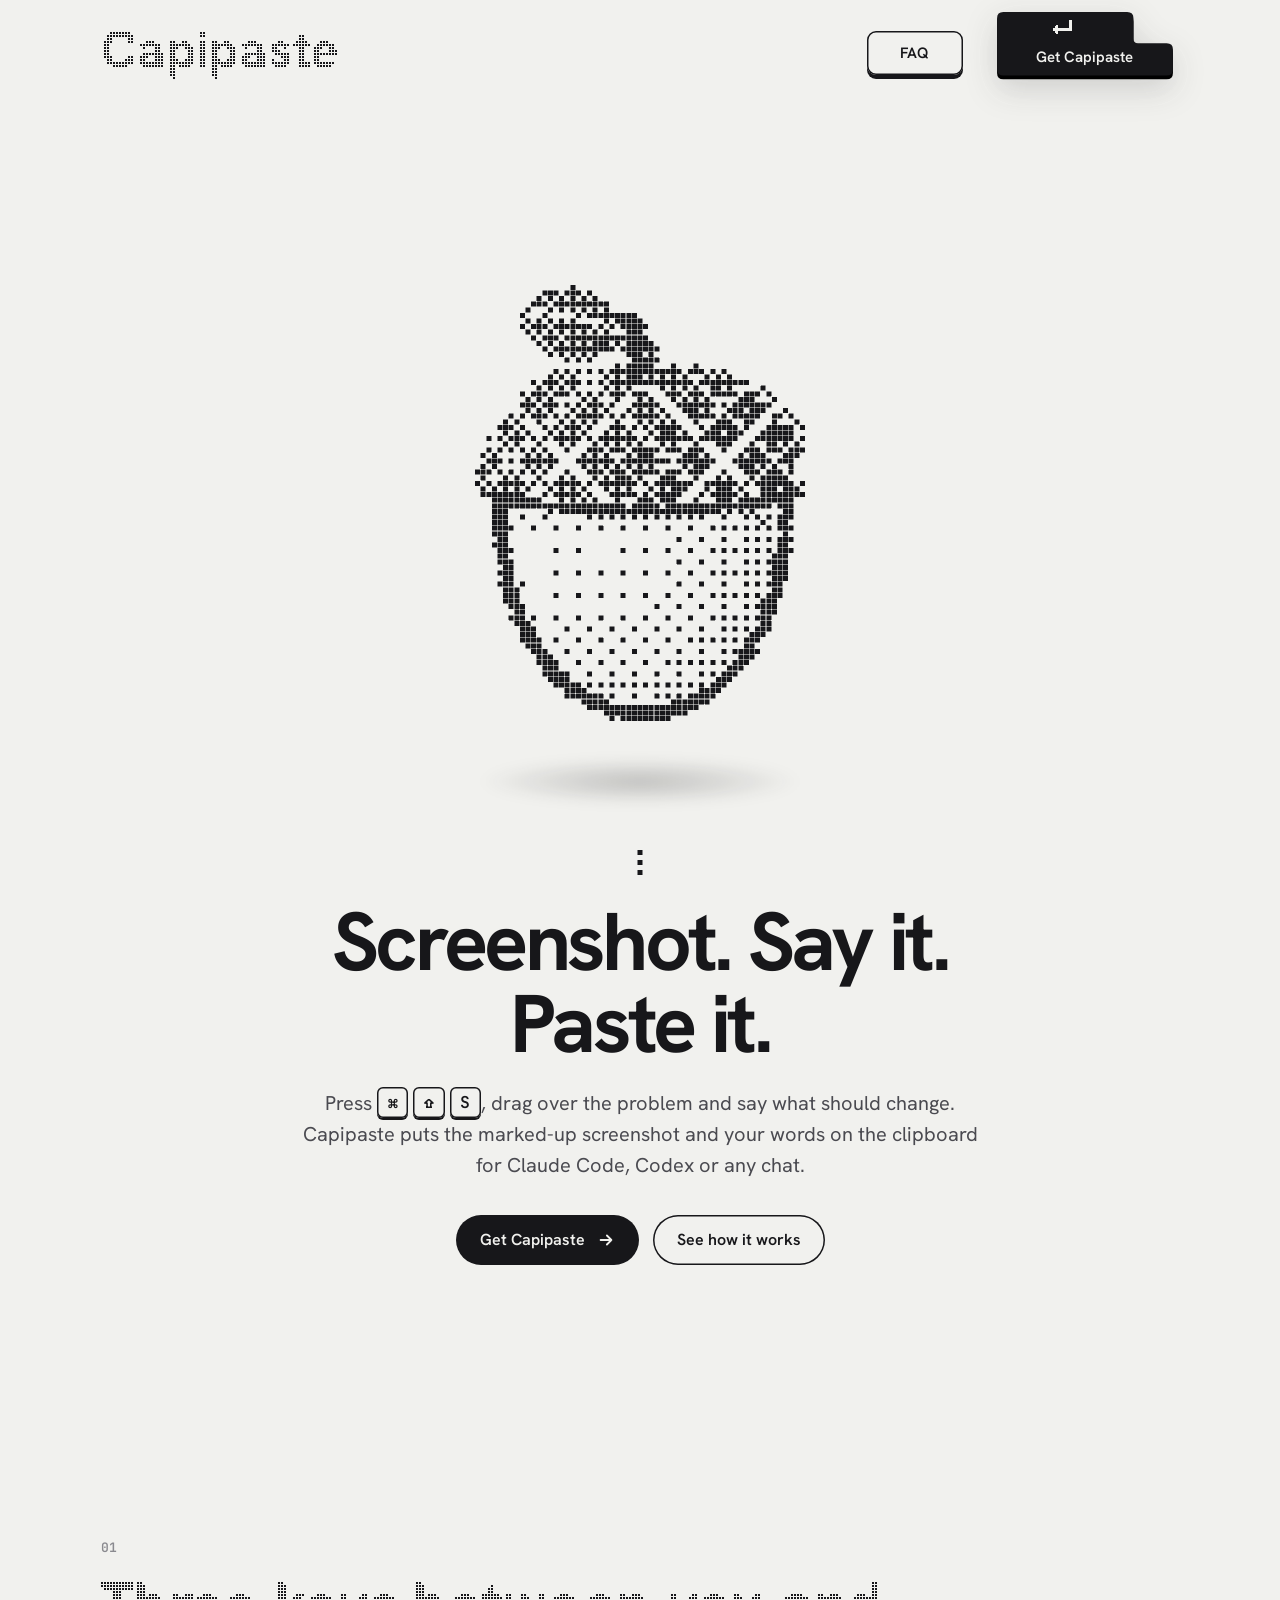
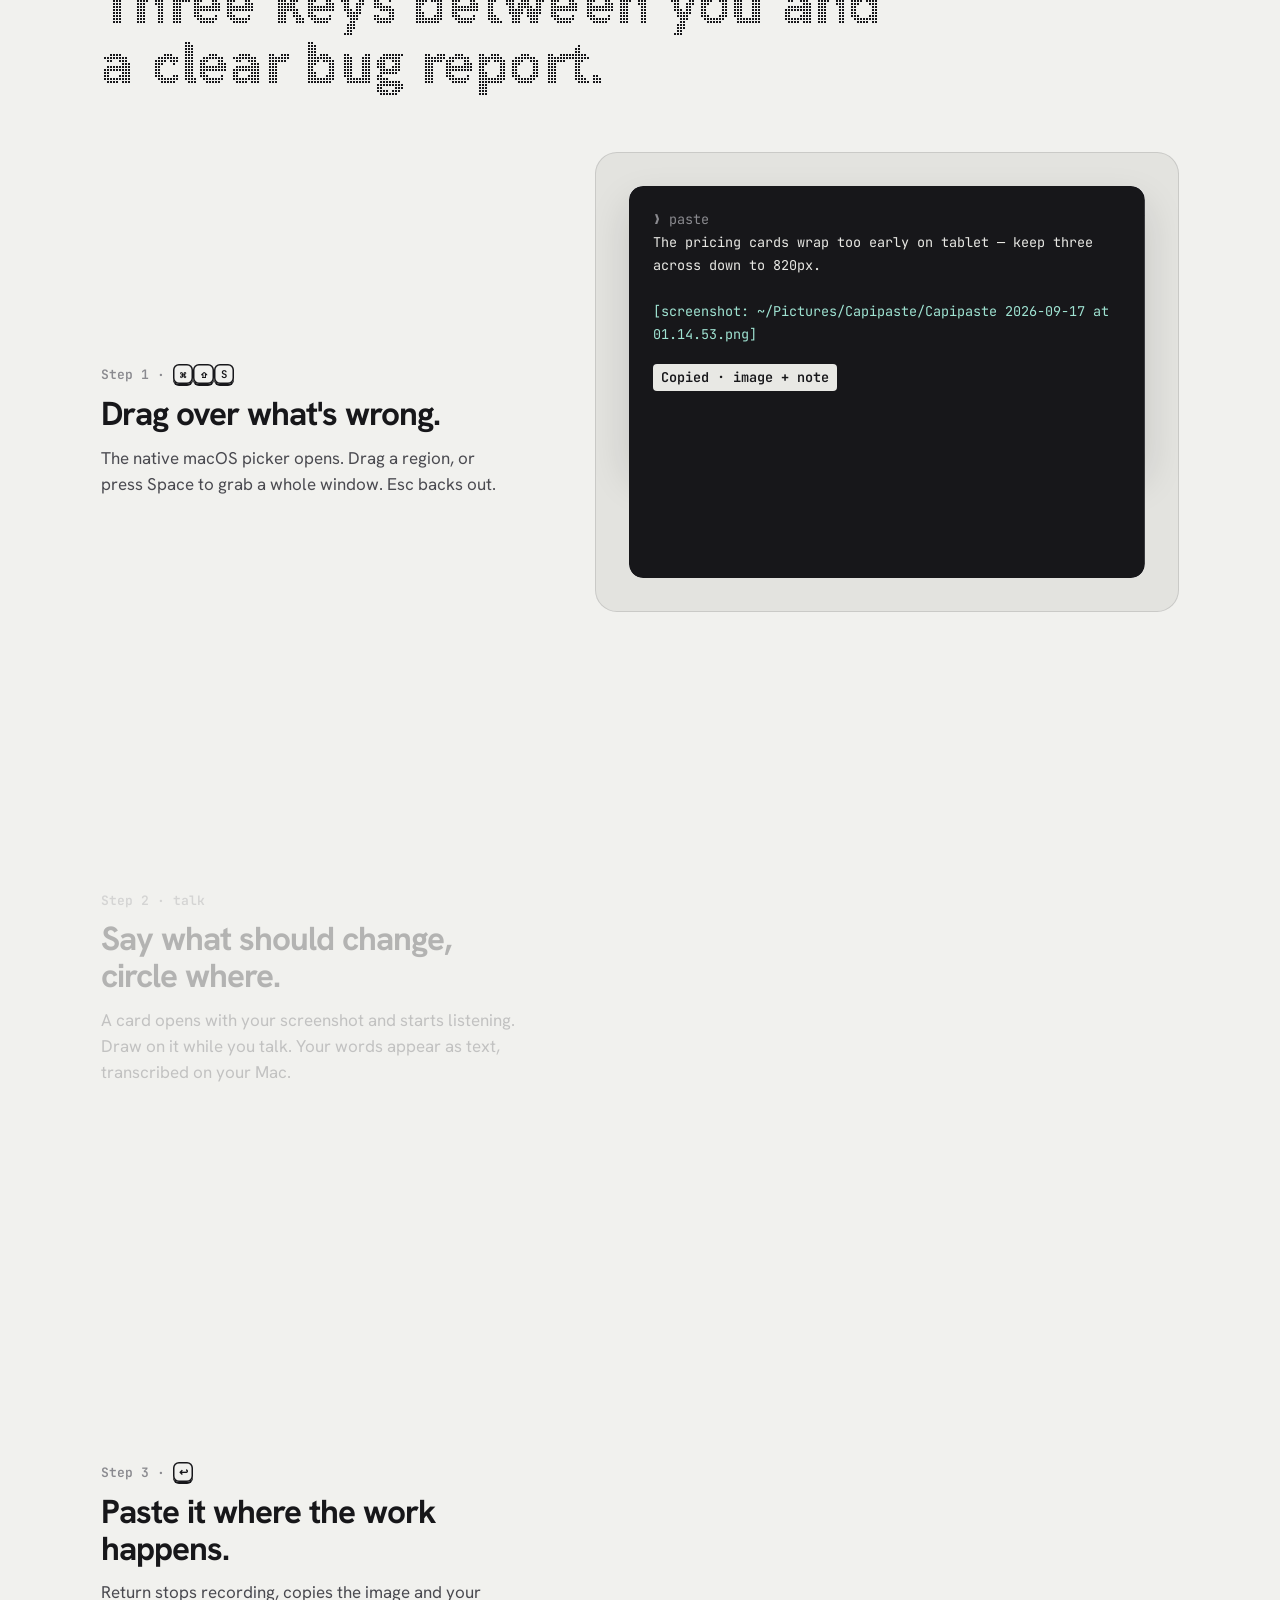
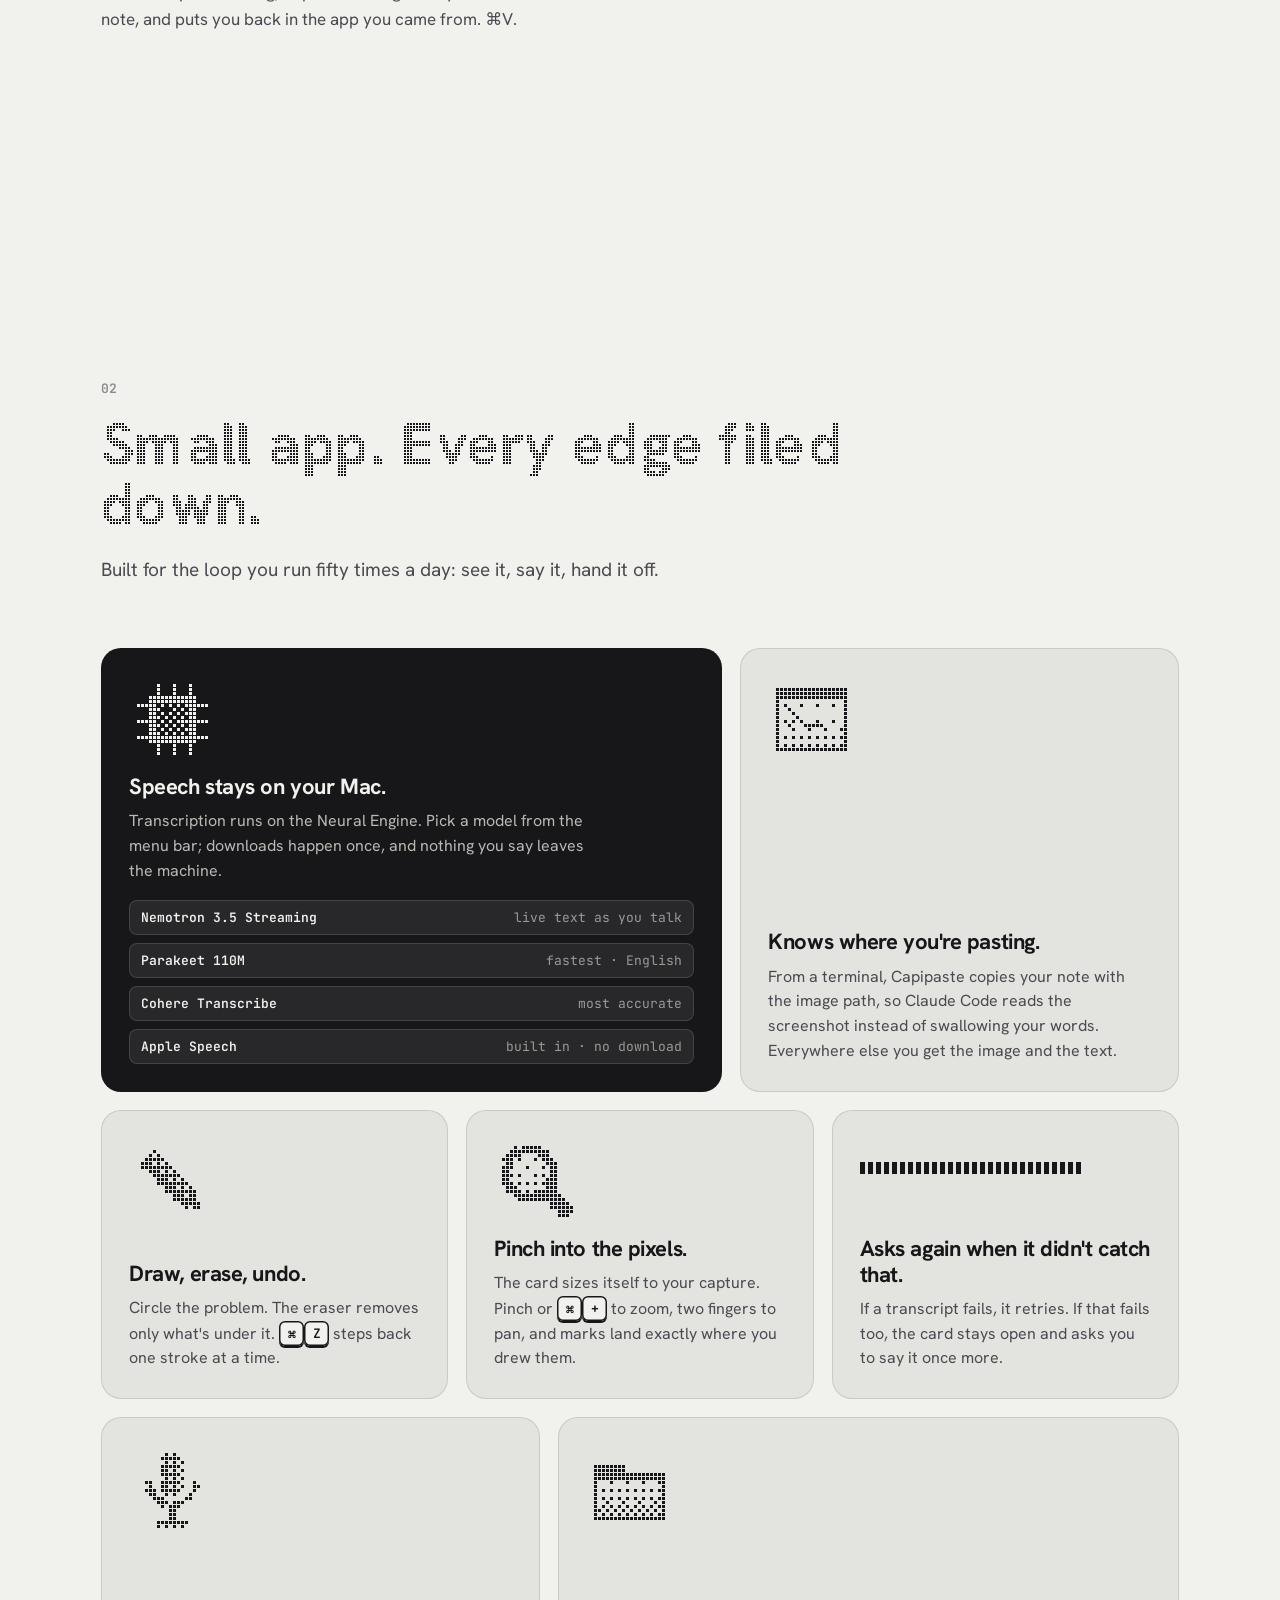
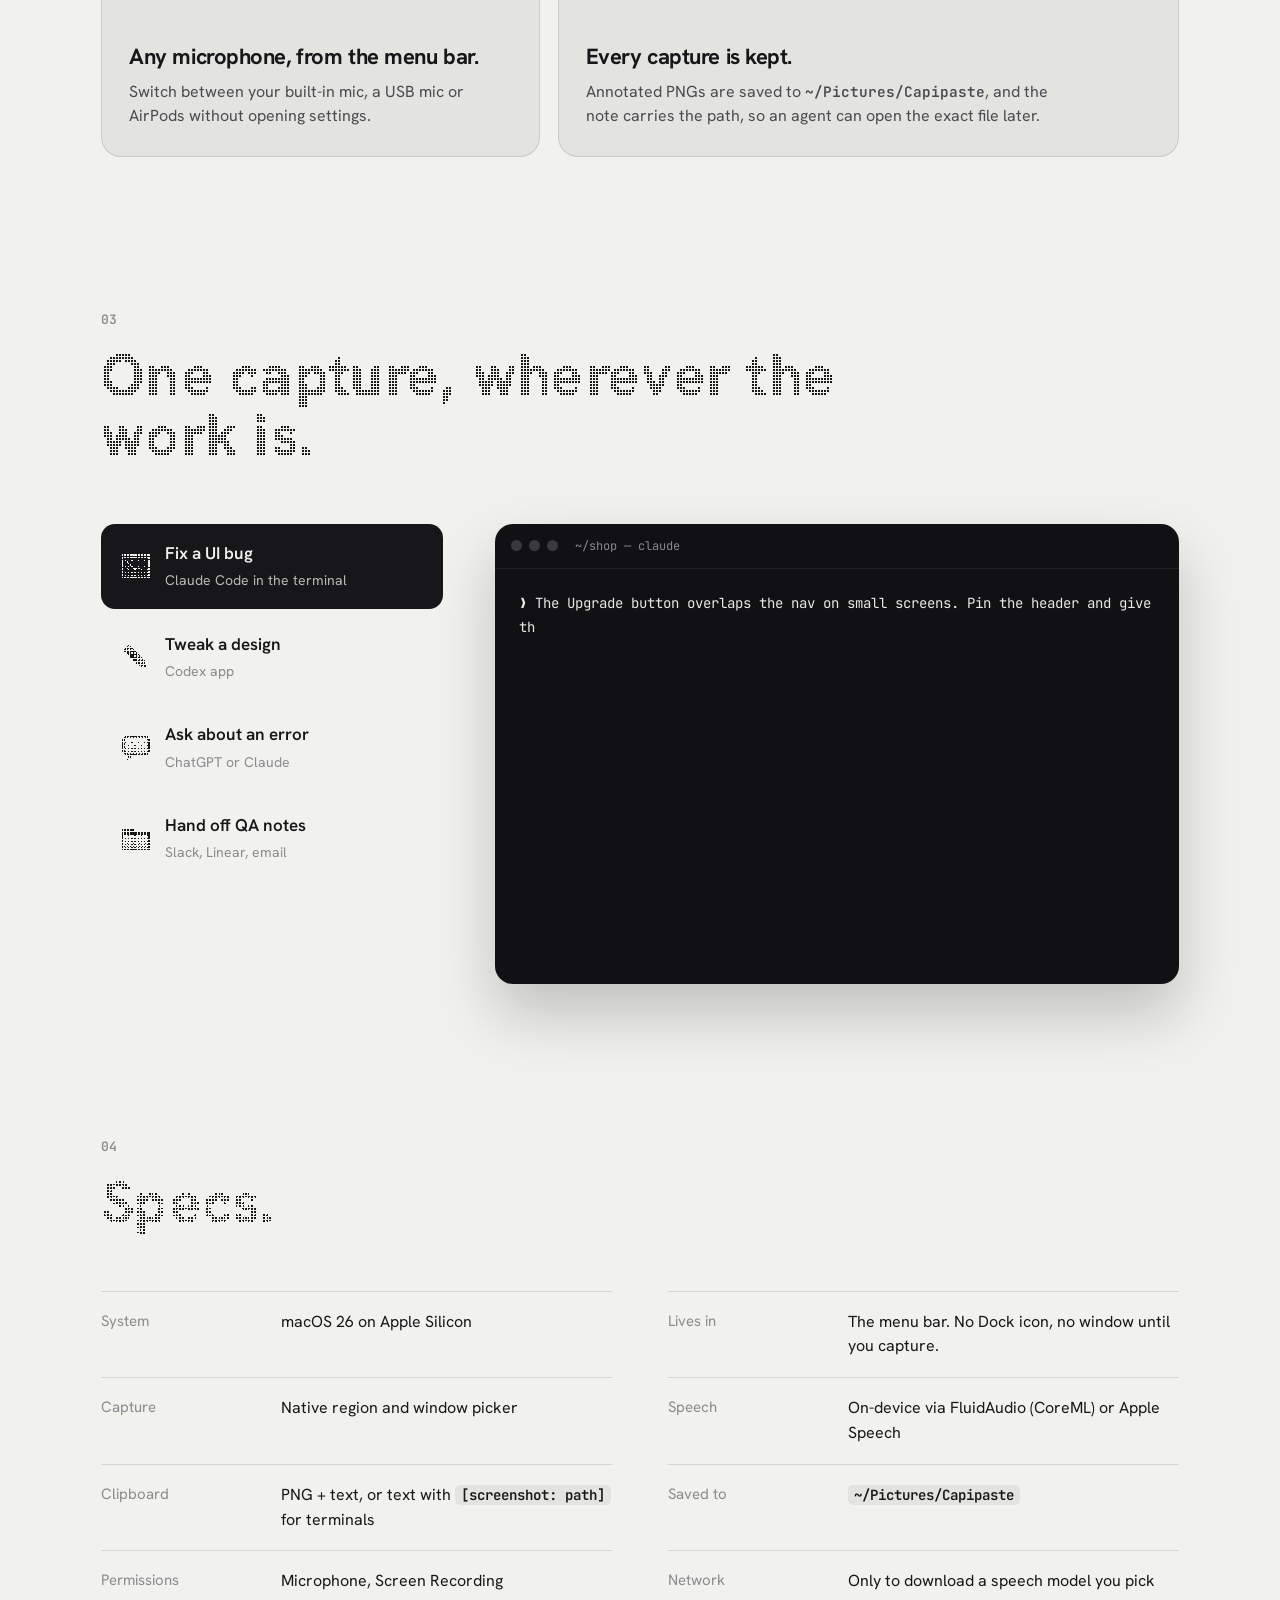
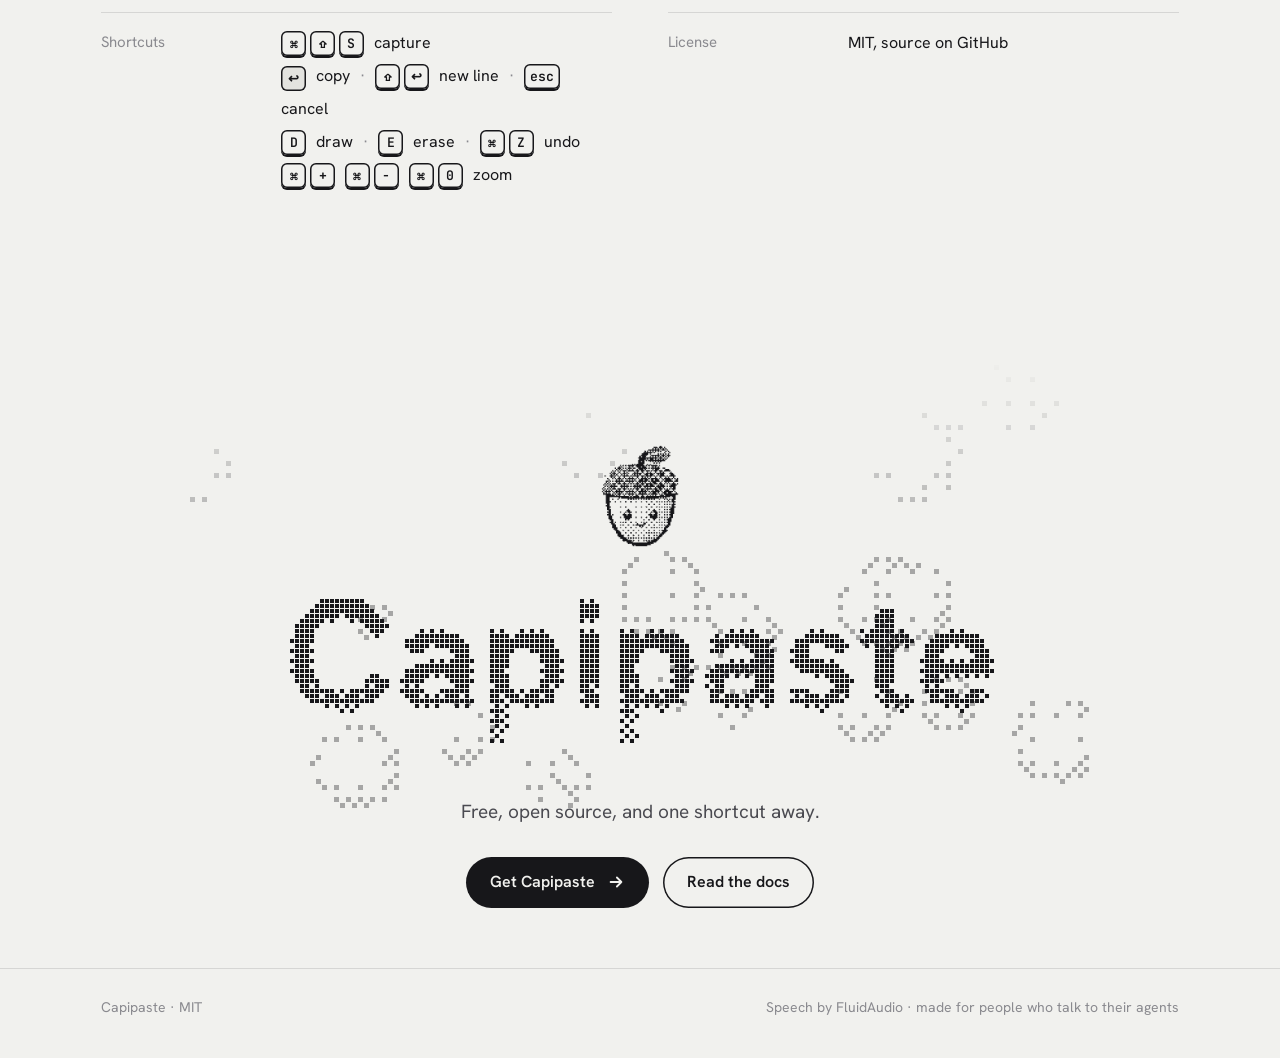
==== site/index.html @ f41e1a0a "Site nav: mirror + centre the Enter key so it sits on the FAQ key's row Co-Authored-By: Claude Opus " ====
<!doctype html>
<html lang="en">
<head>
<meta charset="utf-8">
<meta name="viewport" content="width=device-width, initial-scale=1">
<title>Capipaste — Screenshot, say it, paste it</title>
<meta name="description" content="Capipaste is a macOS menu-bar app: press ⌘⇧S, drag over the problem, say what should change, press Return. The marked-up screenshot and your note land on the clipboard for Claude Code, Codex or any chat. Speech-to-text runs on your Mac.">
<meta property="og:title" content="Capipaste — Screenshot, say it, paste it">
<meta property="og:description" content="⌘⇧S, drag, talk, ↩. Screenshot + voice note on your clipboard. Local speech-to-text on Apple Silicon.">
<meta property="og:image" content="assets/social.png">
<link rel="icon" href="assets/favicon.png">
<link rel="preconnect" href="https://fonts.googleapis.com">
<link rel="preconnect" href="https://fonts.gstatic.com" crossorigin>
<link href="https://fonts.googleapis.com/css2?family=Hanken+Grotesk:wght@400;500;600;700&family=JetBrains+Mono:wght@400;600&display=swap" rel="stylesheet">
<link rel="stylesheet" href="style.css">
</head>
<body>

<nav class="nav" id="nav">
  <div class="wrap">
    <a class="brand" href="index.html"><span class="brand-word dither-title" data-grid="15">Capipaste</span></a>
    <ul>
      <li><a class="key" href="faq.html"><span>FAQ</span></a></li>
    </ul>
    <a class="cta" href="https://github.com/Chordlini/capipaste" aria-label="Get Capipaste">
      <svg class="enter" viewBox="0 0 206 78" aria-hidden="true">
        <path class="lip" d="M12 5 H150 Q157 5 157 12 V35 Q157 40 162 40 H194 Q201 40 201 47 V69 Q201 76 194 76 H12 Q5 76 5 69 V12 Q5 5 12 5 Z"/>
        <path class="cap" d="M12 1 H150 Q157 1 157 8 V31 Q157 36 162 36 H194 Q201 36 201 43 V65 Q201 72 194 72 H12 Q5 72 5 65 V8 Q5 1 12 1 Z"/>
      </svg>
      <span class="cta-label">Get Capipaste</span>
      <svg class="cta-arrow" viewBox="0 0 14 10" aria-hidden="true"><path d="M11 0h2v7h-2z M4 5h9v2H4z M3 3h1v6H3z M2 4h1v4H2z M1 5h1v2H1z" fill="currentColor"/></svg>
    </a>
  </div>
</nav>

<main id="top">
  <!-- HERO -->
  <header class="hero">
    <div class="hero-top">
      <div class="stage" id="stage">
        <div class="float">
          <img src="assets/acorn-spin.gif" alt="Capipaste's dotted acorn mascot, turning in place and talking" width="520" height="520">
        </div>
        <div class="shadow" aria-hidden="true"></div>
        <canvas class="refresh" id="refresh" aria-hidden="true"></canvas>
      </div>
      <div class="scroll-cue" aria-hidden="true"><i></i><i></i><i></i></div>
    </div>
    <div>
      <div class="hero-copy wrap">
        <h1>Screenshot. Say it.<br>Paste it.</h1>
        <p class="lede">Press <kbd>⌘</kbd> <kbd>⇧</kbd> <kbd>S</kbd>, drag over the problem and say what should change. Capipaste puts the marked-up screenshot and your words on the clipboard for Claude Code, Codex or any chat.</p>
        <div class="actions">
          <a class="btn" href="https://github.com/Chordlini/capipaste">Get Capipaste
            <svg viewBox="0 0 20 20" fill="none" stroke="currentColor" stroke-width="2" stroke-linecap="round" stroke-linejoin="round" aria-hidden="true"><path d="M4 10h12M11 5l5 5-5 5"/></svg>
          </a>
          <a class="btn ghost" href="#how">See how it works</a>
        </div>
      </div>
    </div>
  </header>

  <!-- HOW -->
  <section class="block" id="how">
    <div class="wrap">
      <div class="eyebrow-row"><span class="index">01</span></div>
      <h2 class="print dither-title">Three keys between you and a clear bug report.</h2>
      <div class="how">
        <div class="steps">
          <div class="step" data-step="1">
            <div class="n">Step 1 · <kbd>⌘</kbd><kbd>⇧</kbd><kbd>S</kbd></div>
            <h3>Drag over what's wrong.</h3>
            <p>The native macOS picker opens. Drag a region, or press Space to grab a whole window. Esc backs out.</p>
          </div>
          <div class="step" data-step="2">
            <div class="n">Step 2 · talk</div>
            <h3>Say what should change, circle where.</h3>
            <p>A card opens with your screenshot and starts listening. Draw on it while you talk. Your words appear as text, transcribed on your Mac.</p>
          </div>
          <div class="step" data-step="3">
            <div class="n">Step 3 · <kbd>↩</kbd></div>
            <h3>Paste it where the work happens.</h3>
            <p>Return stops recording, copies the image and your note, and puts you back in the app you came from. ⌘V.</p>
          </div>
        </div>
        <div class="demo-col">
          <div class="demo" id="demo" data-step="0" aria-hidden="true">
            <div class="screen">
              <div class="bar"><i></i><i></i><i></i></div>
              <div class="fake">
                <div class="row"><div class="blk" style="width:28%;background:var(--ink)"></div><div class="blk" style="width:12%"></div><div class="blk" style="width:12%"></div><div class="btnish"></div></div>
                <div class="blk" style="width:52%;height:16px;background:#BDBDB8"></div>
                <div class="blk" style="width:36%"></div>
                <div class="cards"><div></div><div></div><div></div></div>
                <div class="blk" style="width:70%"></div>
                <div class="blk" style="width:58%"></div>
              </div>
              <div class="sel"></div>
              <svg class="pen" viewBox="0 0 400 300" preserveAspectRatio="none"><path d="M135 150 C 150 118, 290 115, 300 150 C 308 178, 160 190, 132 160 C 124 150, 140 138, 160 136"/></svg>
            </div>
            <div class="strip">
              <div class="top"><span class="dot"></span><span id="clock">0:04</span><canvas id="wave" width="600" height="72"></canvas><span>Nemotron</span></div>
              <div class="said" id="said"></div>
            </div>
            <div class="paste">
              <div class="prompt">❯ paste</div>
              <div>The pricing cards wrap too early on tablet — keep three across down to 820px.</div>
              <br>
              <div class="path">[screenshot: ~/Pictures/Capipaste/Capipaste 2026-09-17 at 01.14.53.png]</div>
              <span class="ok">Copied · image + note</span>
            </div>
          </div>
        </div>
      </div>
    </div>
  </section>

  <!-- FEATURES -->
  <section class="block" id="features" style="padding-top:0">
    <div class="wrap">
      <div class="eyebrow-row"><span class="index">02</span></div>
      <h2 class="print dither-title">Small app. Every edge filed down.</h2>
      <p class="sub">Built for the loop you run fifty times a day: see it, say it, hand it off.</p>
      <div class="features">
        <article class="feat big ink">
          <canvas class="icon" data-icon="chip" width="88" height="88"></canvas>
          <h3>Speech stays on your Mac.</h3>
          <p>Transcription runs on the Neural Engine. Pick a model from the menu bar; downloads happen once, and nothing you say leaves the machine.</p>
          <div class="models">
            <div><b>Nemotron 3.5 Streaming</b><span>live text as you talk</span></div>
            <div><b>Parakeet 110M</b><span>fastest · English</span></div>
            <div><b>Cohere Transcribe</b><span>most accurate</span></div>
            <div><b>Apple Speech</b><span>built in · no download</span></div>
          </div>
        </article>
        <article class="feat mid">
          <canvas class="icon" data-icon="term" width="88" height="88"></canvas>
          <h3>Knows where you're pasting.</h3>
          <p>From a terminal, Capipaste copies your note with the image path, so Claude Code reads the screenshot instead of swallowing your words. Everywhere else you get the image and the text.</p>
        </article>
        <article class="feat third">
          <canvas class="icon" data-icon="pen" width="88" height="88"></canvas>
          <h3>Draw, erase, undo.</h3>
          <p>Circle the problem. The eraser removes only what's under it. <kbd>⌘</kbd><kbd>Z</kbd> steps back one stroke at a time.</p>
        </article>
        <article class="feat third">
          <canvas class="icon" data-icon="zoom" width="88" height="88"></canvas>
          <h3>Pinch into the pixels.</h3>
          <p>The card sizes itself to your capture. Pinch or <kbd>⌘</kbd><kbd>+</kbd> to zoom, two fingers to pan, and marks land exactly where you drew them.</p>
        </article>
        <article class="feat third">
          <div class="bars" id="bars" aria-hidden="true"></div>
          <h3>Asks again when it didn't catch that.</h3>
          <p>If a transcript fails, it retries. If that fails too, the card stays open and asks you to say it once more.</p>
        </article>
        <article class="feat mid">
          <canvas class="icon" data-icon="mic" width="88" height="88"></canvas>
          <h3>Any microphone, from the menu bar.</h3>
          <p>Switch between your built-in mic, a USB mic or AirPods without opening settings.</p>
        </article>
        <article class="feat big">
          <canvas class="icon" data-icon="folder" width="88" height="88"></canvas>
          <h3>Every capture is kept.</h3>
          <p>Annotated PNGs are saved to <code style="font:600 .9em var(--mono)">~/Pictures/Capipaste</code>, and the note carries the path, so an agent can open the exact file later.</p>
        </article>
      </div>
    </div>
  </section>

  <!-- USE CASES -->
  <section class="block" id="cases" style="padding-top:0">
    <div class="wrap">
      <div class="eyebrow-row"><span class="index">03</span></div>
      <h2 class="print dither-title">One capture, wherever the work is.</h2>
      <div class="cases">
        <div class="tabs" role="tablist" aria-label="Use cases">
          <button class="tab" role="tab" aria-selected="true" data-case="claude"><canvas data-icon="term" width="88" height="88"></canvas><span><b>Fix a UI bug</b><small>Claude Code in the terminal</small></span></button>
          <button class="tab" role="tab" aria-selected="false" data-case="codex"><canvas data-icon="pen" width="88" height="88"></canvas><span><b>Tweak a design</b><small>Codex app</small></span></button>
          <button class="tab" role="tab" aria-selected="false" data-case="chat"><canvas data-icon="bubble" width="88" height="88"></canvas><span><b>Ask about an error</b><small>ChatGPT or Claude</small></span></button>
          <button class="tab" role="tab" aria-selected="false" data-case="team"><canvas data-icon="folder" width="88" height="88"></canvas><span><b>Hand off QA notes</b><small>Slack, Linear, email</small></span></button>
        </div>
        <div id="case-view" role="tabpanel" aria-live="polite"></div>
      </div>
    </div>
  </section>

  <!-- SPECS -->
  <section class="block" id="specs" style="padding-top:0">
    <div class="wrap">
      <div class="eyebrow-row"><span class="index">04</span></div>
      <h2 class="print dither-title">Specs.</h2>
      <dl class="specs">
        <div class="spec"><dt>System</dt><dd>macOS 26 on Apple Silicon</dd></div>
        <div class="spec"><dt>Lives in</dt><dd>The menu bar. No Dock icon, no window until you capture.</dd></div>
        <div class="spec"><dt>Capture</dt><dd>Native region and window picker</dd></div>
        <div class="spec"><dt>Speech</dt><dd>On-device via FluidAudio (CoreML) or Apple Speech</dd></div>
        <div class="spec"><dt>Clipboard</dt><dd>PNG + text, or text with <code>[screenshot: path]</code> for terminals</dd></div>
        <div class="spec"><dt>Saved to</dt><dd><code>~/Pictures/Capipaste</code></dd></div>
        <div class="spec"><dt>Permissions</dt><dd>Microphone, Screen Recording</dd></div>
        <div class="spec"><dt>Network</dt><dd>Only to download a speech model you pick</dd></div>
        <div class="spec"><dt>Shortcuts</dt><dd class="keys">
          <div><span class="combo"><kbd>⌘</kbd><kbd>⇧</kbd><kbd>S</kbd></span> capture</div>
          <div><span class="combo"><kbd>↩</kbd></span> copy <span class="sep">·</span> <span class="combo"><kbd>⇧</kbd><kbd>↩</kbd></span> new line <span class="sep">·</span> <span class="combo"><kbd>esc</kbd></span> cancel</div>
          <div><span class="combo"><kbd>D</kbd></span> draw <span class="sep">·</span> <span class="combo"><kbd>E</kbd></span> erase <span class="sep">·</span> <span class="combo"><kbd>⌘</kbd><kbd>Z</kbd></span> undo</div>
          <div><span class="combo"><kbd>⌘</kbd><kbd>+</kbd></span> <span class="combo"><kbd>⌘</kbd><kbd>−</kbd></span> <span class="combo"><kbd>⌘</kbd><kbd>0</kbd></span> zoom</div>
        </dd></div>
        <div class="spec"><dt>License</dt><dd>MIT, source on GitHub</dd></div>
      </dl>
    </div>
  </section>

  <!-- FINAL -->
  <section class="final">
    <canvas class="bubbles" id="bubbles" aria-hidden="true"></canvas>
    <div class="wrap">
      <img class="talker" src="assets/acorn-talk.gif" alt="" width="120" height="120">
      <canvas id="wordmark" width="900" height="200" role="img" aria-label="Capipaste"></canvas>
      <p>Free, open source, and one shortcut away.</p>
      <div class="actions">
        <a class="btn" href="https://github.com/Chordlini/capipaste">Get Capipaste
          <svg viewBox="0 0 20 20" fill="none" stroke="currentColor" stroke-width="2" stroke-linecap="round" stroke-linejoin="round" aria-hidden="true"><path d="M4 10h12M11 5l5 5-5 5"/></svg>
        </a>
        <a class="btn ghost" href="https://github.com/Chordlini/capipaste#readme">Read the docs</a>
      </div>
    </div>
  </section>
</main>

<footer>
  <div class="wrap">
    <span>Capipaste · MIT</span>
    <span>Speech by FluidAudio · made for people who talk to their agents</span>
  </div>
</footer>

<script src="common.js"></script>
<script>
// Pixel pictograms (22×22), shaded so the dither shows.
const ICONS = {
  chip(o) {
    o.fillStyle = '#000'; o.fillRect(5, 5, 12, 12);
    const g = o.createLinearGradient(6, 6, 16, 16); g.addColorStop(0, '#aaa'); g.addColorStop(1, '#555');
    o.fillStyle = g; o.fillRect(7, 7, 8, 8);
    o.fillStyle = '#000';
    for (let i = 7; i <= 15; i += 4) { o.fillRect(i, 2, 1, 3); o.fillRect(i, 17, 1, 3); o.fillRect(2, i, 3, 1); o.fillRect(17, i, 3, 1); }
  },
  term(o) {
    o.fillStyle = '#000'; o.fillRect(2, 3, 18, 16);
    const g = o.createLinearGradient(0, 5, 0, 18); g.addColorStop(0, '#fff'); g.addColorStop(1, '#bbb');
    o.fillStyle = g; o.fillRect(3, 6, 16, 12);
    o.fillStyle = '#000'; o.fillRect(5, 8, 1, 1); o.fillRect(6, 9, 1, 1); o.fillRect(7, 10, 1, 1); o.fillRect(6, 11, 1, 1); o.fillRect(5, 12, 1, 1);
    o.fillRect(9, 12, 5, 1);
  },
  pen(o) {
    o.save(); o.translate(11, 11); o.rotate(-Math.PI / 4);
    const g = o.createLinearGradient(-3, 0, 3, 0); g.addColorStop(0, '#000'); g.addColorStop(1, '#777');
    o.fillStyle = g; o.fillRect(-3, -9, 6, 14);
    o.fillStyle = '#000'; o.beginPath(); o.moveTo(-3, 5); o.lineTo(3, 5); o.lineTo(0, 10); o.fill();
    o.restore();
  },
  zoom(o) {
    o.strokeStyle = '#000'; o.lineWidth = 2.5; o.beginPath(); o.arc(9, 9, 6, 0, Math.PI * 2); o.stroke();
    const g = o.createRadialGradient(7, 7, 1, 9, 9, 6); g.addColorStop(0, '#fff'); g.addColorStop(1, '#999');
    o.fillStyle = g; o.beginPath(); o.arc(9, 9, 4.8, 0, Math.PI * 2); o.fill();
    o.lineWidth = 3.5; o.beginPath(); o.moveTo(13.5, 13.5); o.lineTo(19, 19); o.stroke();
  },
  mic(o) {
    const g = o.createLinearGradient(8, 0, 14, 0); g.addColorStop(0, '#000'); g.addColorStop(1, '#888');
    o.fillStyle = g; o.beginPath(); o.roundRect(8, 2, 6, 11, 3); o.fill();
    o.strokeStyle = '#000'; o.lineWidth = 1.6; o.beginPath(); o.arc(11, 9, 6, 0, Math.PI); o.stroke();
    o.fillStyle = '#000'; o.fillRect(10, 15, 2, 4); o.fillRect(7, 19, 8, 1.6);
  },
  folder(o) {
    o.fillStyle = '#000'; o.fillRect(2, 5, 8, 3); o.fillRect(2, 7, 18, 12);
    const g = o.createLinearGradient(0, 8, 0, 18); g.addColorStop(0, '#ddd'); g.addColorStop(1, '#777');
    o.fillStyle = g; o.fillRect(3, 9, 16, 9);
  },
  bubble(o) {
    o.fillStyle = '#000'; o.beginPath(); o.roundRect(2, 3, 18, 13, 4); o.fill();
    o.beginPath(); o.moveTo(6, 15); o.lineTo(5, 20); o.lineTo(11, 15); o.fill();
    const g = o.createLinearGradient(0, 4, 0, 15); g.addColorStop(0, '#fff'); g.addColorStop(1, '#aaa');
    o.fillStyle = g; o.beginPath(); o.roundRect(3.5, 4.5, 15, 10, 3); o.fill();
  },
};
function paintIcons(root = document) {
  root.querySelectorAll('canvas[data-icon]').forEach(c => {
    const tab = c.closest('.tab');
    const on = tab && tab.getAttribute('aria-selected') === 'true';
    const inkFeat = c.closest('.feat.ink');
    ditherInto(c, (o) => ICONS[c.dataset.icon](o), { cell: 4, color: on || inkFeat ? '#F1F1EE' : INK });
  });
}
paintIcons();

/* ---------- hero: e-ink refresh on load ---------- */
(function refresh() {
  const c = document.getElementById('refresh');
  const size = () => { const r = c.getBoundingClientRect(); c.width = Math.round(r.width); c.height = Math.round(r.height); };
  size();
  if (reduced) return;
  const ctx = c.getContext('2d');
  const cell = 8;
  const cols = Math.ceil(c.width / cell), rows = Math.ceil(c.height / cell);
  const start = performance.now();
  // 0–180ms solid ink flash, 180–360ms paper flash, then cells clear in Bayer order (like a panel settling)
  function frame(t) {
    const e = t - start;
    ctx.clearRect(0, 0, c.width, c.height);
    if (e < 180) { ctx.fillStyle = INK; roundFill(); }
    else if (e < 360) { ctx.fillStyle = '#F1F1EE'; roundFill(); }
    else {
      const k = Math.min((e - 360) / 900, 1);
      ctx.fillStyle = '#F1F1EE';
      for (let y = 0; y < rows; y++) for (let x = 0; x < cols; x++) {
        if ((BAYER[y % 4][x % 4] + 0.5) / 16 > k) ctx.fillRect(x * cell, y * cell, cell, cell);
      }
      if (k >= 1) { c.remove(); return; }
    }
    requestAnimationFrame(frame);
  }
  function roundFill() {
    ctx.beginPath(); ctx.roundRect(c.width * .12, c.height * .12, c.width * .76, c.height * .76, 60); ctx.fill();
  }
  requestAnimationFrame(frame);
})();

/* ---------- hero parallax: acorn drifts up and shrinks as you scroll ---------- */
const stage = document.getElementById('stage');
addEventListener('scroll', () => {
  const y = scrollY;
  if (reduced) return;
  const k = Math.min(y / innerHeight, 1);
  stage.style.transform = `translateY(${-k * 80}px) scale(${1 - k * 0.18})`;
  stage.style.opacity = String(1 - k * 0.6);
}, { passive: true });

/* ---------- how it works: sticky steps drive the demo ---------- */
const demo = document.getElementById('demo');
const steps = [...document.querySelectorAll('.step')];
const stepIO = new IntersectionObserver(entries => {
  for (const e of entries) if (e.isIntersecting) {
    steps.forEach(s => s.classList.toggle('on', s === e.target));
    setStep(Number(e.target.dataset.step));
  }
}, { rootMargin: '-45% 0px -45% 0px' });
steps.forEach(s => stepIO.observe(s));

const saidEl = document.getElementById('said');
const clock = document.getElementById('clock');
const sentence = 'The pricing cards wrap too early on tablet — keep three across down to 820px.';
let typer, secs = 0, clockTimer;
function setStep(n) {
  demo.dataset.step = String(n);
  clearInterval(typer); clearInterval(clockTimer);
  if (n === 2) {
    let i = 0; secs = 0;
    saidEl.innerHTML = '<span class="caret"></span>';
    typer = setInterval(() => {
      i++;
      saidEl.innerHTML = sentence.slice(0, i) + '<span class="caret"></span>';
      if (i >= sentence.length) clearInterval(typer);
    }, reduced ? 0 : 38);
    clockTimer = setInterval(() => { secs++; clock.textContent = `0:${String(secs).padStart(2, '0')}`; }, 1000);
  } else if (n === 3) {
    saidEl.textContent = sentence;
  }
}

// Live dot waveform in the demo strip (black dots, like the app)
const wave = document.getElementById('wave');
const wctx = wave.getContext('2d');
const levels = Array(60).fill(0);
let wt = 0;
function drawWave() {
  wt++;
  const talking = demo.dataset.step === '2';
  if (wt % 3 === 0) {
    const v = talking ? Math.abs(Math.sin(wt * 0.21) * Math.sin(wt * 0.047)) * 0.9 + Math.random() * 0.25 : 0;
    levels.shift(); levels.push(Math.min(v, 1));
  }
  wctx.clearRect(0, 0, wave.width, wave.height);
  const colW = wave.width / levels.length;
  levels.forEach((l, i) => {
    const reach = Math.round(l * 4);
    for (let r = -4; r <= 4; r++) {
      wctx.fillStyle = Math.abs(r) <= reach && (talking || r === 0) ? INK : 'rgba(23,23,26,.1)';
      wctx.beginPath();
      wctx.arc(i * colW + colW / 2, 36 + r * 8, 2.6, 0, Math.PI * 2);
      wctx.fill();
    }
  });
  if (!reduced) requestAnimationFrame(drawWave);
}
drawWave();

// Level bars in the "asks again" feature
const bars = document.getElementById('bars');
for (let i = 0; i < 28; i++) {
  const b = document.createElement('i');
  b.style.setProperty('--h', `${20 + Math.round(Math.abs(Math.sin(i * 1.7)) * 78)}%`);
  b.style.animationDelay = `${(i % 7) * -0.13}s`;
  bars.appendChild(b);
}

/* ---------- use cases ---------- */
const shotSVG = (mark) => `<div class="shot"><svg viewBox="0 0 320 180" aria-hidden="true">
  <rect width="320" height="180" fill="#F4F4F1"/><rect width="320" height="22" fill="#fff"/><rect x="12" y="8" width="60" height="6" rx="2" fill="#17171A"/>
  <rect x="236" y="6" width="70" height="11" rx="5" fill="#17171A"/>
  <rect x="16" y="36" width="140" height="10" rx="3" fill="#C9C9C4"/>
  <rect x="16" y="60" width="90" height="70" rx="6" fill="#fff" stroke="#DADAD5"/><rect x="115" y="60" width="90" height="70" rx="6" fill="#fff" stroke="#DADAD5"/><rect x="214" y="60" width="90" height="70" rx="6" fill="#fff" stroke="#DADAD5"/>
  <rect x="16" y="140" width="200" height="8" rx="3" fill="#DADAD5"/>
  ${mark}</svg></div>`;
const CASES = {
  claude: { kind: 'term', title: '~/shop — claude',
    lines: [
      ['text', '❯ The Upgrade button overlaps the nav on small screens. Pin the header and give the button 16 pixels of breathing room.'],
      ['path', '[screenshot: ~/Pictures/Capipaste/Capipaste 2026-09-17 at 09.41.12.png]'],
      ['reply', '⏺ Read(Capipaste 2026-09-17 at 09.41.12.png)\n⏺ Update(src/components/Header.tsx) — sticky top-0, gap-4 on the actions'],
    ],
    mark: '<path d="M226 4 C 250 -2, 318 2, 312 14 C 306 28, 232 26, 228 14" fill="none" stroke="#FF3B5C" stroke-width="3" stroke-linecap="round"/>' },
  codex: { kind: 'chat', title: 'Codex',
    text: 'Make these three plan cards the same height and move the price above the feature list.',
    reply: 'Updated PricingCard to a flex column with a fixed header row. Prices now sit above features; all three cards stretch to the tallest.',
    mark: '<rect x="12" y="56" width="296" height="78" rx="8" fill="none" stroke="#FF3B5C" stroke-width="3" stroke-dasharray="7 5"/>' },
  chat: { kind: 'chat', title: 'ChatGPT',
    text: 'This build error shows up only on CI, not locally. What is it telling me?',
    reply: 'The runner is on Node 18, and the error comes from a Node 20 API. Pin the Node version in your workflow file.',
    mark: '<path d="M14 136 L 220 136 L 220 152 L 14 152 Z" fill="none" stroke="#FF3B5C" stroke-width="3"/>' },
  team: { kind: 'chat', title: '#qa-web',
    text: 'Checkout: the coupon field loses focus after the first character on Safari. Repro on staging, circled below.',
    reply: 'Thanks, filed as WEB-1182 with your screenshot attached.',
    mark: '<ellipse cx="160" cy="95" rx="56" ry="46" fill="none" stroke="#FF3B5C" stroke-width="3"/>' },
};
const view = document.getElementById('case-view');
let caseTimer;
function showCase(key) {
  const c = CASES[key];
  clearTimeout(caseTimer);
  if (c.kind === 'term') {
    view.innerHTML = `<div class="window"><div class="chrome"><i></i><i></i><i></i><span>${c.title}</span></div><div class="body" id="tbody"></div></div>`;
    const body = view.querySelector('#tbody');
    let i = 0;
    const next = () => {
      if (i >= c.lines.length) return;
      const [cls, text] = c.lines[i++];
      const el = document.createElement('div');
      el.className = cls === 'text' ? '' : cls;
      el.style.whiteSpace = 'pre-wrap';
      body.appendChild(el);
      if (cls === 'reply') {
        el.insertAdjacentHTML('beforebegin', shotSVG(c.mark));
      }
      type(el, text, () => { caseTimer = setTimeout(next, reduced ? 0 : 260); });
    };
    next();
  } else {
    view.innerHTML = `<div class="window chat"><div class="chrome"><i></i><i></i><i></i><span>${c.title}</span></div><div class="body">
      <div class="bubble">${shotSVG(c.mark)}<div id="btext"></div></div><div class="reply" id="breply" style="opacity:0;transition:opacity .4s"></div></div></div>`;
    type(view.querySelector('#btext'), c.text, () => {
      const r = view.querySelector('#breply');
      r.textContent = c.reply;
      caseTimer = setTimeout(() => (r.style.opacity = 1), reduced ? 0 : 350);
    });
  }
}
function type(el, text, done) {
  if (reduced) { el.textContent = text; return done(); }
  let i = 0;
  const step = () => {
    i = Math.min(i + 2, text.length);
    el.textContent = text.slice(0, i);
    if (i < text.length) caseTimer = setTimeout(step, 16); else done();
  };
  step();
}
const tabs = [...document.querySelectorAll('.tab')];
tabs.forEach(t => t.addEventListener('click', () => {
  tabs.forEach(o => o.setAttribute('aria-selected', String(o === t)));
  paintIcons(document.querySelector('.tabs'));
  showCase(t.dataset.case);
}));
// start typing the first case when the section scrolls into view
new IntersectionObserver((entries, io) => {
  if (entries[0].isIntersecting) { showCase('claude'); io.disconnect(); }
}, { threshold: 0.3 }).observe(document.getElementById('cases'));
view.innerHTML = '<div class="window"><div class="chrome"><i></i><i></i><i></i><span>~/shop — claude</span></div><div class="body"></div></div>';

</script>
</body>
</html>
---- site/style.css ----
:root {
  --nav-h: 104px;
  --paper: #F1F1EE;
  --panel: #E3E3DF;
  --panel-2: #D9D9D4;
  --ink: #17171A;
  --ink-2: #4A4A50;
  --ink-3: #8A8A8F;
  --rule: rgba(23, 23, 26, 0.12);
  --mark: #FF3B5C;
  --sans: "Hanken Grotesk", ui-sans-serif, system-ui, sans-serif;
  --mono: "JetBrains Mono", ui-monospace, Menlo, monospace;
  --pad: clamp(16px, 4vw, 64px);
  --max: 1180px;
  /* Bayer-ish dot texture used on panels */
  --dots: radial-gradient(circle at 1px 1px, rgba(23,23,26,.10) 1px, transparent 1.2px) 0 0 / 6px 6px;
}
* { box-sizing: border-box; margin: 0; }
html { scroll-behavior: smooth; }
body {
  background: var(--paper);
  color: var(--ink);
  font: 17px/1.55 var(--sans);
  -webkit-font-smoothing: antialiased;
  overflow-x: hidden;
}
a { color: inherit; }
img { display: block; max-width: 100%; }
:focus-visible { outline: 2px solid var(--ink); outline-offset: 3px; border-radius: 4px; }
.wrap { max-width: var(--max); margin: 0 auto; padding: 0 var(--pad); }

/* ---------- nav ---------- */
.nav {
  position: sticky; top: 0; z-index: 20;
  background: color-mix(in srgb, var(--paper) 82%, transparent);
  backdrop-filter: blur(14px); -webkit-backdrop-filter: blur(14px);
  border-bottom: 1px solid transparent;
  transition: border-color .3s;
}
.nav.scrolled { border-bottom-color: var(--rule); }
.nav .wrap { display: flex; align-items: center; gap: 28px; height: var(--nav-h); }
.brand { text-decoration: none; display: block; line-height: 0; }
.brand-word { display: inline-block; font-size: 52px; font-weight: 700; line-height: 1; letter-spacing: 0.015em; }
/* key-row nav: each link is a numbered key; number keys jump there */
.nav ul { display: flex; gap: 10px; list-style: none; padding: 0; margin-left: auto; font-size: 15px; align-items: center; }
/* each link is a key cap: label on the face, shortcut number as a corner legend */
.nav ul a.key {
  position: relative; display: grid; place-items: center;
  min-width: 96px; height: 44px; margin-bottom: -6px; padding: 0 16px;
  border-radius: 9px; background: var(--paper);
  box-shadow: inset 0 0 0 1.5px var(--ink), 0 4px 0 var(--ink);
  transform: translateY(-2px);
  text-decoration: none; color: var(--ink); font-weight: 600;
  transition: transform .08s ease, box-shadow .08s ease, background .2s;
}
.nav ul a.key i { position: absolute; top: 4px; left: 7px; font: 600 9px/1 var(--mono); font-style: normal; color: var(--ink-3); }
.nav ul a.key span { padding-top: 1px; }
.nav ul a.key:hover { transform: translateY(0); box-shadow: inset 0 0 0 1.5px var(--ink), 0 2px 0 var(--ink); }
/* the section you're reading is a key held down */
.nav ul a.key.active, .nav ul a.key[aria-current="page"], .nav ul a.key.pressed {
  transform: translateY(2px); box-shadow: inset 0 0 0 1.5px var(--ink), 0 0 0 var(--ink); background: var(--panel);
}
/* ISO Enter key CTA */
.cta {
  position: relative; display: block; width: 188px; height: 70px; flex: none;
  margin-bottom: 12px; /* the wide bar shares the FAQ key's optical row */
  color: var(--paper); text-decoration: none; font-weight: 600; font-size: 15px;
}
.cta .enter { position: absolute; inset: 0; width: 100%; height: 100%; overflow: visible; filter: drop-shadow(0 10px 16px rgba(23,23,26,.16)); }
.cta .lip { fill: #000; }
.cta .cap { fill: var(--ink); transition: transform .08s ease; }
.cta .cta-label { position: absolute; left: 0; right: 0; bottom: 12px; text-align: center; transition: transform .08s ease; white-space: nowrap; }
.cta .cta-arrow { position: absolute; left: 0; width: 143px; top: 9px; height: 16px; shape-rendering: crispEdges; transition: transform .08s ease; }
.cta:hover .cap, .cta:hover .cta-label, .cta:hover .cta-arrow { transform: translateY(2px); }
.cta:active .cap, .cta:active .cta-label, .cta:active .cta-arrow { transform: translateY(4px); }
.cta:focus-visible { outline: none; }
.cta:focus-visible .cap { stroke: var(--paper); stroke-width: 2; }
.btn {
  display: inline-flex; align-items: center; gap: 12px;
  background: var(--ink); color: var(--paper);
  padding: 13px 24px; border-radius: 999px;
  font-weight: 600; font-size: 16px; text-decoration: none;
  transition: transform .2s ease, box-shadow .2s ease;
}
.btn:hover { transform: translateY(-1px); box-shadow: 0 8px 22px rgba(23,23,26,.18); }
.btn svg { width: 18px; height: 18px; }
.btn.ghost { background: transparent; color: var(--ink); box-shadow: inset 0 0 0 1.5px var(--ink); }
.menu-toggle { display: none; }

/* ---------- hero ---------- */
.hero { position: relative; padding-bottom: clamp(60px, 10vw, 120px); }
.hero-top { position: relative; height: calc(100svh - var(--nav-h)); min-height: 480px; display: grid; place-items: center; }
.stage { position: relative; width: min(520px, 80vw, 62svh); aspect-ratio: 1; margin: 0 auto; }
.stage img { width: 100%; height: 100%; position: relative; z-index: 1; }
.shadow {
  position: absolute; left: 50%; bottom: -8%; width: 62%; height: 9%;
  transform: translateX(-50%);
  background: radial-gradient(closest-side, rgba(23,23,26,.22), transparent);
  filter: blur(6px);
  animation: breathe 4s ease-in-out infinite;
}
.float { animation: float 4s ease-in-out infinite; }
@keyframes float { 50% { transform: translateY(-14px); } }
@keyframes breathe { 50% { transform: translateX(-50%) scale(.86); opacity: .75; } }
/* e-ink refresh: panel flashes, then the dots settle */
.refresh { position: absolute; inset: -6%; z-index: 2; pointer-events: none; }
.hero-copy { text-align: center; }
.hero h1 { font-size: clamp(40px, 6.4vw, 84px); line-height: 1; letter-spacing: -0.045em; font-weight: 700; }
.hero p.lede { margin: 22px auto 0; max-width: 34em; color: var(--ink-2); font-size: clamp(17px, 1.6vw, 20px); }
.hero .actions { margin-top: 34px; display: flex; gap: 14px; justify-content: center; flex-wrap: wrap; }
kbd {
  font: 600 .82em/1 var(--mono);
  display: inline-grid; place-items: center; min-width: 1.9em; height: 1.9em; padding: 0 .45em;
  border-radius: 6px; background: var(--paper); color: var(--ink);
  box-shadow: inset 0 0 0 1.5px var(--ink), 0 2px 0 var(--ink);
  vertical-align: .08em;
}
.scroll-cue { position: absolute; bottom: 26px; left: 50%; transform: translateX(-50%); display: grid; gap: 5px; }
.scroll-cue i { width: 5px; height: 5px; background: var(--ink); animation: cue 1.6s infinite; }
.scroll-cue i:nth-child(2) { animation-delay: .2s; }
.scroll-cue i:nth-child(3) { animation-delay: .4s; }
@keyframes cue { 0%, 100% { opacity: .15; } 40% { opacity: 1; } }

/* ---------- section scaffolding ---------- */
section.block { padding: clamp(80px, 12vw, 160px) 0; }
.eyebrow-row { display: flex; align-items: baseline; gap: 16px; margin-bottom: 20px; }
.index { font: 600 13px var(--mono); color: var(--ink-3); }
h2 { font-size: clamp(34px, 4.6vw, 60px); line-height: 1.02; letter-spacing: -0.04em; font-weight: 700; max-width: 14em; }
.sub { margin-top: 18px; color: var(--ink-2); max-width: 36em; font-size: 19px; }
/* headings print in through a dither mask */
.print { --p: 0; -webkit-mask-image: var(--mask); mask-image: var(--mask); -webkit-mask-size: 8px 8px; mask-size: 8px 8px; }
.printed { -webkit-mask-image: none; mask-image: none; }

/* ---------- how it works (sticky) ---------- */
.how { display: grid; grid-template-columns: minmax(0, 5fr) minmax(0, 7fr); gap: clamp(32px, 6vw, 96px); margin-top: 56px; }
.steps { display: grid; gap: 0; }
.step { min-height: 62vh; display: flex; flex-direction: column; justify-content: center; opacity: .28; transition: opacity .4s; }
.step.on { opacity: 1; }
.step .n { font: 600 13px var(--mono); color: var(--ink-3); margin-bottom: 12px; }
.step h3 { font-size: clamp(26px, 2.6vw, 34px); letter-spacing: -0.03em; line-height: 1.1; }
.step p { margin-top: 12px; color: var(--ink-2); max-width: 26em; }
.demo-col { position: relative; }
.demo {
  position: sticky; top: calc(50vh - 230px);
  height: 460px; border-radius: 22px; overflow: hidden;
  background: var(--panel); background-image: var(--dots);
  box-shadow: inset 0 0 0 1px var(--rule);
}
.screen {
  position: absolute; inset: 34px 34px 150px; border-radius: 12px; overflow: hidden;
  background: #fff; box-shadow: 0 18px 40px rgba(23,23,26,.14), inset 0 0 0 1px var(--rule);
}
.screen .bar { height: 30px; display: flex; gap: 6px; align-items: center; padding: 0 12px; border-bottom: 1px solid var(--rule); }
.screen .bar i { width: 9px; height: 9px; border-radius: 50%; background: var(--panel-2); }
.fake { padding: 18px 20px; display: grid; gap: 12px; }
.fake .row { display: flex; gap: 10px; align-items: center; }
.fake .blk { height: 10px; border-radius: 3px; background: var(--panel-2); }
.fake .btnish { height: 26px; width: 92px; border-radius: 7px; background: var(--ink); margin-left: auto; }
.fake .cards { display: grid; grid-template-columns: repeat(3, 1fr); gap: 10px; margin-top: 6px; }
.fake .cards div { height: 74px; border-radius: 8px; box-shadow: inset 0 0 0 1px var(--rule); }
.sel {
  position: absolute; border: 2px dashed var(--ink); background: rgba(23,23,26,.05);
  left: 30%; top: 44%; width: 0; height: 0; transition: width .9s cubic-bezier(.2,.8,.2,1), height .9s cubic-bezier(.2,.8,.2,1);
}
.demo[data-step="1"] .sel, .demo[data-step="2"] .sel, .demo[data-step="3"] .sel { width: 46%; height: 34%; }
.pen { position: absolute; inset: 0; pointer-events: none; }
.pen path { fill: none; stroke: var(--mark); stroke-width: 3.5; stroke-linecap: round; stroke-dasharray: 1000; stroke-dashoffset: 1000; transition: stroke-dashoffset 1s .5s ease; }
.demo[data-step="2"] .pen path, .demo[data-step="3"] .pen path { stroke-dashoffset: 0; }
.strip {
  position: absolute; left: 34px; right: 34px; bottom: 34px; height: 96px;
  border-radius: 14px; background: rgba(255,255,255,.9); box-shadow: inset 0 0 0 1px var(--rule);
  display: grid; grid-template-rows: 40px 1fr; padding: 10px 16px; gap: 6px;
  transform: translateY(24px); opacity: 0; transition: .5s cubic-bezier(.2,.8,.2,1);
}
.demo[data-step="2"] .strip, .demo[data-step="3"] .strip { transform: none; opacity: 1; }
.strip .top { display: flex; align-items: center; gap: 12px; font: 600 12px var(--mono); color: var(--ink-2); }
.strip .dot { width: 8px; height: 8px; border-radius: 50%; background: var(--mark); animation: cue 1s infinite; }
.strip > * { min-width: 0; }
.strip canvas { flex: 1; min-width: 0; width: 0; height: 36px; }
.strip .said { font-size: 15px; font-weight: 500; white-space: nowrap; overflow: hidden; text-overflow: ellipsis; }
.caret { display: inline-block; width: 2px; height: 1em; background: var(--ink); vertical-align: -2px; animation: cue 1s steps(1) infinite; }
.paste {
  position: absolute; inset: 34px; border-radius: 14px; background: var(--ink); color: #E8E8E4;
  padding: 22px 24px; font: 13.5px/1.7 var(--mono);
  clip-path: inset(100% 0 0 0 round 14px); transition: clip-path .7s cubic-bezier(.2,.8,.2,1);
}
.demo[data-step="3"] .paste { clip-path: inset(0 0 0 0 round 14px); }
.paste .prompt { color: #8A8A8F; }
.paste .path { color: #9FE3D2; }
.paste .ok { display: inline-block; margin-top: 18px; color: var(--ink); background: #E8E8E4; padding: 2px 8px; border-radius: 4px; font-weight: 600; }

/* ---------- features ---------- */
.features { margin-top: 64px; display: grid; grid-template-columns: repeat(12, 1fr); gap: 18px; }
.feat {
  position: relative; border-radius: 20px; padding: 28px; overflow: hidden;
  background: var(--panel); box-shadow: inset 0 0 0 1px var(--rule);
  display: flex; flex-direction: column; gap: 10px; min-height: 250px;
  transition: transform .35s cubic-bezier(.2,.8,.2,1);
}
.feat:hover { transform: translateY(-4px); }
.feat.big { grid-column: span 7; min-height: 340px; }
.feat.mid { grid-column: span 5; }
.feat.third { grid-column: span 4; }
.feat.ink { background: var(--ink); color: var(--paper); }
.feat.ink p { color: #B9B9B4; }
.feat h3 { font-size: 22px; letter-spacing: -0.02em; line-height: 1.15; margin-top: auto; }
.feat p { color: var(--ink-2); font-size: 16px; max-width: 30em; }
.feat canvas.icon { width: 88px; height: 88px; image-rendering: pixelated; }
.feat .models { display: grid; gap: 8px; margin-top: 6px; font: 13px var(--mono); }
.feat .models div { display: flex; justify-content: space-between; gap: 12px; padding: 9px 12px; border-radius: 8px; background: rgba(241,241,238,.08); box-shadow: inset 0 0 0 1px rgba(241,241,238,.14); }
.feat .models b { font-weight: 600; color: var(--paper); }
.feat .models span { color: #9A9A95; }
.bars { display: flex; gap: 3px; align-items: center; height: 60px; }
.bars i { width: 5px; background: var(--ink); height: 20%; animation: lvl 1.1s ease-in-out infinite; }
@keyframes lvl { 50% { height: var(--h, 80%); } }

/* ---------- use cases ---------- */
.cases { margin-top: 56px; display: grid; grid-template-columns: minmax(0, 4fr) minmax(0, 8fr); gap: clamp(24px, 4vw, 56px); align-items: start; }
.tabs { display: grid; gap: 6px; position: sticky; top: 110px; }
.tab {
  all: unset; cursor: pointer; display: grid; grid-template-columns: 34px 1fr; gap: 12px; align-items: center;
  padding: 16px 18px; border-radius: 14px; transition: background .25s;
}
.tab:hover { background: var(--panel); }
.tab[aria-selected="true"] { background: var(--ink); color: var(--paper); }
.tab[aria-selected="true"] small { color: #B9B9B4; }
.tab:focus-visible { outline: 2px solid var(--ink); }
.tab canvas { width: 34px; height: 34px; image-rendering: pixelated; }
.tab b { display: block; font-size: 17px; font-weight: 600; }
.tab small { color: var(--ink-3); font-size: 14px; }
.window {
  border-radius: 18px; overflow: hidden; background: #111113; color: #E8E8E4;
  box-shadow: 0 30px 60px rgba(23,23,26,.22); min-height: 460px; display: flex; flex-direction: column;
}
.window .chrome { display: flex; align-items: center; gap: 7px; padding: 14px 16px; border-bottom: 1px solid rgba(255,255,255,.08); }
.window .chrome i { width: 11px; height: 11px; border-radius: 50%; background: #3A3A3E; }
.window .chrome span { margin-left: 10px; font: 12px var(--mono); color: #8A8A8F; }
.window .body { padding: 22px 24px; font: 14px/1.75 var(--mono); flex: 1; display: grid; align-content: start; gap: 14px; }
.window .body .who { color: #8A8A8F; }
.window .shot {
  width: min(360px, 100%); aspect-ratio: 16/9; border-radius: 10px; overflow: hidden; position: relative;
  background: #F4F4F1; box-shadow: inset 0 0 0 1px rgba(255,255,255,.1);
}
.window .shot svg { position: absolute; inset: 0; width: 100%; height: 100%; }
.window .reply { color: #B9B9B4; border-left: 2px solid #3A3A3E; padding-left: 14px; }
.window .path { color: #9FE3D2; word-break: break-all; }
.window.chat .body { font-family: var(--sans); font-size: 16px; line-height: 1.55; }
.bubble { justify-self: end; max-width: 78%; background: #2A2A2E; padding: 12px 16px; border-radius: 16px 16px 4px 16px; display: grid; gap: 10px; }
.bubble .shot { width: 100%; }

/* ---------- specs ---------- */
.specs { margin-top: 56px; display: grid; grid-template-columns: repeat(2, minmax(0, 1fr)); gap: 0 56px; }
.spec { display: grid; grid-template-columns: 160px minmax(0, 1fr); gap: 20px; padding: 18px 0; border-top: 1px solid var(--rule); }
.spec dt { color: var(--ink-3); font-size: 15px; }
.spec dd { font-size: 16px; overflow-wrap: break-word; }
.spec dd code, .faq code { font: 600 .88em var(--mono); background: var(--panel); padding: 1px 6px; border-radius: 5px; }
.keys { display: grid; gap: 8px; }
.keys div { display: flex; gap: 10px; align-items: center; }

/* ---------- faq ---------- */
.faq { margin-top: 48px; max-width: 860px; }
.faq details { border-top: 1px solid var(--rule); }
.faq details:last-child { border-bottom: 1px solid var(--rule); }
.faq summary {
  list-style: none; cursor: pointer; padding: 24px 0; font-size: 20px; font-weight: 600; letter-spacing: -0.01em;
  display: flex; justify-content: space-between; gap: 24px; align-items: center;
}
.faq summary::-webkit-details-marker { display: none; }
.faq summary .plus { width: 14px; height: 14px; position: relative; flex: none; }
.faq summary .plus::before, .faq summary .plus::after { content: ""; position: absolute; background: var(--ink); left: 0; top: 6px; width: 14px; height: 2px; transition: transform .3s; }
.faq summary .plus::after { transform: rotate(90deg); }
.faq details[open] .plus::after { transform: rotate(0); }
.faq .ans { padding: 0 0 26px; color: var(--ink-2); max-width: 44em; }

/* ---------- final cta ---------- */
.final { padding: clamp(40px, 6vw, 80px) 0 60px; text-align: center; }
.final .talker { width: 120px; height: 120px; margin: 0 auto 8px; }
.final canvas { width: min(900px, 100%); height: auto; margin: 0 auto; image-rendering: pixelated; }
.final p { margin-top: 26px; color: var(--ink-2); font-size: 19px; }
.final .actions { margin-top: 30px; display: flex; gap: 14px; justify-content: center; flex-wrap: wrap; }
footer { border-top: 1px solid var(--rule); padding: 28px 0 40px; color: var(--ink-3); font-size: 14px; }
footer .wrap { display: flex; justify-content: space-between; gap: 16px; flex-wrap: wrap; }

/* ---------- responsive ---------- */
@media (max-width: 900px) {
  :root { --nav-h: 72px; }
  .nav ul { display: none; }
  .cta { margin-left: auto; transform: scale(.78); transform-origin: right center; margin-right: -8px; }
  .brand-word { font-size: 32px; }
  .how { grid-template-columns: 1fr; }
  .demo-col { order: -1; position: sticky; top: var(--nav-h); align-self: start; z-index: 2; background: var(--paper); padding: 10px 0 14px; }
  .demo { position: relative; top: 0; height: 340px; }
  .how { margin-top: 32px; gap: 8px; }
  .screen { inset: 20px 20px 130px; }
  .strip { left: 20px; right: 20px; bottom: 20px; }
  .paste { inset: 20px; font-size: 12.5px; }
  .step { min-height: 46vh; }
  .features { grid-template-columns: 1fr; }
  .feat.big, .feat.mid, .feat.third { grid-column: auto; min-height: 0; }
  .cases { grid-template-columns: 1fr; }
  .tabs { position: static; grid-template-columns: repeat(2, minmax(0, 1fr)); }
  .tab { grid-template-columns: 28px 1fr; padding: 12px; }
  .tab small { display: none; }
  .specs { grid-template-columns: 1fr; }
  .spec { grid-template-columns: 110px minmax(0, 1fr); gap: 14px; }
}
@media (max-width: 360px) { .brand-word { font-size: 26px; } .cta { transform: scale(.66); } }
@media (max-width: 520px) {
  .fake .cards { grid-template-columns: repeat(2, 1fr); }
  .fake .cards div:nth-child(3) { display: none; }
}
@media (prefers-reduced-motion: reduce) {
  *, *::before, *::after { animation: none !important; transition: none !important; }
  html { scroll-behavior: auto; }
  .print { -webkit-mask-image: none; mask-image: none; }
}

/* ---------- logo canvas ---------- */
canvas.logo { display: block; image-rendering: pixelated; }

/* ---------- keys: pressable, never wrap ---------- */
kbd { white-space: nowrap; transition: transform .08s ease, box-shadow .08s ease; }
kbd.down { transform: translateY(2px); box-shadow: inset 0 0 0 1.5px var(--ink), 0 0 0 var(--ink); background: var(--panel); }
.combo { display: inline-flex; gap: 4px; white-space: nowrap; }
.keys div { display: flex; flex-wrap: wrap; align-items: center; gap: 8px 10px; }
.keys .sep { color: var(--ink-3); }
.spec dd.keys { overflow-wrap: normal; }

/* ---------- final: dithered bubbles ---------- */
.final { position: relative; overflow: hidden; }
.final .wrap { position: relative; z-index: 1; }
.bubbles { position: absolute; inset: 0; width: 100%; height: 100%; pointer-events: none;
  -webkit-mask-image: linear-gradient(to top, #000 55%, transparent); mask-image: linear-gradient(to top, #000 55%, transparent); }

/* ---------- FAQ page ---------- */
.page-head { padding: clamp(56px, 9vw, 120px) 0 8px; }
.page-head h1 { font-size: clamp(44px, 7vw, 92px); line-height: .98; letter-spacing: -0.045em; font-weight: 700; }
.page-head p { margin-top: 18px; color: var(--ink-2); font-size: 19px; max-width: 34em; }
.faq-groups { display: grid; grid-template-columns: minmax(0, 3fr) minmax(0, 8fr); gap: clamp(24px, 5vw, 72px); padding-top: 48px; padding-bottom: clamp(60px, 10vw, 120px); }
.faq-groups nav { margin-left: -12px; }
.faq-groups nav { position: sticky; top: 110px; align-self: start; display: grid; gap: 4px; }
.faq-groups nav a { text-decoration: none; color: var(--ink-2); padding: 8px 12px; border-radius: 10px; font-weight: 500; white-space: nowrap; }
.faq-groups nav a:hover { background: var(--panel); color: var(--ink); }
.faq-group + .faq-group { margin-top: 56px; }
.faq-group h2 { font-size: clamp(24px, 2.4vw, 30px); letter-spacing: -0.02em; margin-bottom: 8px; scroll-margin-top: 100px; }
.faq-groups .faq { margin-top: 0; }
@media (max-width: 900px) {
  .faq-groups { grid-template-columns: 1fr; }
  .faq-groups nav { position: static; grid-auto-flow: column; overflow-x: auto; }
}

/* ---------- dithered section titles ---------- */
.dither-title { position: relative; letter-spacing: 0.015em; }
.dither-title.ready { color: transparent; }
.dither-title canvas { position: absolute; left: 0; top: 0; pointer-events: none; }

/* anchors land below the sticky nav */
section[id] { scroll-margin-top: calc(var(--nav-h) + 24px); }
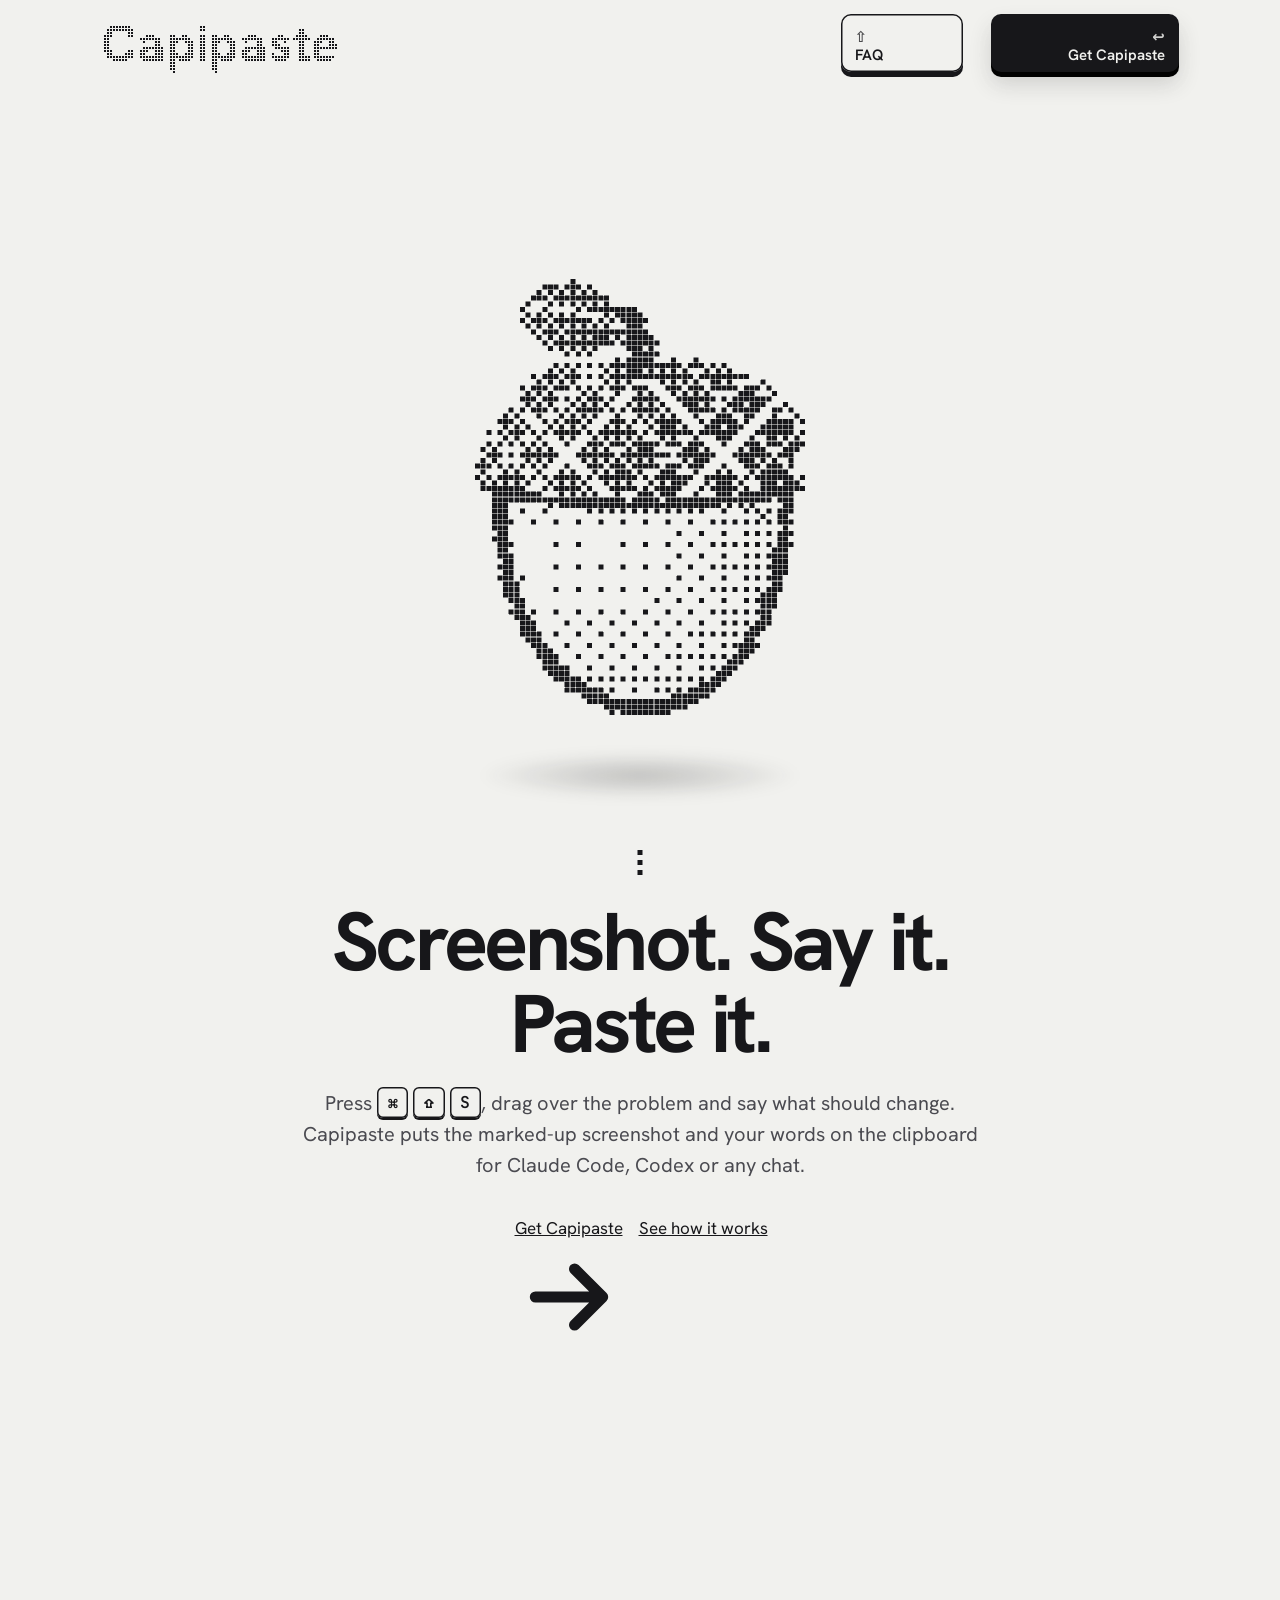
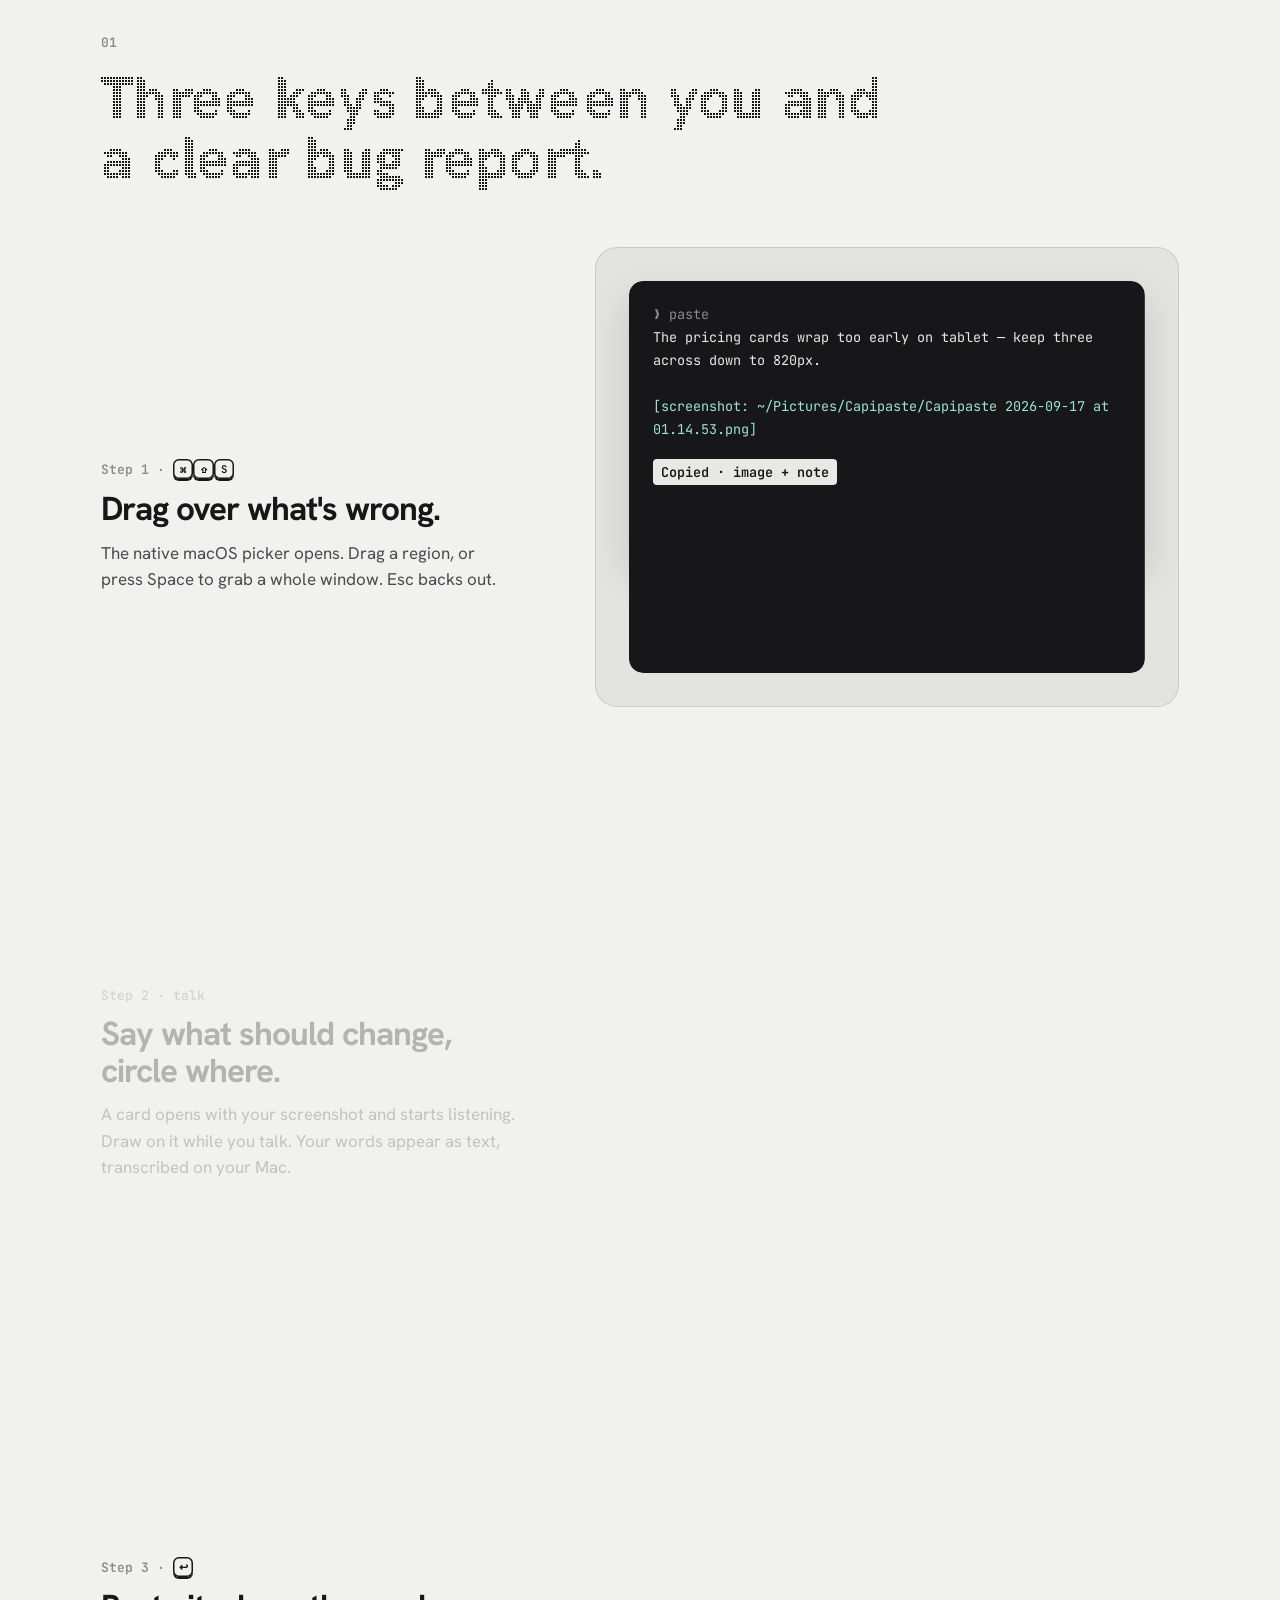
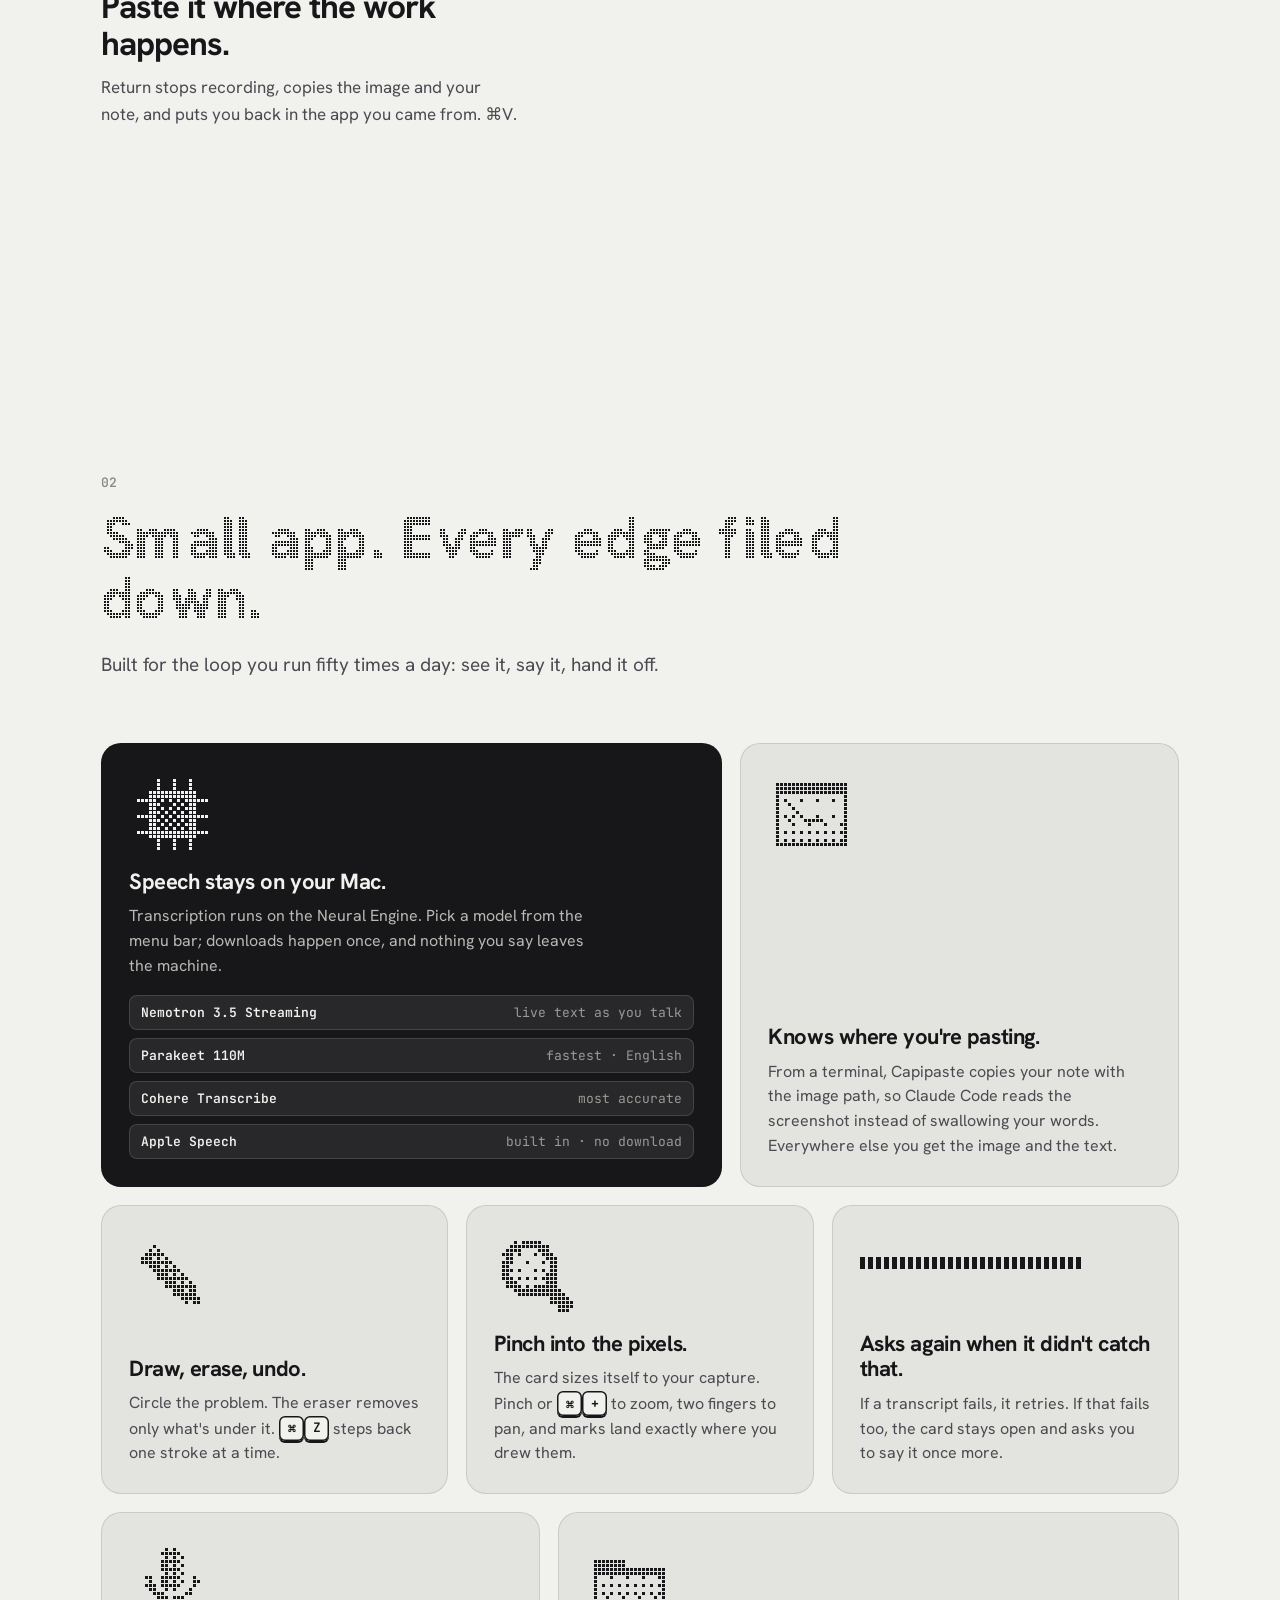
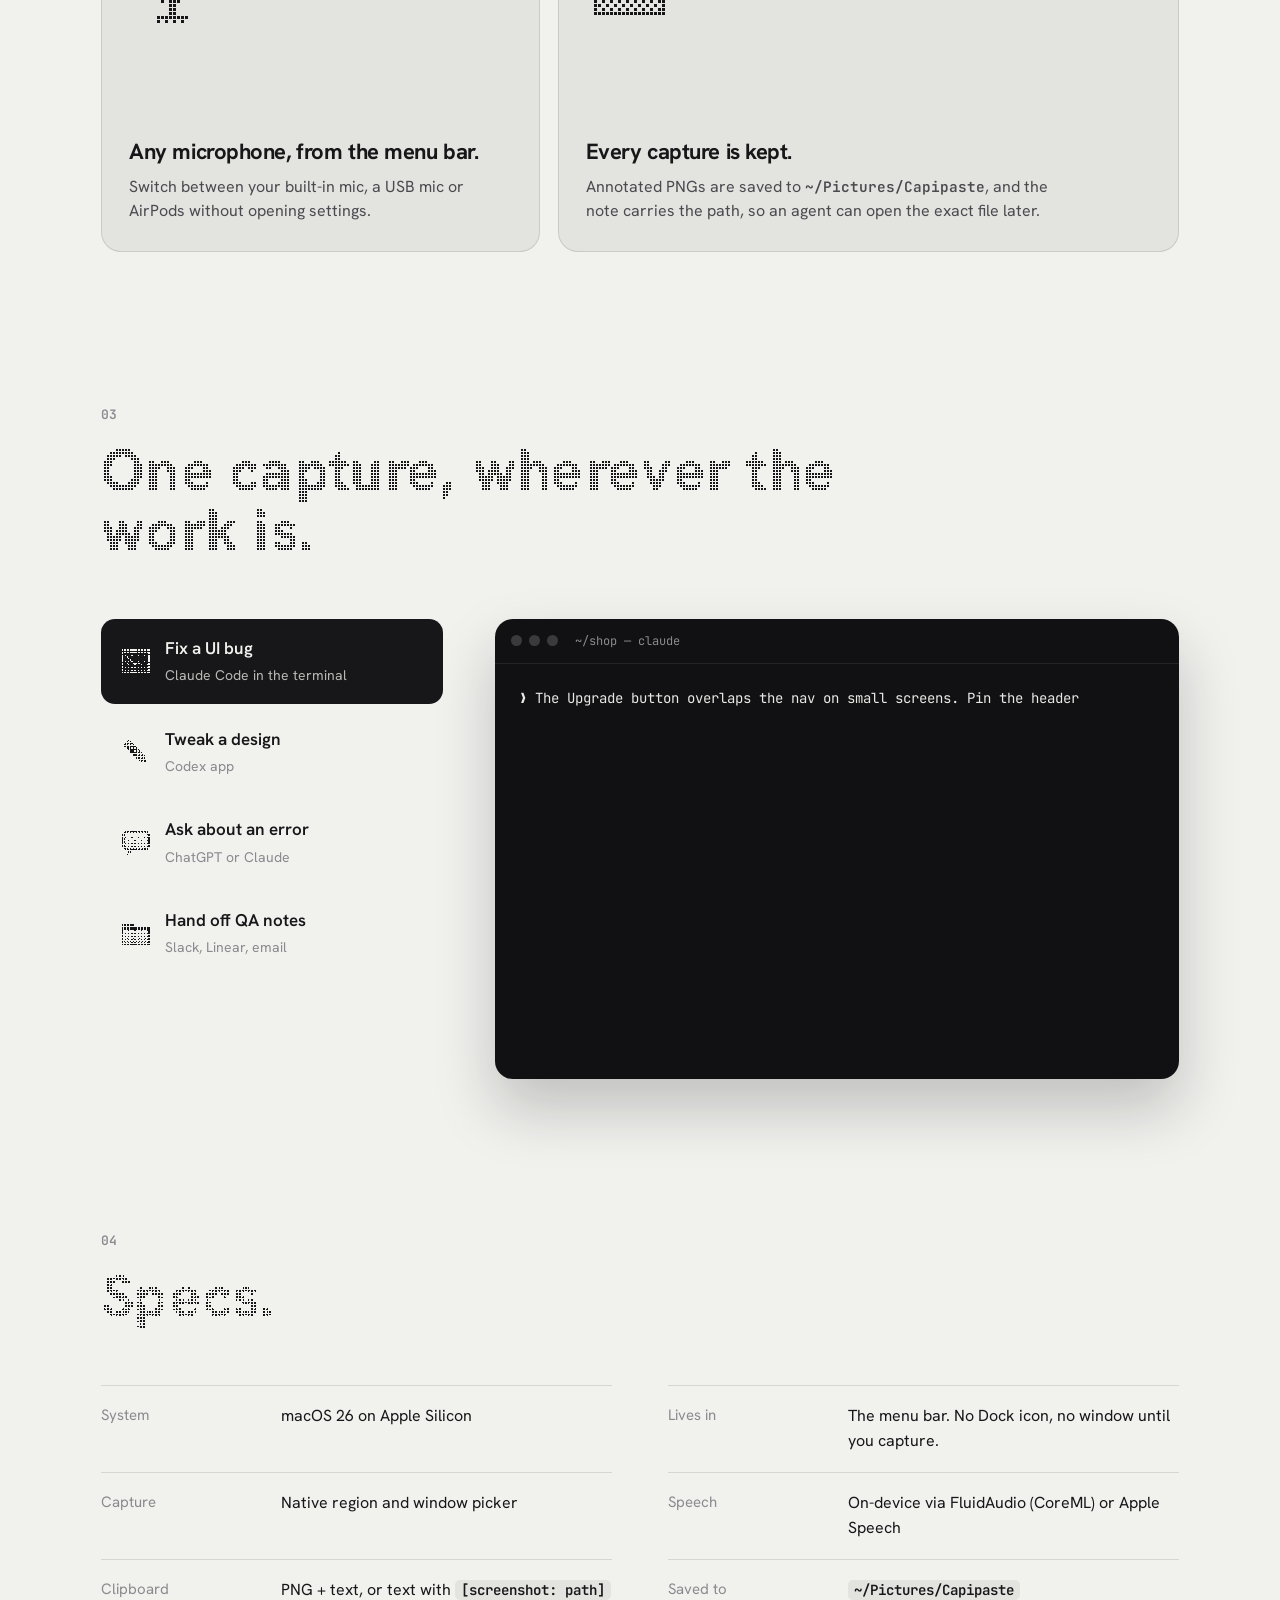
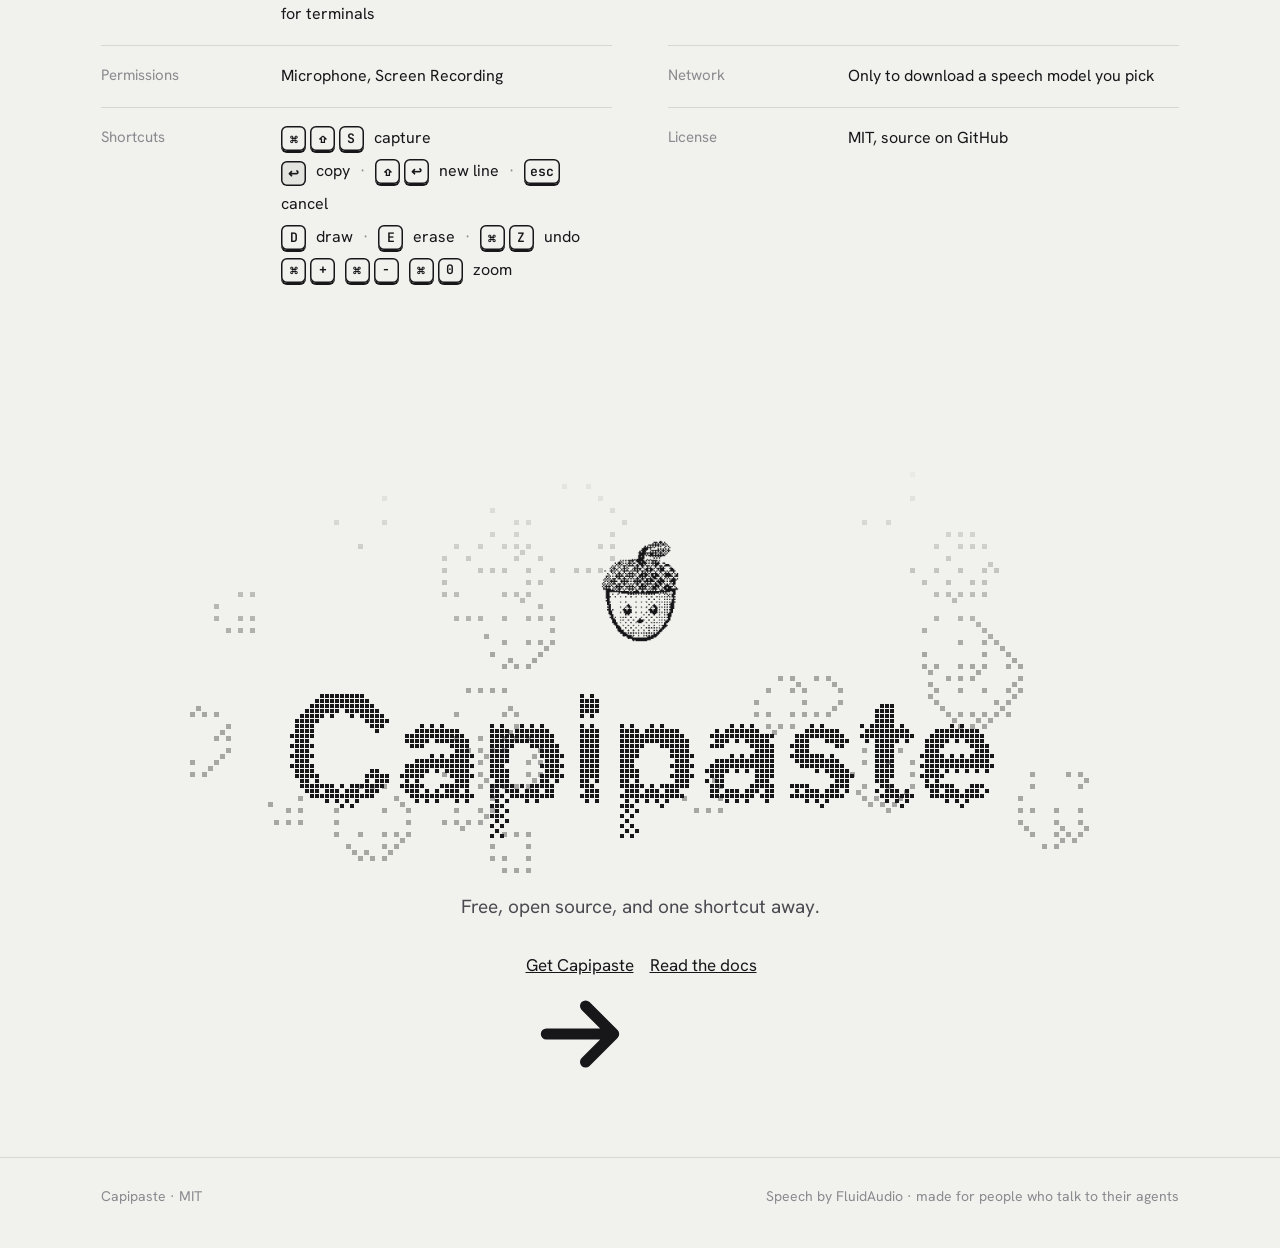
==== commit c1c3068c: "Site nav: FAQ as a Mac shift key, Get Capipaste as a Mac return key Co-Authored-By: Claude Opus 5 (1" ====
--- a/site/index.html
+++ b/site/index.html
@@ -20,15 +20,10 @@
   <div class="wrap">
     <a class="brand" href="index.html"><span class="brand-word dither-title" data-grid="15">Capipaste</span></a>
     <ul>
-      <li><a class="key" href="faq.html"><span>FAQ</span></a></li>
+      <li><a class="key" href="faq.html"><i aria-hidden="true">&#8679;</i><span>FAQ</span></a></li>
     </ul>
-    <a class="cta" href="https://github.com/Chordlini/capipaste" aria-label="Get Capipaste">
-      <svg class="enter" viewBox="0 0 206 78" aria-hidden="true">
-        <path class="lip" d="M12 5 H150 Q157 5 157 12 V35 Q157 40 162 40 H194 Q201 40 201 47 V69 Q201 76 194 76 H12 Q5 76 5 69 V12 Q5 5 12 5 Z"/>
-        <path class="cap" d="M12 1 H150 Q157 1 157 8 V31 Q157 36 162 36 H194 Q201 36 201 43 V65 Q201 72 194 72 H12 Q5 72 5 65 V8 Q5 1 12 1 Z"/>
-      </svg>
-      <span class="cta-label">Get Capipaste</span>
-      <svg class="cta-arrow" viewBox="0 0 14 10" aria-hidden="true"><path d="M11 0h2v7h-2z M4 5h9v2H4z M3 3h1v6H3z M2 4h1v4H2z M1 5h1v2H1z" fill="currentColor"/></svg>
+    <a class="cta" href="https://github.com/Chordlini/capipaste">
+      <i aria-hidden="true">&#8617;</i><span>Get Capipaste</span>
     </a>
   </div>
 </nav>
--- a/site/style.css
+++ b/site/style.css
@@ -1,5 +1,5 @@
 :root {
-  --nav-h: 104px;
+  --nav-h: 92px;
   --paper: #F1F1EE;
   --panel: #E3E3DF;
   --panel-2: #D9D9D4;
@@ -42,50 +42,34 @@
 .brand { text-decoration: none; display: block; line-height: 0; }
 .brand-word { display: inline-block; font-size: 52px; font-weight: 700; line-height: 1; letter-spacing: 0.015em; }
 /* key-row nav: each link is a numbered key; number keys jump there */
-.nav ul { display: flex; gap: 10px; list-style: none; padding: 0; margin-left: auto; font-size: 15px; align-items: center; }
-/* each link is a key cap: label on the face, shortcut number as a corner legend */
-.nav ul a.key {
-  position: relative; display: grid; place-items: center;
-  min-width: 96px; height: 44px; margin-bottom: -6px; padding: 0 16px;
-  border-radius: 9px; background: var(--paper);
-  box-shadow: inset 0 0 0 1.5px var(--ink), 0 4px 0 var(--ink);
-  transform: translateY(-2px);
-  text-decoration: none; color: var(--ink); font-weight: 600;
-  transition: transform .08s ease, box-shadow .08s ease, background .2s;
-}
-.nav ul a.key i { position: absolute; top: 4px; left: 7px; font: 600 9px/1 var(--mono); font-style: normal; color: var(--ink-3); }
-.nav ul a.key span { padding-top: 1px; }
-.nav ul a.key:hover { transform: translateY(0); box-shadow: inset 0 0 0 1.5px var(--ink), 0 2px 0 var(--ink); }
-/* the section you're reading is a key held down */
-.nav ul a.key.active, .nav ul a.key[aria-current="page"], .nav ul a.key.pressed {
+.nav ul { display: flex; gap: 12px; list-style: none; padding: 0; margin-left: auto; align-items: center; }
+/* Mac keycaps: symbol above the label, like the keys on an Apple keyboard */
+.key, .cta {
+  position: relative; display: grid; align-content: end; gap: 2px;
+  height: 58px; padding: 0 14px 9px; border-radius: 10px;
+  text-decoration: none; font-size: 15px; font-weight: 600; line-height: 1.1;
+  transform: translateY(-3px);
+  transition: transform .09s ease, box-shadow .09s ease, background .2s;
+}
+.key i, .cta i { font-style: normal; font-size: 15px; line-height: 1; opacity: .75; }
+/* shift key */
+.key {
+  justify-items: start; min-width: 122px; color: var(--ink); background: var(--paper);
+  box-shadow: inset 0 0 0 1.5px var(--ink), 0 5px 0 var(--ink);
+}
+.key:hover { transform: translateY(-1px); box-shadow: inset 0 0 0 1.5px var(--ink), 0 3px 0 var(--ink); }
+.key:active, .key.pressed, .key[aria-current="page"] {
   transform: translateY(2px); box-shadow: inset 0 0 0 1.5px var(--ink), 0 0 0 var(--ink); background: var(--panel);
 }
-/* ISO Enter key CTA */
+/* return key */
 .cta {
-  position: relative; display: block; width: 188px; height: 70px; flex: none;
-  margin-bottom: 12px; /* the wide bar shares the FAQ key's optical row */
-  color: var(--paper); text-decoration: none; font-weight: 600; font-size: 15px;
-}
-.cta .enter { position: absolute; inset: 0; width: 100%; height: 100%; overflow: visible; filter: drop-shadow(0 10px 16px rgba(23,23,26,.16)); }
-.cta .lip { fill: #000; }
-.cta .cap { fill: var(--ink); transition: transform .08s ease; }
-.cta .cta-label { position: absolute; left: 0; right: 0; bottom: 12px; text-align: center; transition: transform .08s ease; white-space: nowrap; }
-.cta .cta-arrow { position: absolute; left: 0; width: 143px; top: 9px; height: 16px; shape-rendering: crispEdges; transition: transform .08s ease; }
-.cta:hover .cap, .cta:hover .cta-label, .cta:hover .cta-arrow { transform: translateY(2px); }
-.cta:active .cap, .cta:active .cta-label, .cta:active .cta-arrow { transform: translateY(4px); }
-.cta:focus-visible { outline: none; }
-.cta:focus-visible .cap { stroke: var(--paper); stroke-width: 2; }
-.btn {
-  display: inline-flex; align-items: center; gap: 12px;
-  background: var(--ink); color: var(--paper);
-  padding: 13px 24px; border-radius: 999px;
-  font-weight: 600; font-size: 16px; text-decoration: none;
-  transition: transform .2s ease, box-shadow .2s ease;
-}
-.btn:hover { transform: translateY(-1px); box-shadow: 0 8px 22px rgba(23,23,26,.18); }
-.btn svg { width: 18px; height: 18px; }
-.btn.ghost { background: transparent; color: var(--ink); box-shadow: inset 0 0 0 1.5px var(--ink); }
-.menu-toggle { display: none; }
+  justify-items: end; text-align: right; min-width: 188px; flex: none;
+  color: var(--paper); background: var(--ink);
+  box-shadow: 0 5px 0 #000, 0 12px 22px rgba(23,23,26,.16);
+}
+.cta i { opacity: .85; }
+.cta:hover { transform: translateY(-1px); box-shadow: 0 3px 0 #000, 0 8px 16px rgba(23,23,26,.14); }
+.cta:active { transform: translateY(2px); box-shadow: 0 0 0 #000, 0 2px 6px rgba(23,23,26,.12); }
 
 /* ---------- hero ---------- */
 .hero { position: relative; padding-bottom: clamp(60px, 10vw, 120px); }
@@ -285,7 +269,7 @@
 @media (max-width: 900px) {
   :root { --nav-h: 72px; }
   .nav ul { display: none; }
-  .cta { margin-left: auto; transform: scale(.78); transform-origin: right center; margin-right: -8px; }
+  .cta { margin-left: auto; min-width: 150px; height: 52px; font-size: 14px; }
   .brand-word { font-size: 32px; }
   .how { grid-template-columns: 1fr; }
   .demo-col { order: -1; position: sticky; top: var(--nav-h); align-self: start; z-index: 2; background: var(--paper); padding: 10px 0 14px; }
@@ -304,7 +288,7 @@
   .specs { grid-template-columns: 1fr; }
   .spec { grid-template-columns: 110px minmax(0, 1fr); gap: 14px; }
 }
-@media (max-width: 360px) { .brand-word { font-size: 26px; } .cta { transform: scale(.66); } }
+@media (max-width: 360px) { .brand-word { font-size: 26px; } .cta { min-width: 0; } .cta span { font-size: 13px; } }
 @media (max-width: 520px) {
   .fake .cards { grid-template-columns: repeat(2, 1fr); }
   .fake .cards div:nth-child(3) { display: none; }
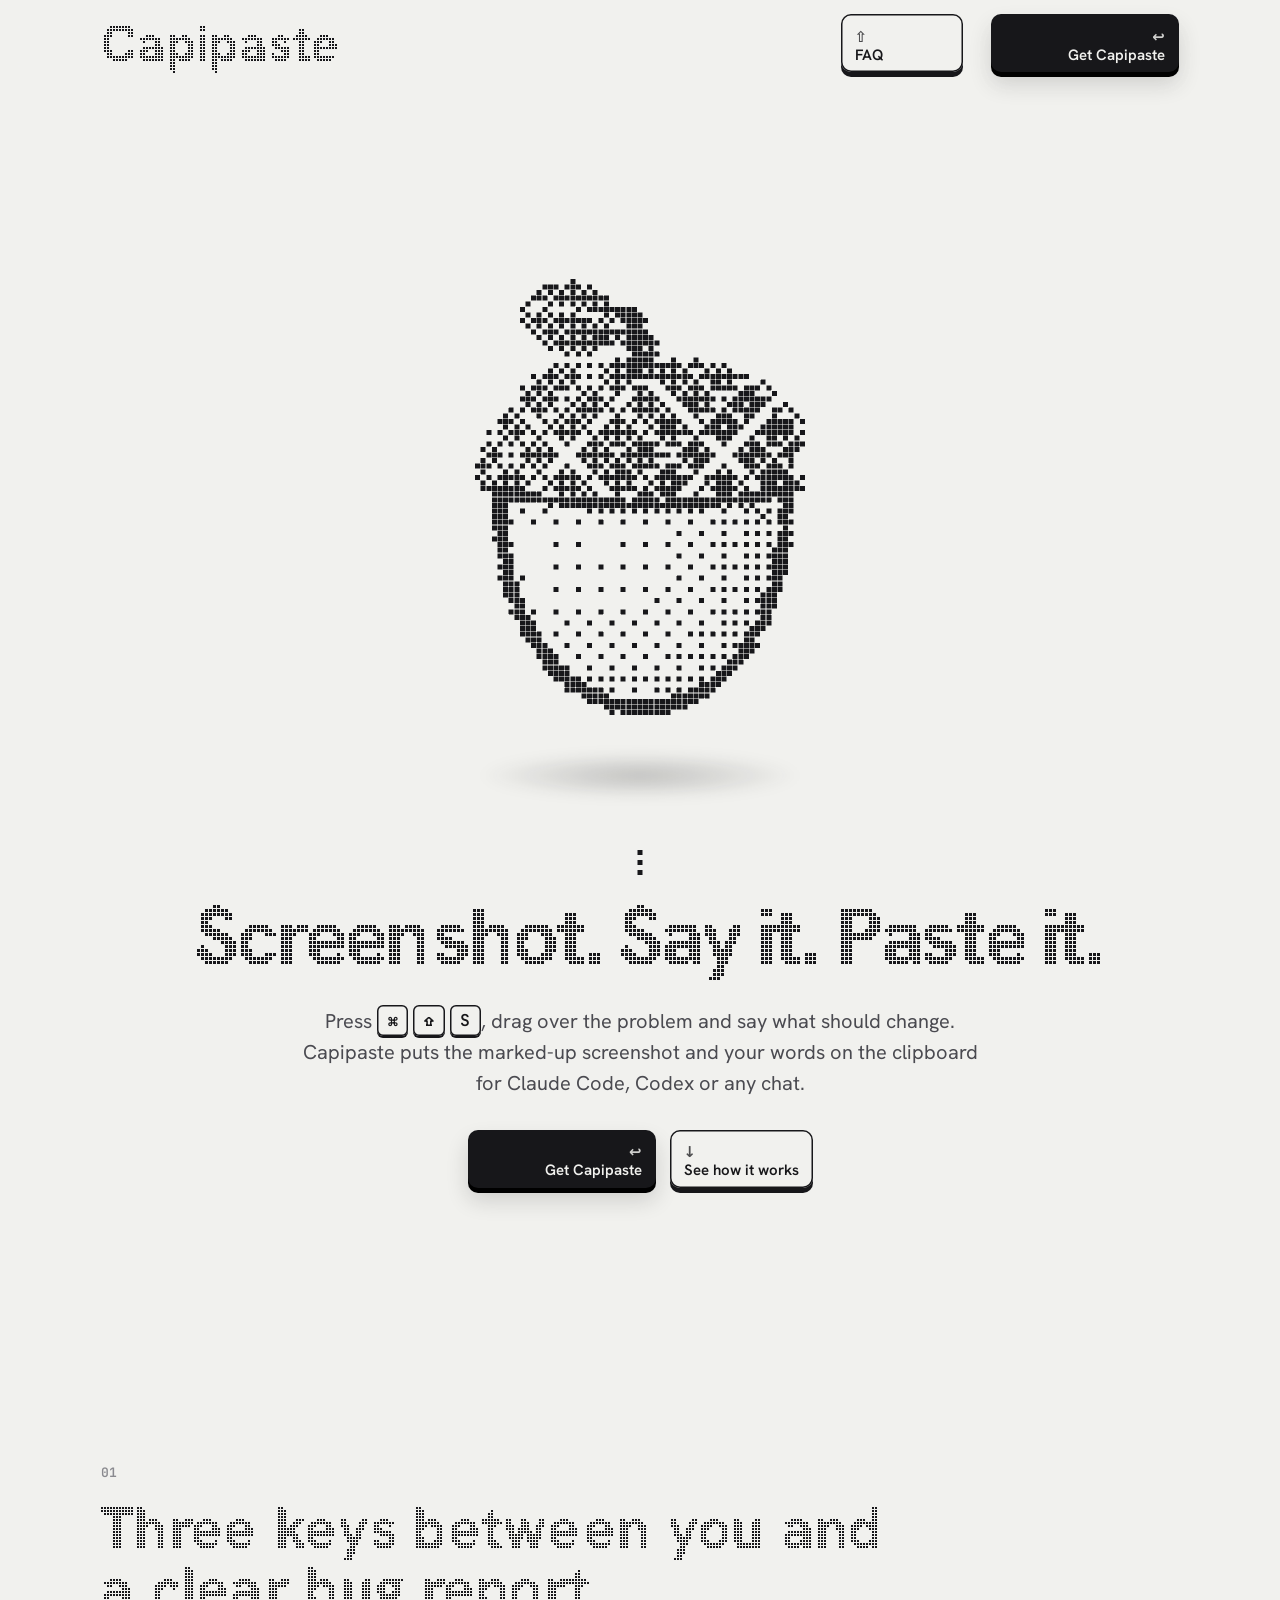
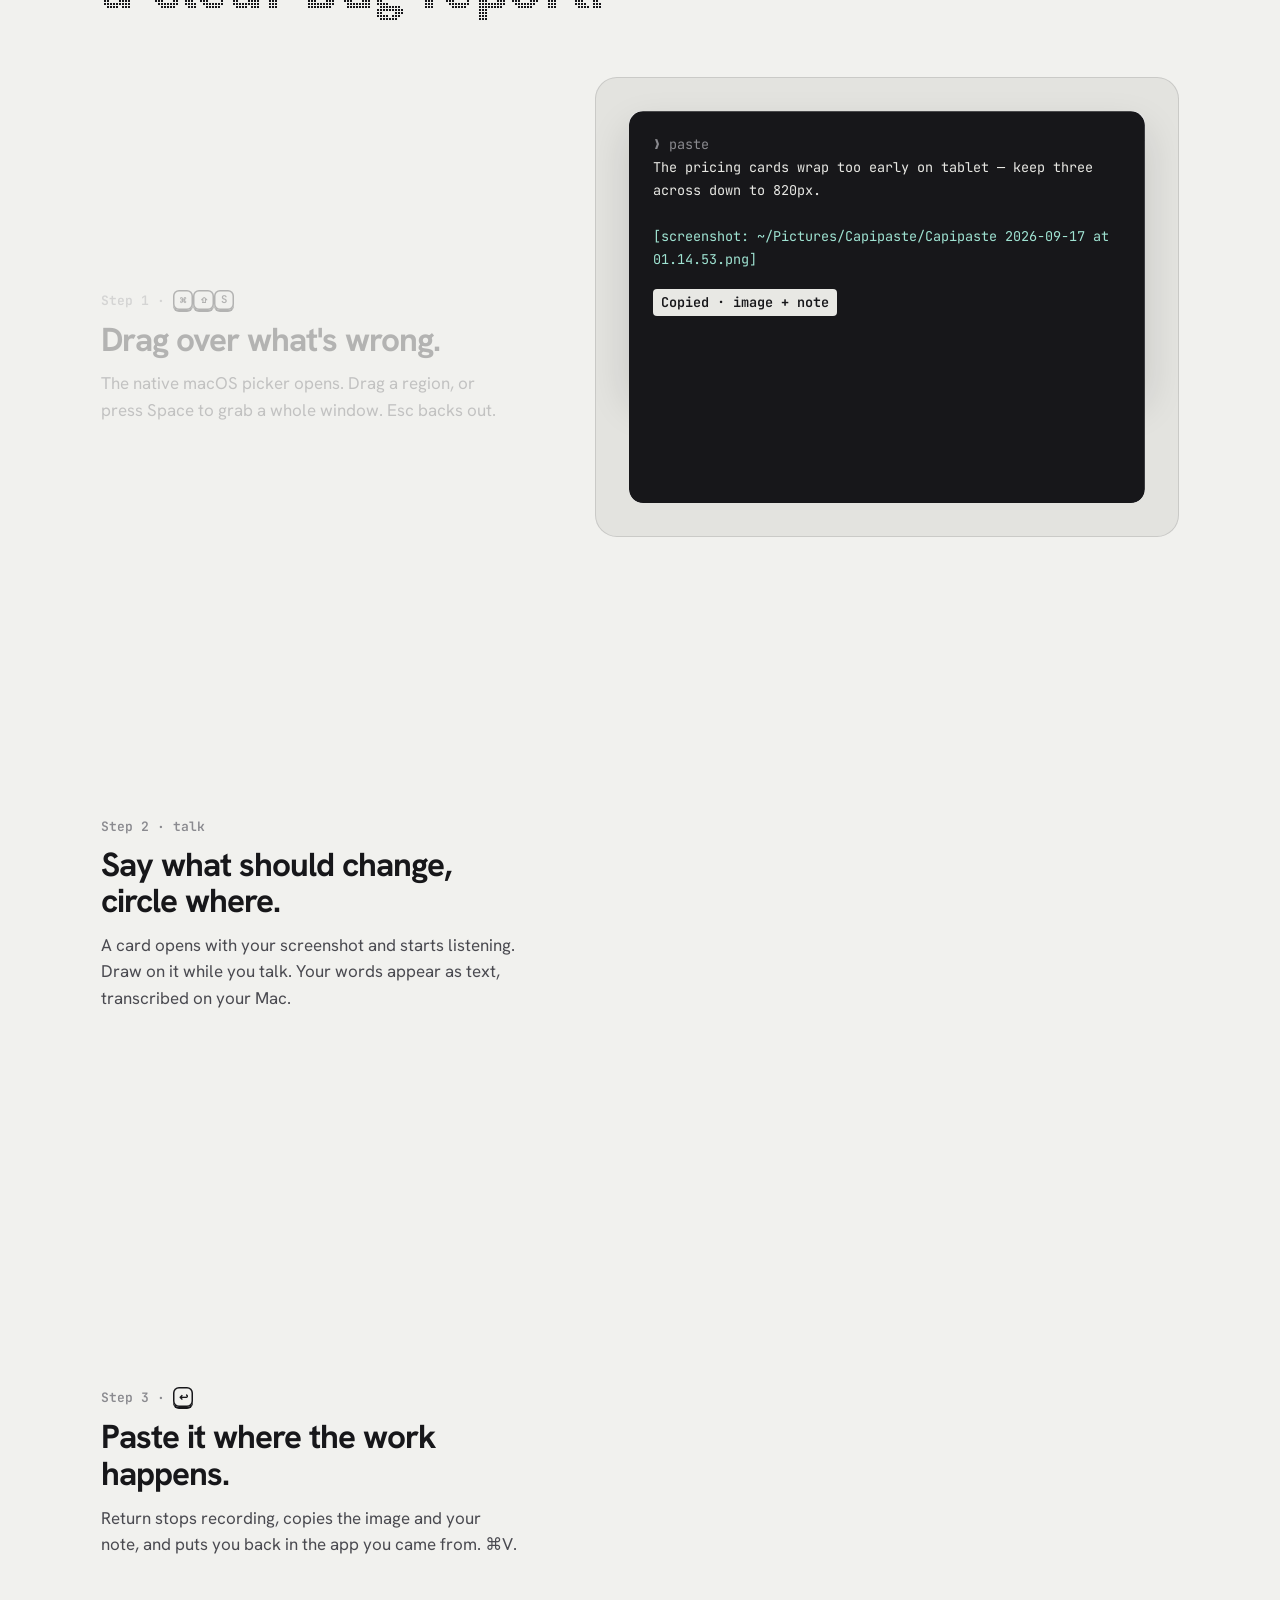
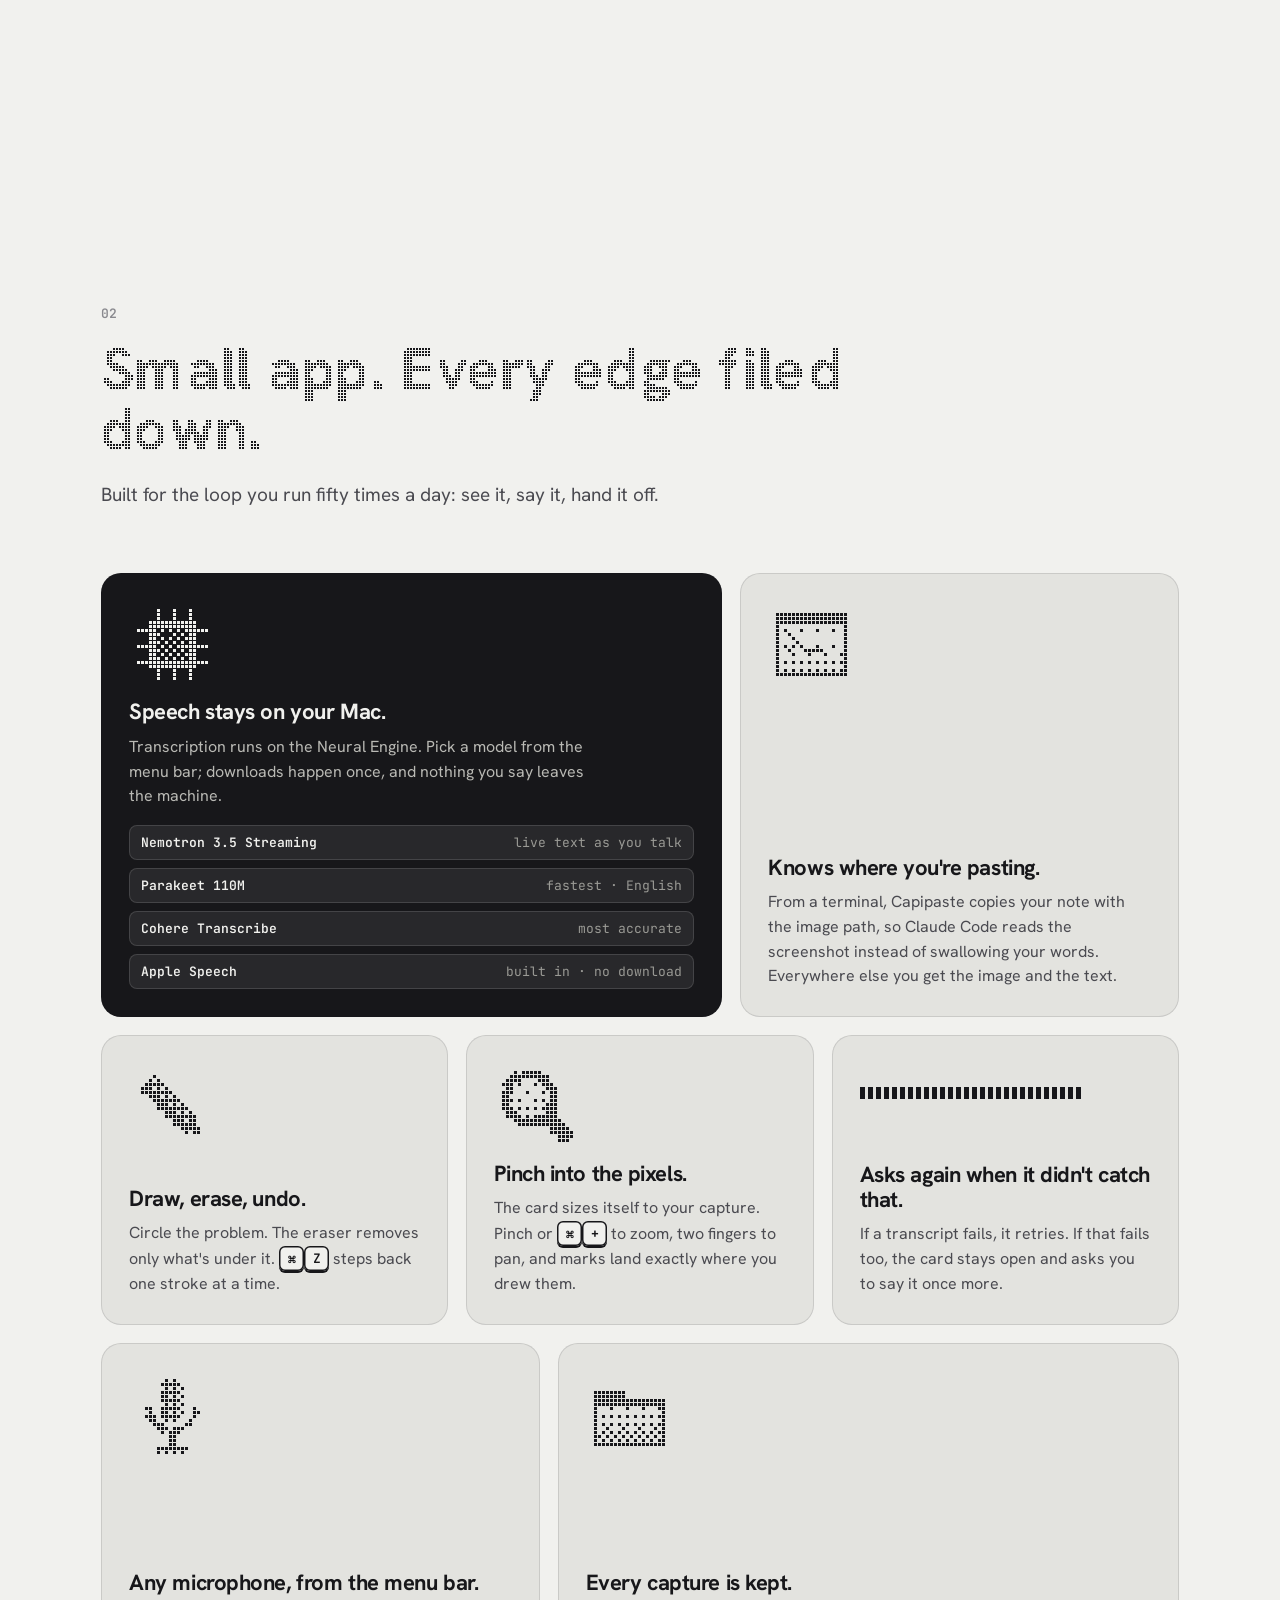
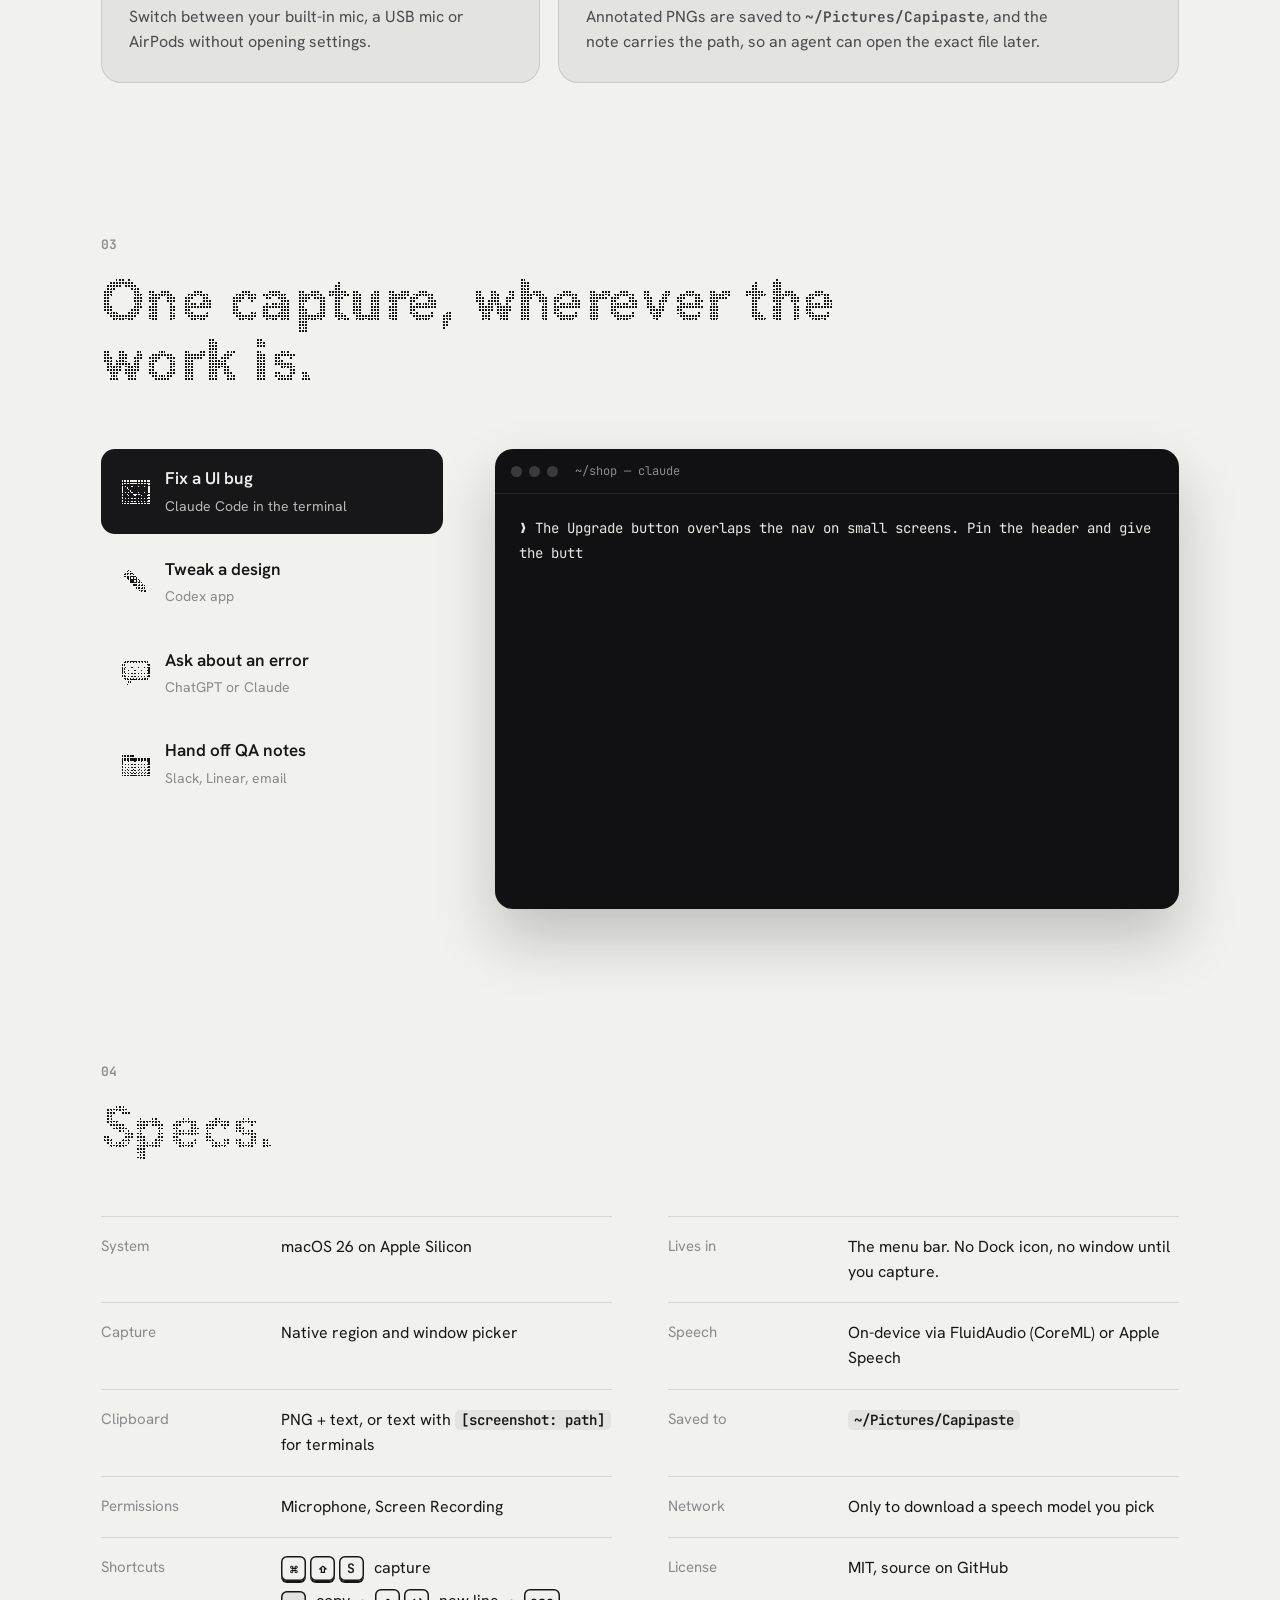
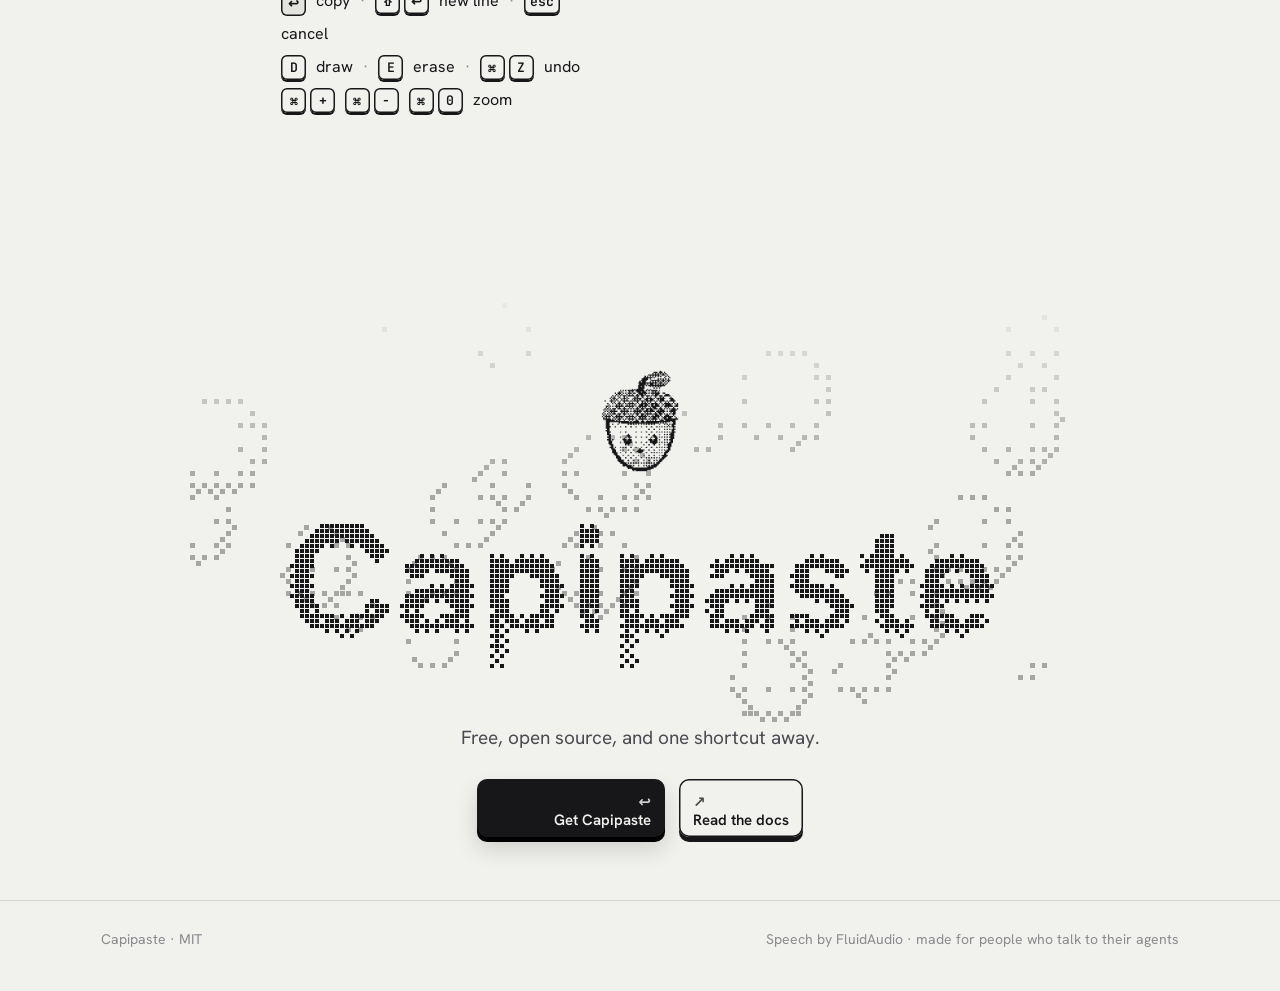
==== commit 310378de: "Site hero: dot-lettered headline (centred lines supported), Mac-key buttons, no stray arrow Restores" ====
--- a/site/index.html
+++ b/site/index.html
@@ -43,13 +43,11 @@
     </div>
     <div>
       <div class="hero-copy wrap">
-        <h1>Screenshot. Say it.<br>Paste it.</h1>
+        <h1 class="dither-title" data-grid="19">Screenshot. Say it. Paste it.</h1>
         <p class="lede">Press <kbd>⌘</kbd> <kbd>⇧</kbd> <kbd>S</kbd>, drag over the problem and say what should change. Capipaste puts the marked-up screenshot and your words on the clipboard for Claude Code, Codex or any chat.</p>
         <div class="actions">
-          <a class="btn" href="https://github.com/Chordlini/capipaste">Get Capipaste
-            <svg viewBox="0 0 20 20" fill="none" stroke="currentColor" stroke-width="2" stroke-linecap="round" stroke-linejoin="round" aria-hidden="true"><path d="M4 10h12M11 5l5 5-5 5"/></svg>
-          </a>
-          <a class="btn ghost" href="#how">See how it works</a>
+          <a class="cta" href="https://github.com/Chordlini/capipaste"><i aria-hidden="true">&#8617;</i><span>Get Capipaste</span></a>
+          <a class="key" href="#how"><i aria-hidden="true">&#8595;</i><span>See how it works</span></a>
         </div>
       </div>
     </div>
@@ -212,10 +210,8 @@
       <canvas id="wordmark" width="900" height="200" role="img" aria-label="Capipaste"></canvas>
       <p>Free, open source, and one shortcut away.</p>
       <div class="actions">
-        <a class="btn" href="https://github.com/Chordlini/capipaste">Get Capipaste
-          <svg viewBox="0 0 20 20" fill="none" stroke="currentColor" stroke-width="2" stroke-linecap="round" stroke-linejoin="round" aria-hidden="true"><path d="M4 10h12M11 5l5 5-5 5"/></svg>
-        </a>
-        <a class="btn ghost" href="https://github.com/Chordlini/capipaste#readme">Read the docs</a>
+        <a class="cta" href="https://github.com/Chordlini/capipaste"><i aria-hidden="true">&#8617;</i><span>Get Capipaste</span></a>
+        <a class="key" href="https://github.com/Chordlini/capipaste#readme"><i aria-hidden="true">&#8599;</i><span>Read the docs</span></a>
       </div>
     </div>
   </section>
--- a/site/style.css
+++ b/site/style.css
@@ -267,9 +267,13 @@
 
 /* ---------- responsive ---------- */
 @media (max-width: 900px) {
-  :root { --nav-h: 72px; }
-  .nav ul { display: none; }
-  .cta { margin-left: auto; min-width: 150px; height: 52px; font-size: 14px; }
+  :root { --nav-h: 76px; }
+  .nav .wrap { gap: 12px; }
+  .nav ul { margin-left: auto; }
+  .key, .cta { height: 50px; font-size: 14px; padding: 0 11px 7px; border-radius: 9px; }
+  .key i, .cta i { font-size: 13px; }
+  .key { min-width: 86px; }
+  .cta { min-width: 150px; }
   .brand-word { font-size: 32px; }
   .how { grid-template-columns: 1fr; }
   .demo-col { order: -1; position: sticky; top: var(--nav-h); align-self: start; z-index: 2; background: var(--paper); padding: 10px 0 14px; }
@@ -288,7 +292,7 @@
   .specs { grid-template-columns: 1fr; }
   .spec { grid-template-columns: 110px minmax(0, 1fr); gap: 14px; }
 }
-@media (max-width: 360px) { .brand-word { font-size: 26px; } .cta { min-width: 0; } .cta span { font-size: 13px; } }
+@media (max-width: 420px) { .brand-word { font-size: 26px; } .key { min-width: 62px; } .cta { min-width: 116px; } .key span, .cta span { font-size: 12.5px; } }
 @media (max-width: 520px) {
   .fake .cards { grid-template-columns: repeat(2, 1fr); }
   .fake .cards div:nth-child(3) { display: none; }
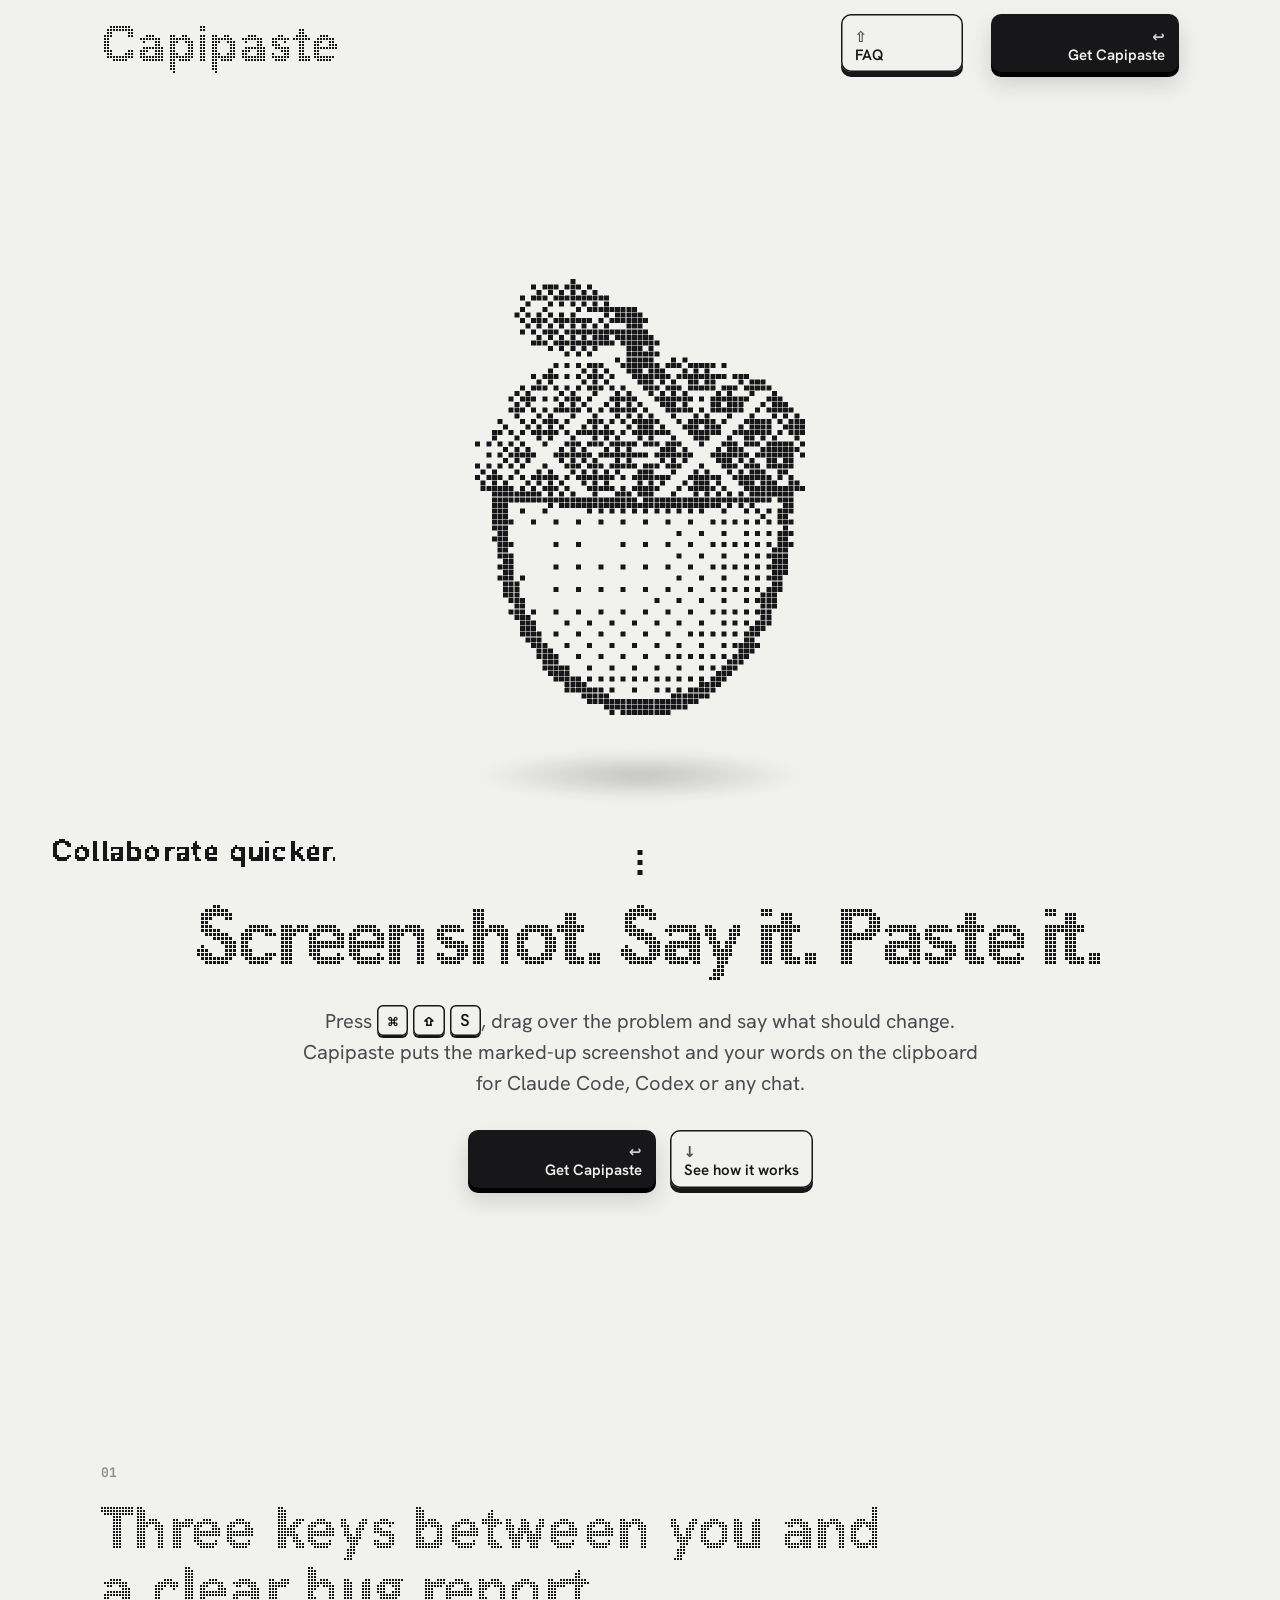
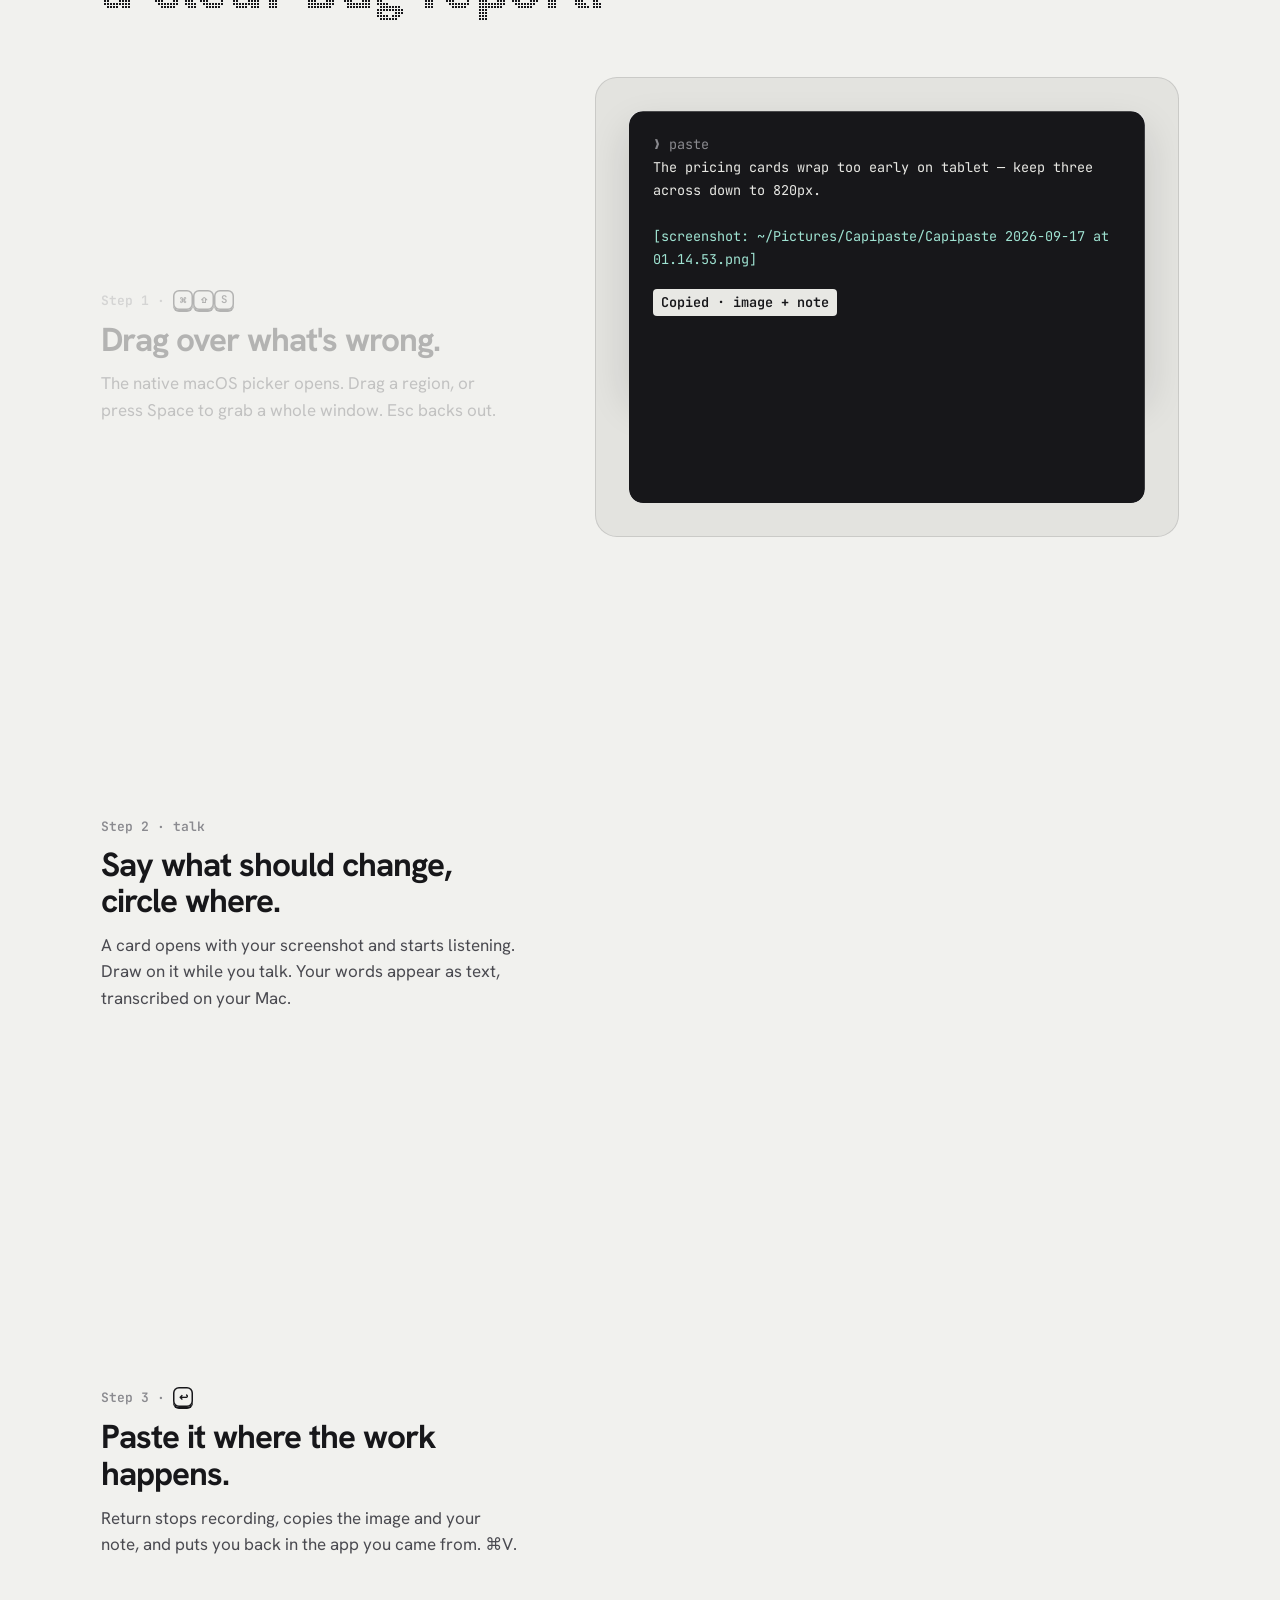
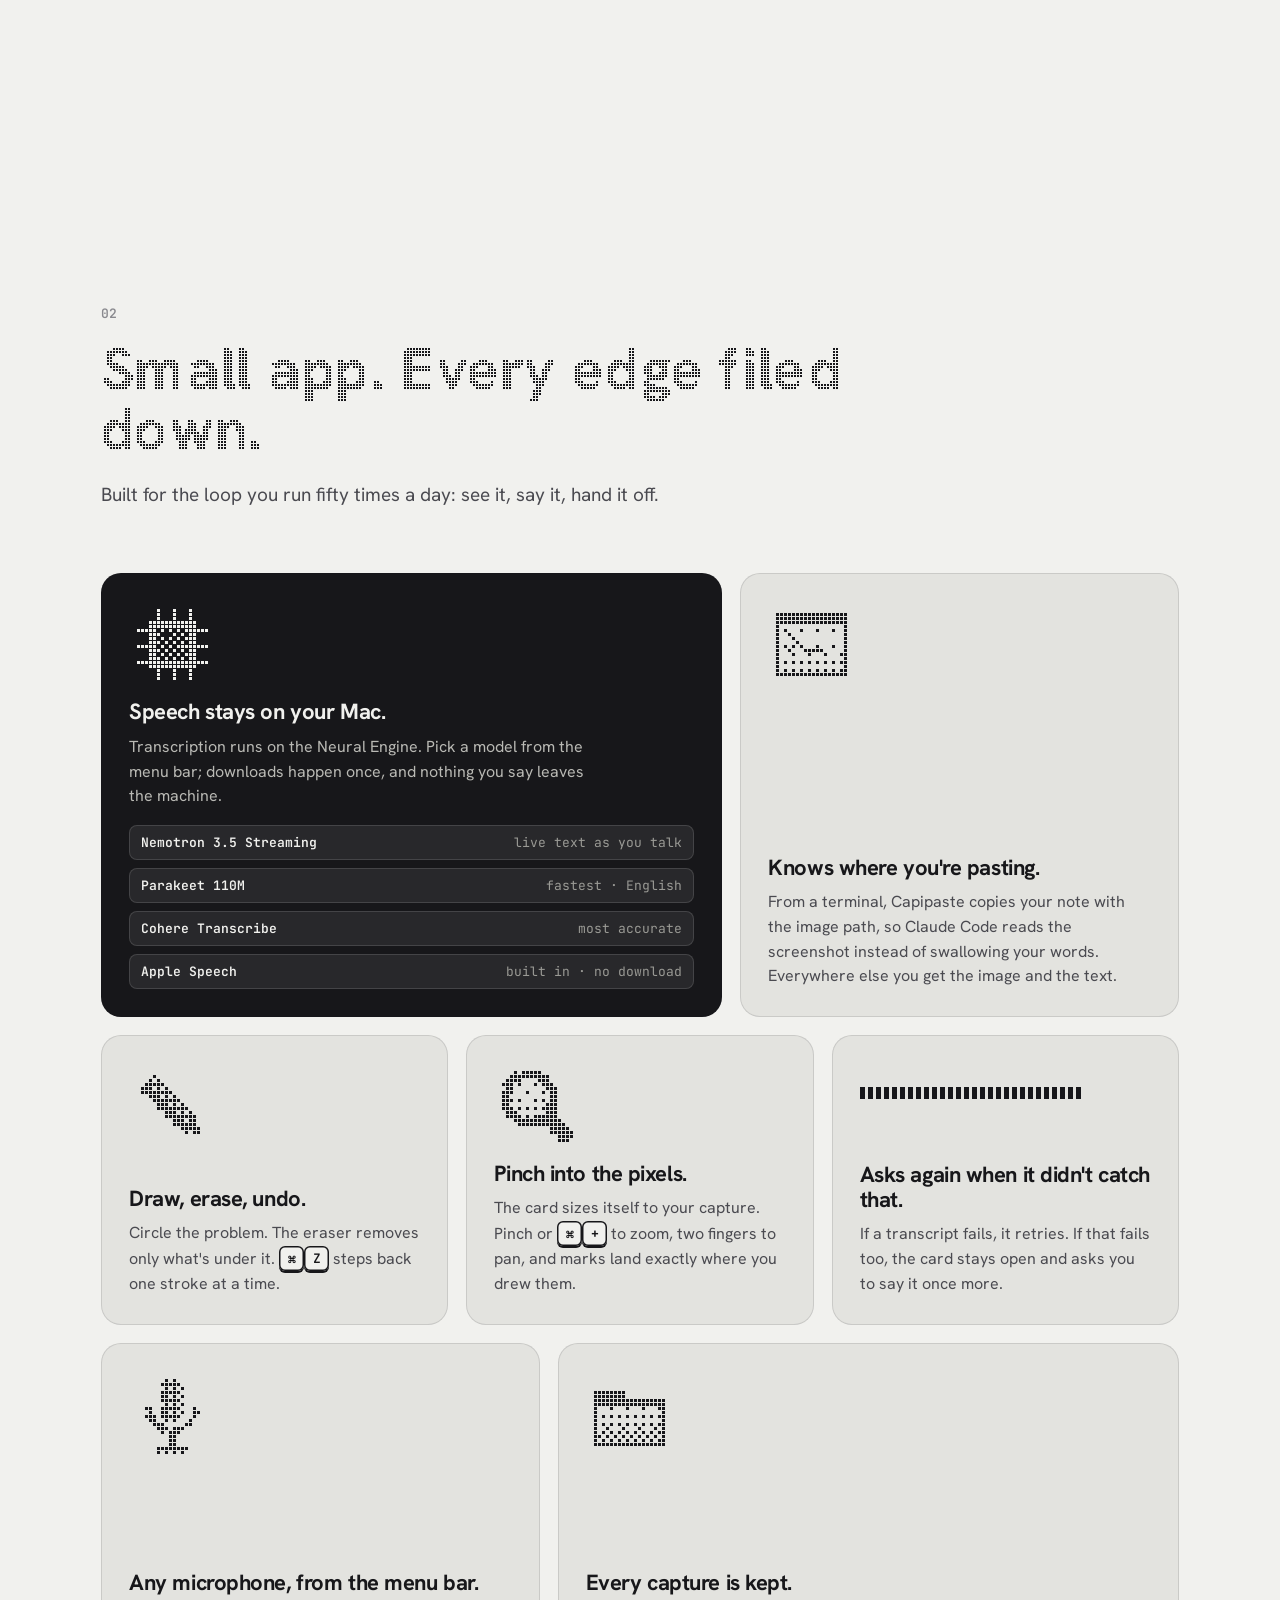
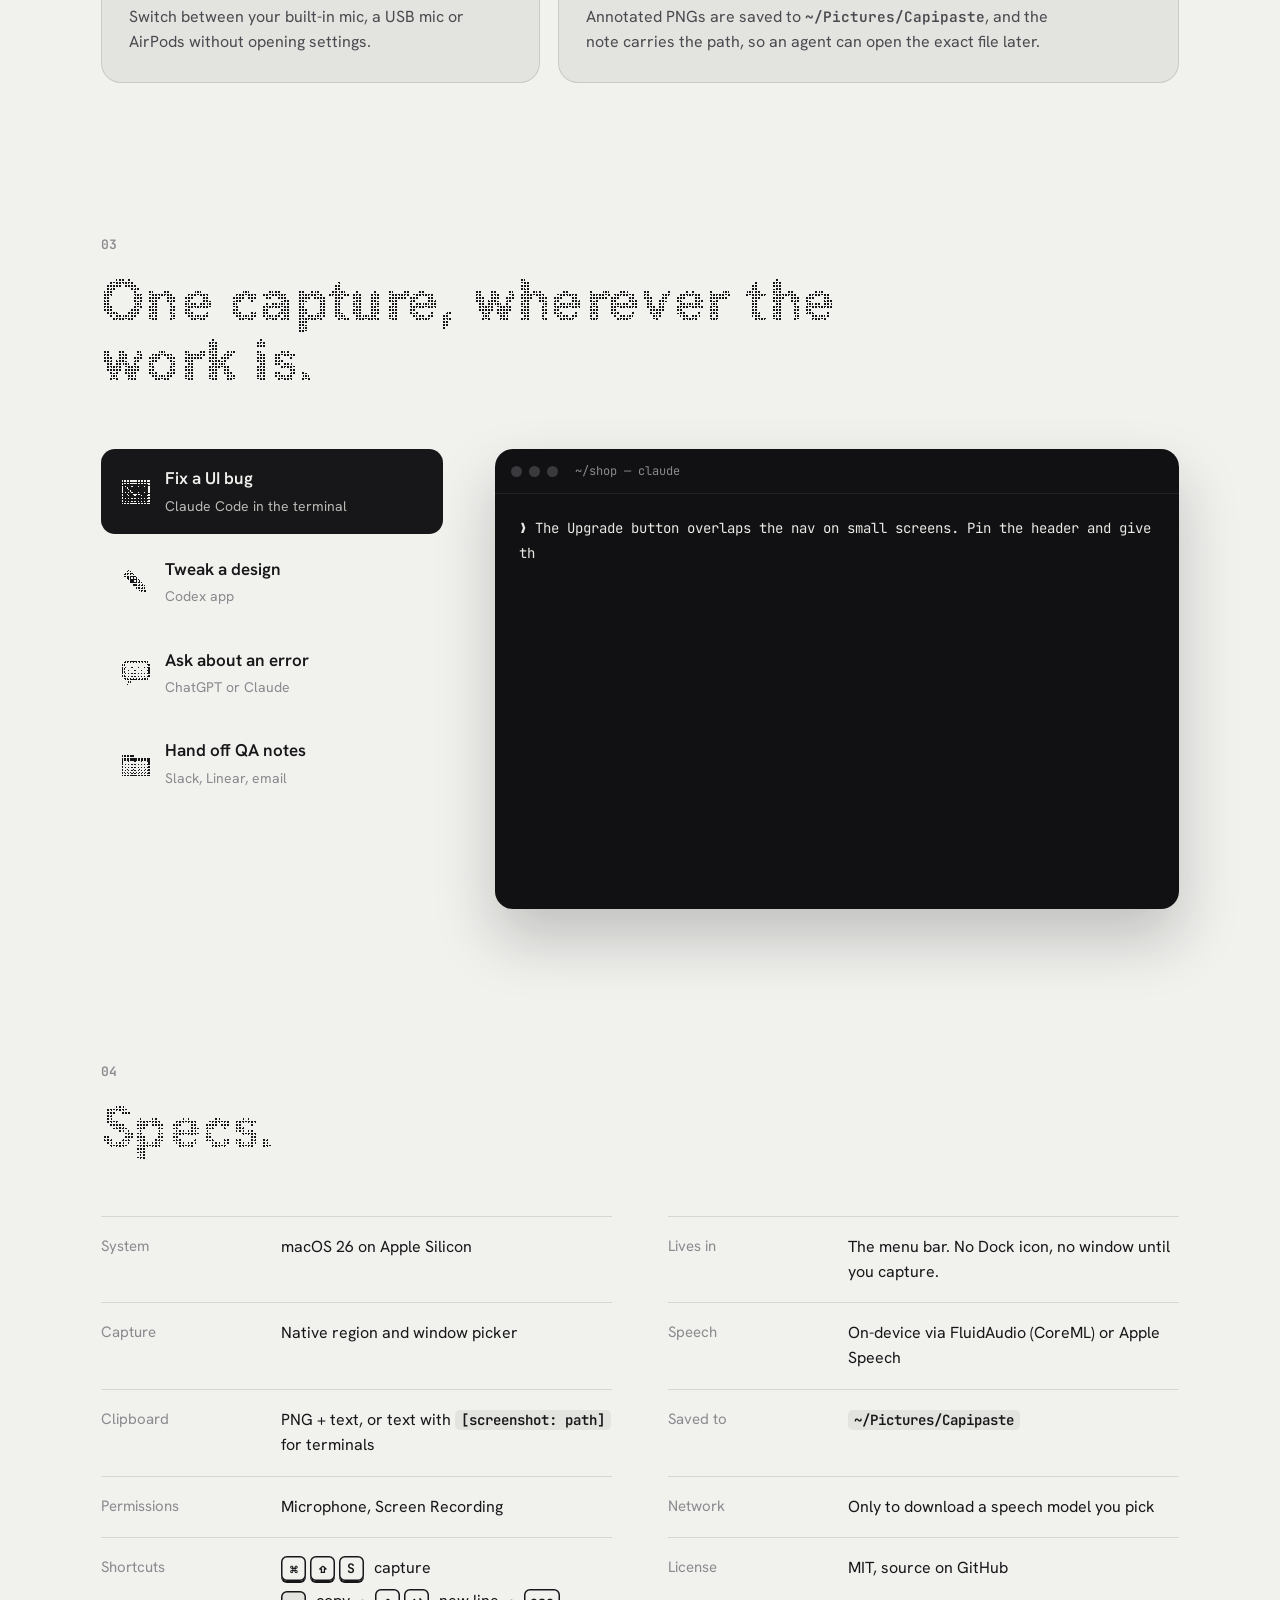
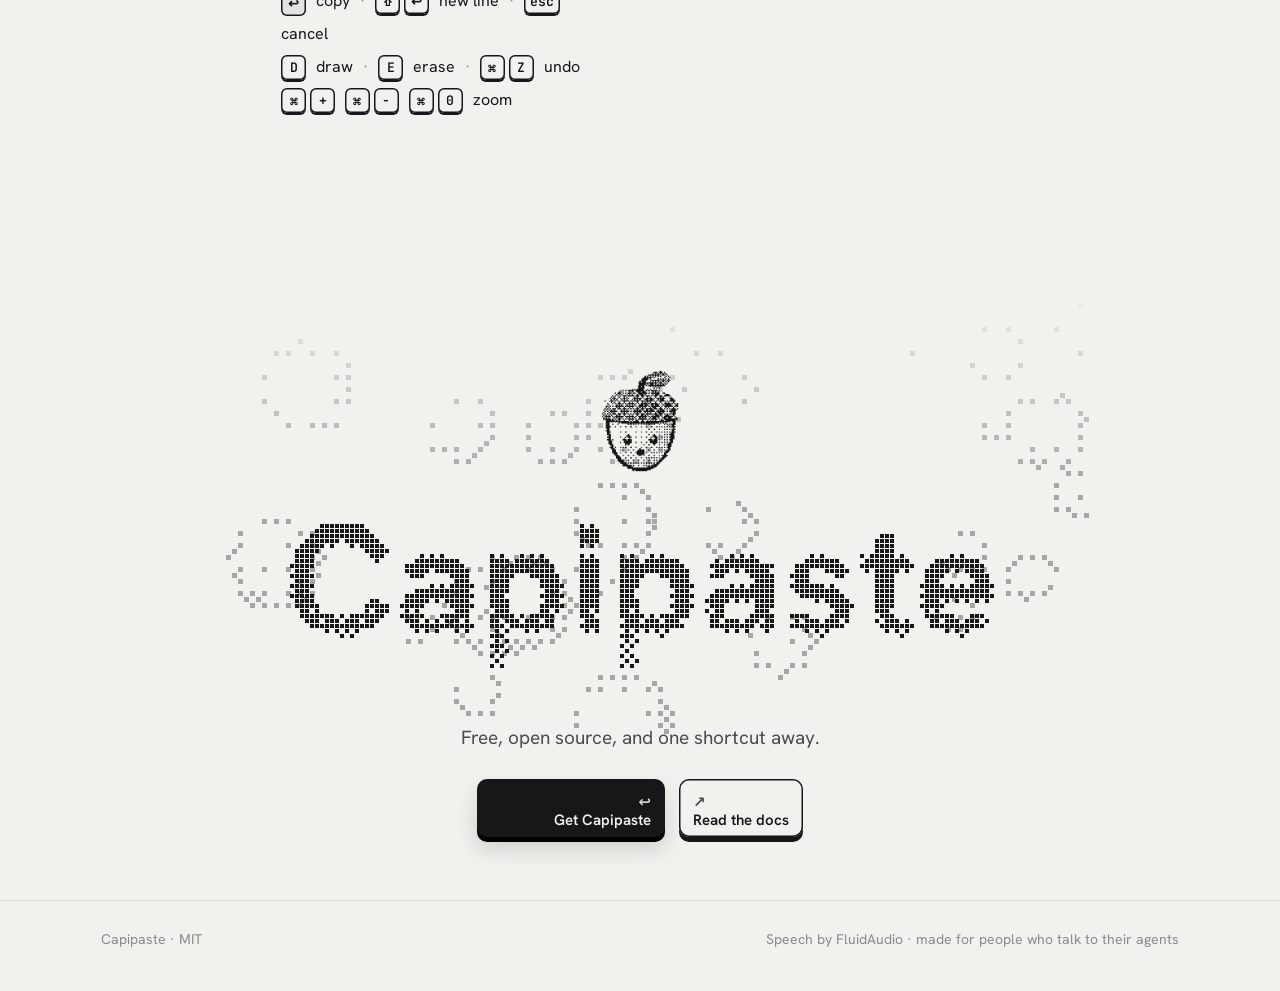
==== commit 1fb51121: "Site: dot-lettered 'Collaborate quicker.' in the hero corner Co-Authored-By: Claude Opus 5 (1M conte" ====
--- a/site/index.html
+++ b/site/index.html
@@ -40,6 +40,7 @@
         <canvas class="refresh" id="refresh" aria-hidden="true"></canvas>
       </div>
       <div class="scroll-cue" aria-hidden="true"><i></i><i></i><i></i></div>
+      <span class="corner-word dither-title" data-grid="17">Collaborate quicker.</span>
     </div>
     <div>
       <div class="hero-copy wrap">
--- a/site/style.css
+++ b/site/style.css
@@ -99,6 +99,10 @@
   box-shadow: inset 0 0 0 1.5px var(--ink), 0 2px 0 var(--ink);
   vertical-align: .08em;
 }
+.corner-word {
+  position: absolute !important; left: var(--pad); bottom: 34px;
+  font-size: 30px; font-weight: 700; line-height: 1; letter-spacing: 0.015em;
+}
 .scroll-cue { position: absolute; bottom: 26px; left: 50%; transform: translateX(-50%); display: grid; gap: 5px; }
 .scroll-cue i { width: 5px; height: 5px; background: var(--ink); animation: cue 1.6s infinite; }
 .scroll-cue i:nth-child(2) { animation-delay: .2s; }
@@ -267,6 +271,7 @@
 
 /* ---------- responsive ---------- */
 @media (max-width: 900px) {
+  .corner-word { font-size: 22px; bottom: 26px; }
   :root { --nav-h: 76px; }
   .nav .wrap { gap: 12px; }
   .nav ul { margin-left: auto; }
@@ -333,6 +338,7 @@
 .faq-group h2 { font-size: clamp(24px, 2.4vw, 30px); letter-spacing: -0.02em; margin-bottom: 8px; scroll-margin-top: 100px; }
 .faq-groups .faq { margin-top: 0; }
 @media (max-width: 900px) {
+  .corner-word { font-size: 22px; bottom: 26px; }
   .faq-groups { grid-template-columns: 1fr; }
   .faq-groups nav { position: static; grid-auto-flow: column; overflow-x: auto; }
 }
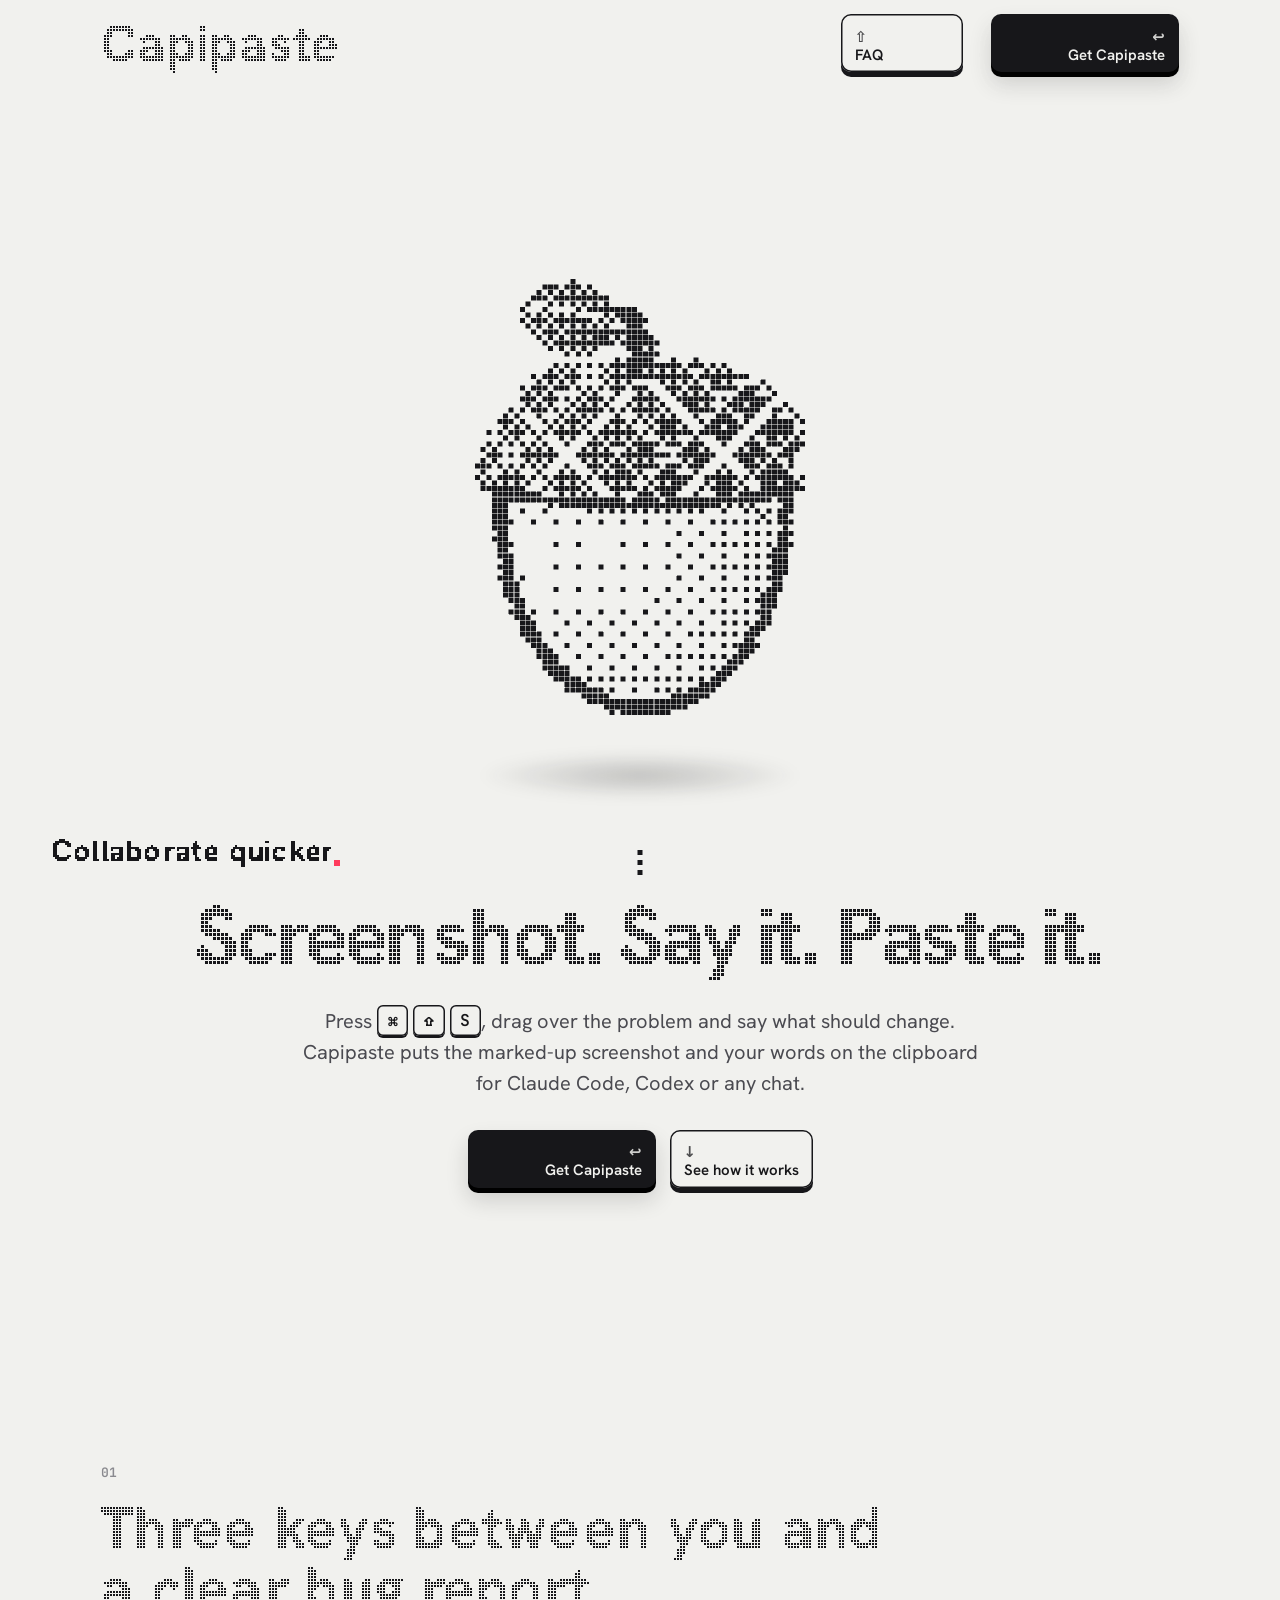
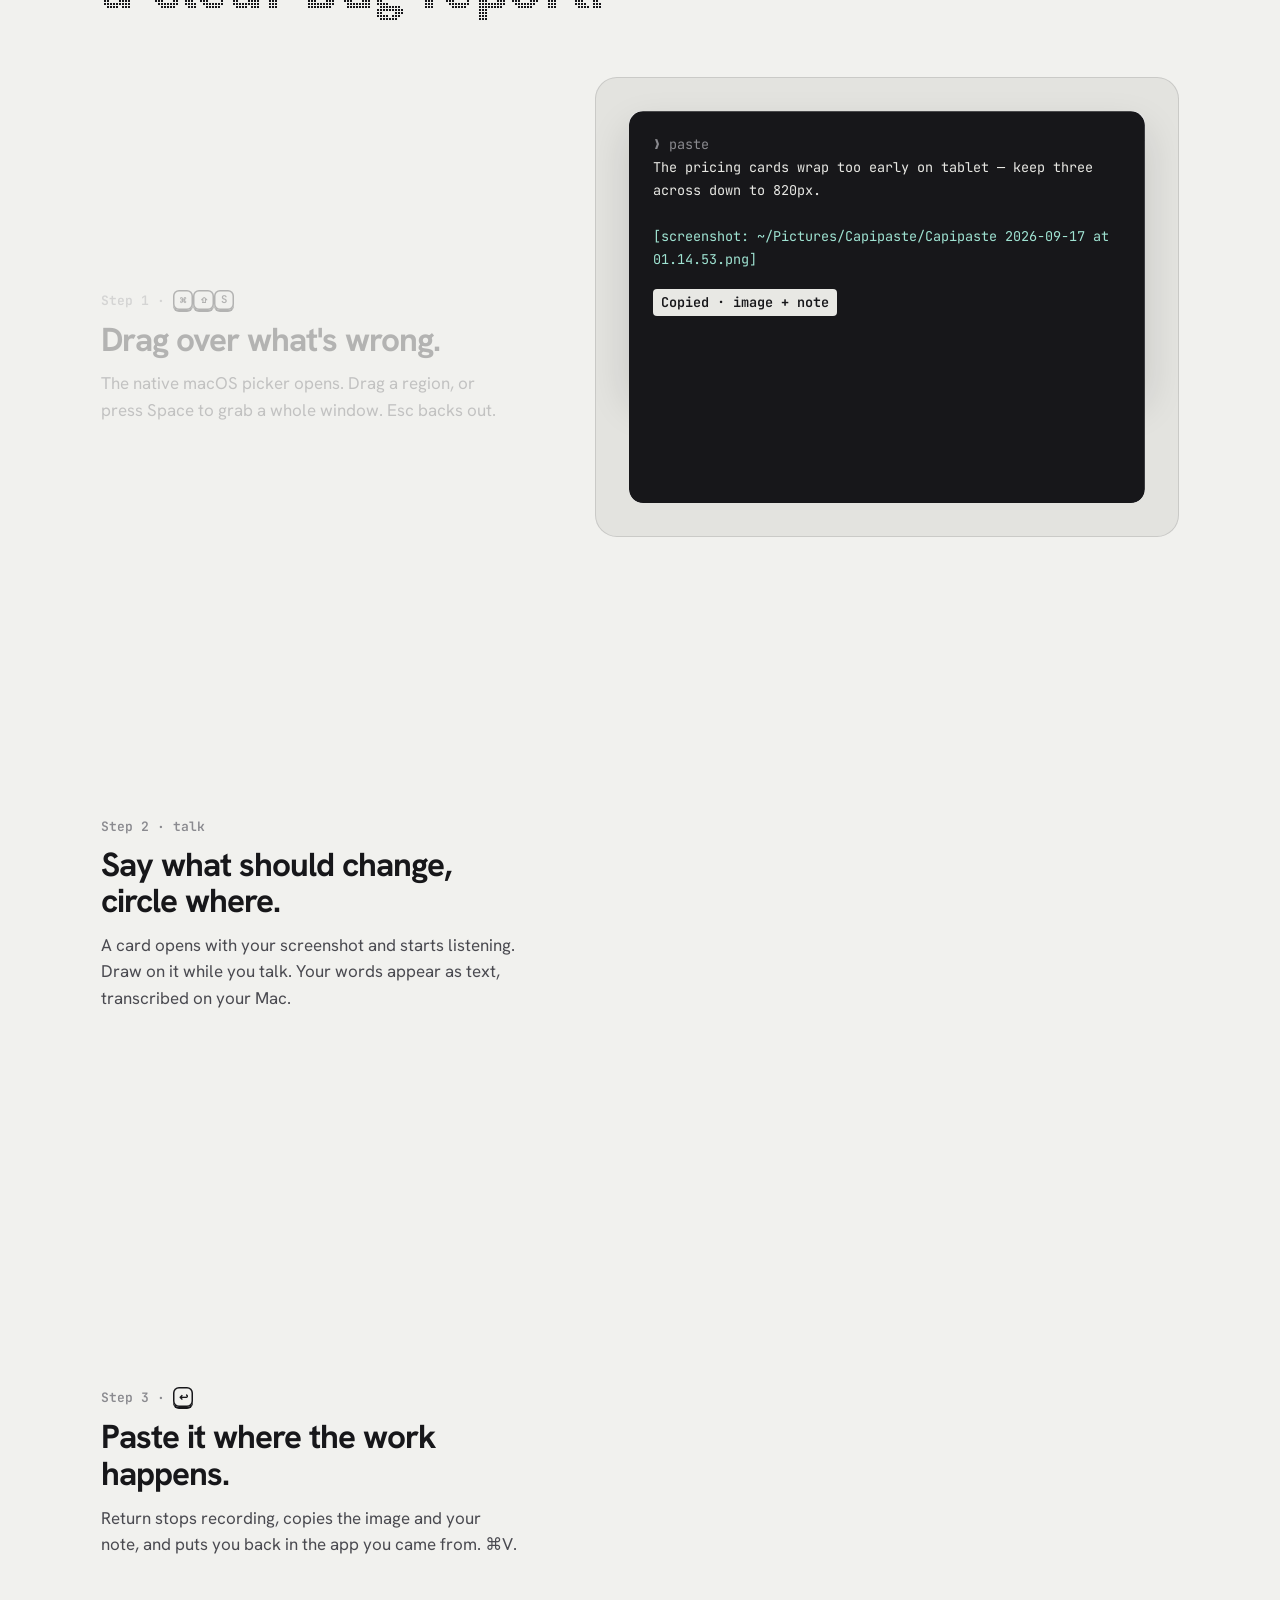
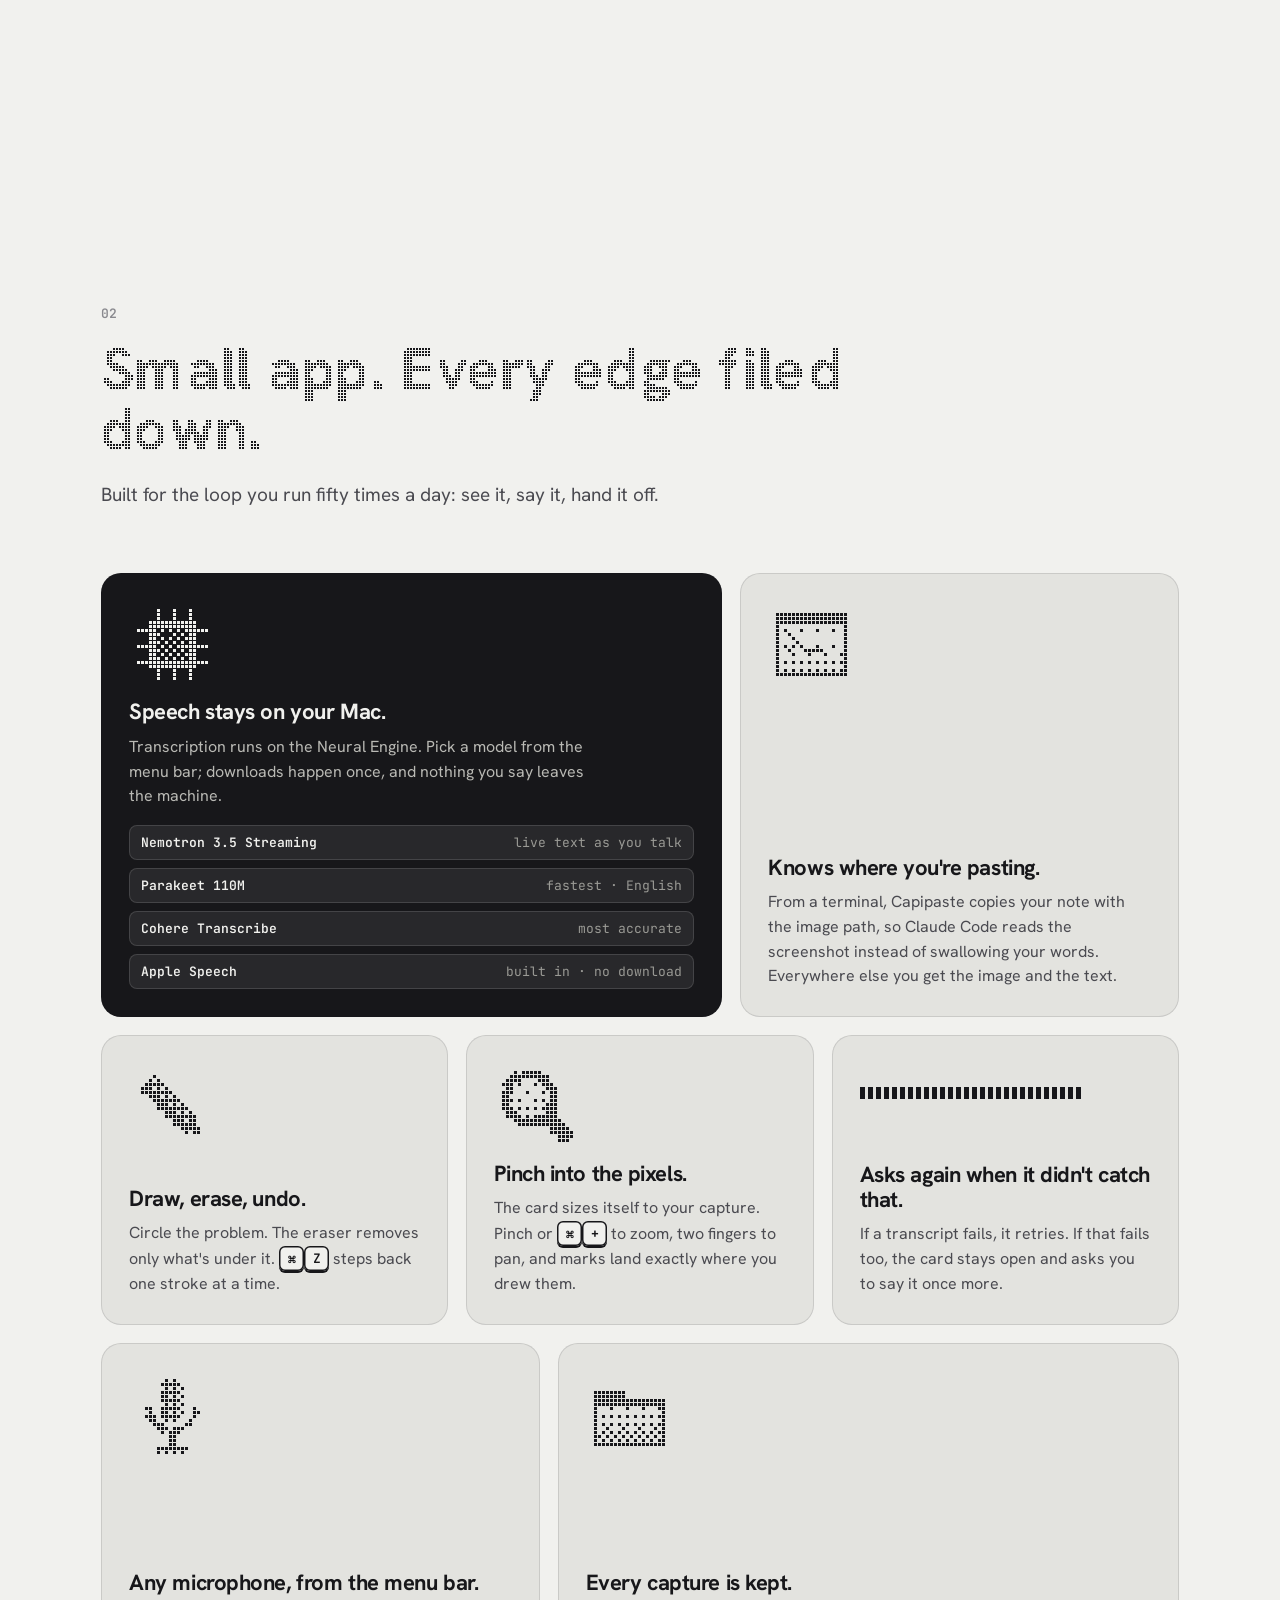
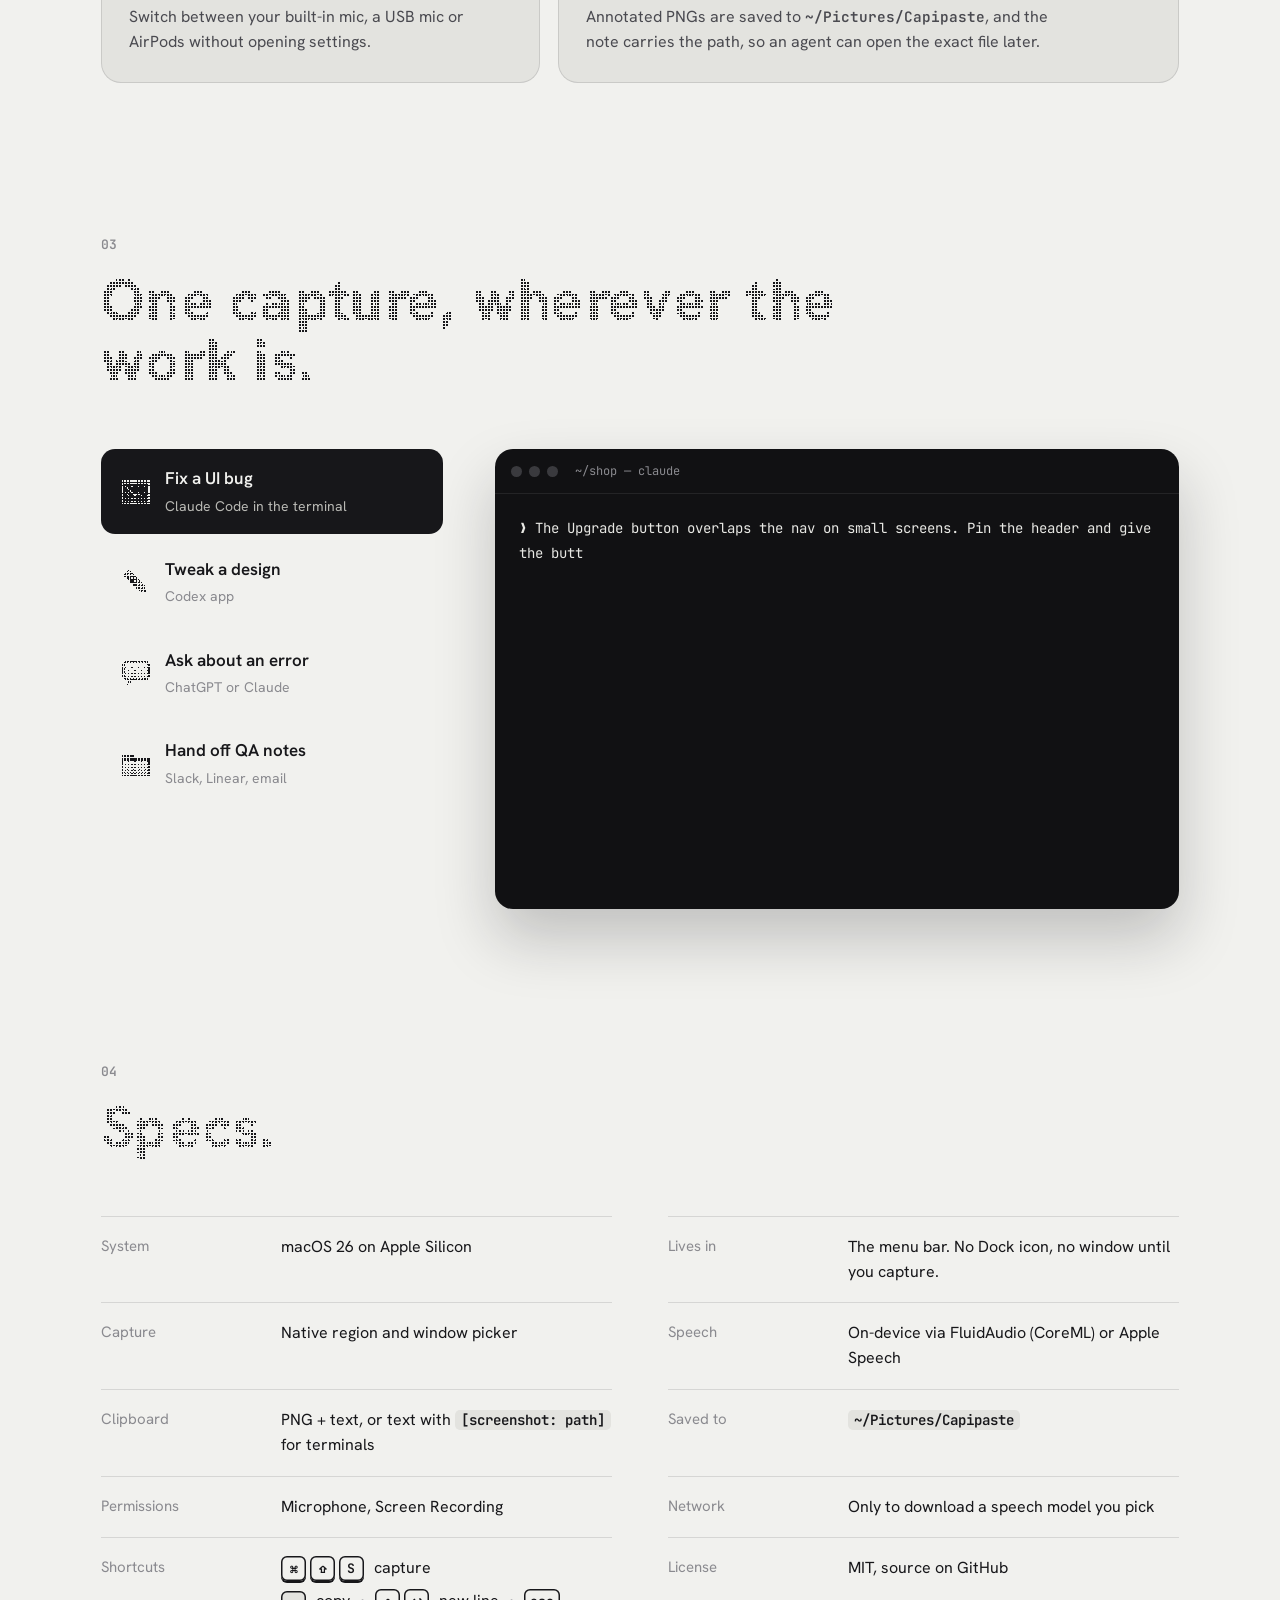
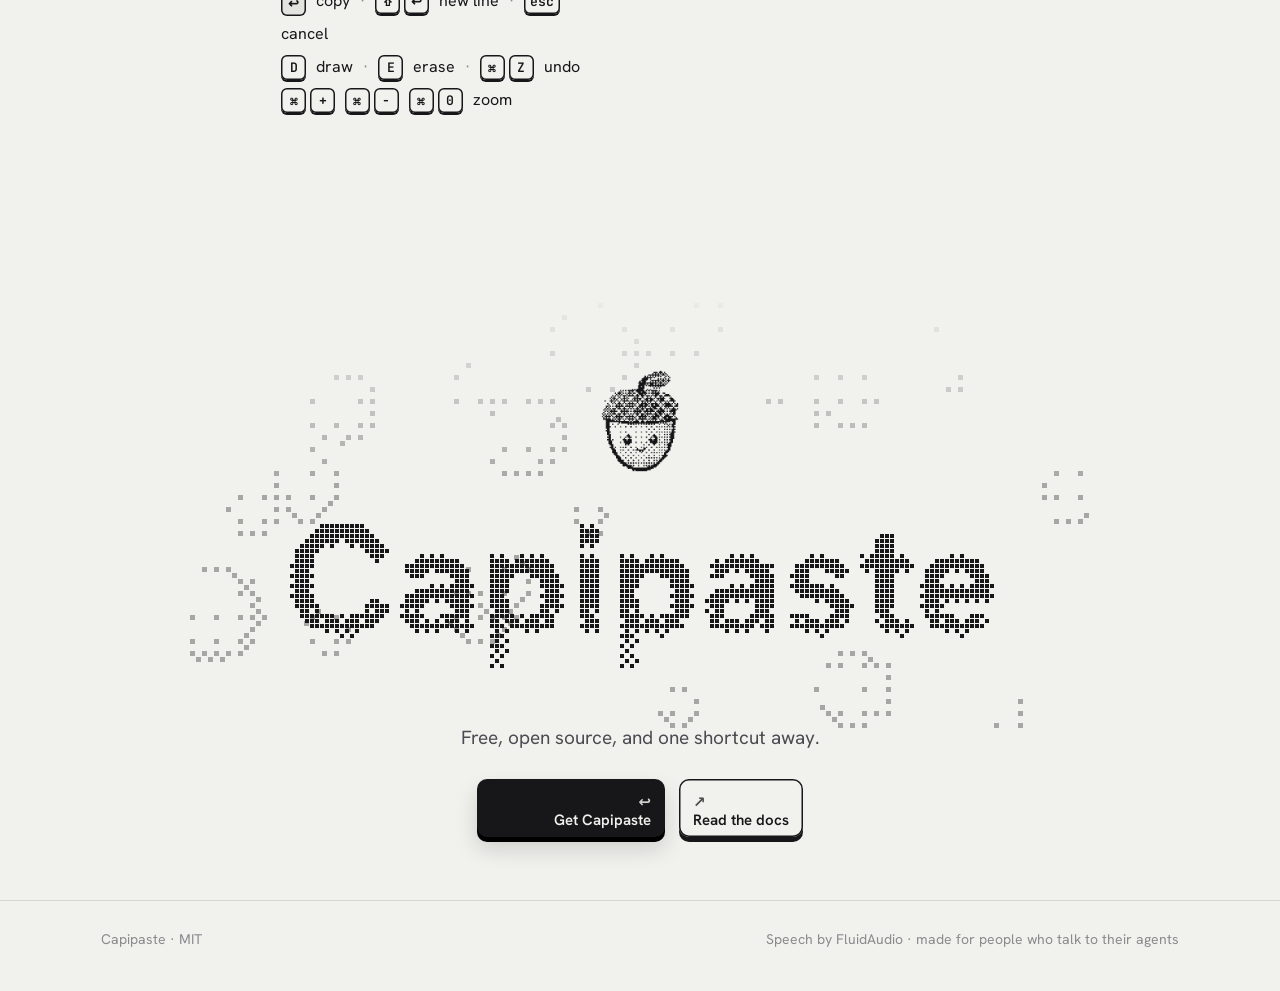
==== commit 4155265d: "Public repo: refresh description/topics, README retry + website notes, bigger recording dot Co-Autho" ====
--- a/site/index.html
+++ b/site/index.html
@@ -40,7 +40,7 @@
         <canvas class="refresh" id="refresh" aria-hidden="true"></canvas>
       </div>
       <div class="scroll-cue" aria-hidden="true"><i></i><i></i><i></i></div>
-      <span class="corner-word dither-title" data-grid="17">Collaborate quicker.</span>
+      <span class="corner-word"><span class="dither-title" data-grid="17">Collaborate quicker</span><i class="rec-dot" aria-hidden="true"></i></span>
     </div>
     <div>
       <div class="hero-copy wrap">
--- a/site/style.css
+++ b/site/style.css
@@ -100,9 +100,17 @@
   vertical-align: .08em;
 }
 .corner-word {
-  position: absolute !important; left: var(--pad); bottom: 34px;
+  position: absolute; left: var(--pad); bottom: 34px;
+  display: flex; align-items: flex-end; gap: 4px;
   font-size: 30px; font-weight: 700; line-height: 1; letter-spacing: 0.015em;
 }
+/* the full stop is the recording light */
+.rec-dot {
+  width: .2em; height: .2em; margin-bottom: .05em; flex: none;
+  background: var(--mark);
+  animation: rec 1.6s ease-in-out infinite;
+}
+@keyframes rec { 0%, 100% { opacity: 1; } 50% { opacity: .18; } }
 .scroll-cue { position: absolute; bottom: 26px; left: 50%; transform: translateX(-50%); display: grid; gap: 5px; }
 .scroll-cue i { width: 5px; height: 5px; background: var(--ink); animation: cue 1.6s infinite; }
 .scroll-cue i:nth-child(2) { animation-delay: .2s; }
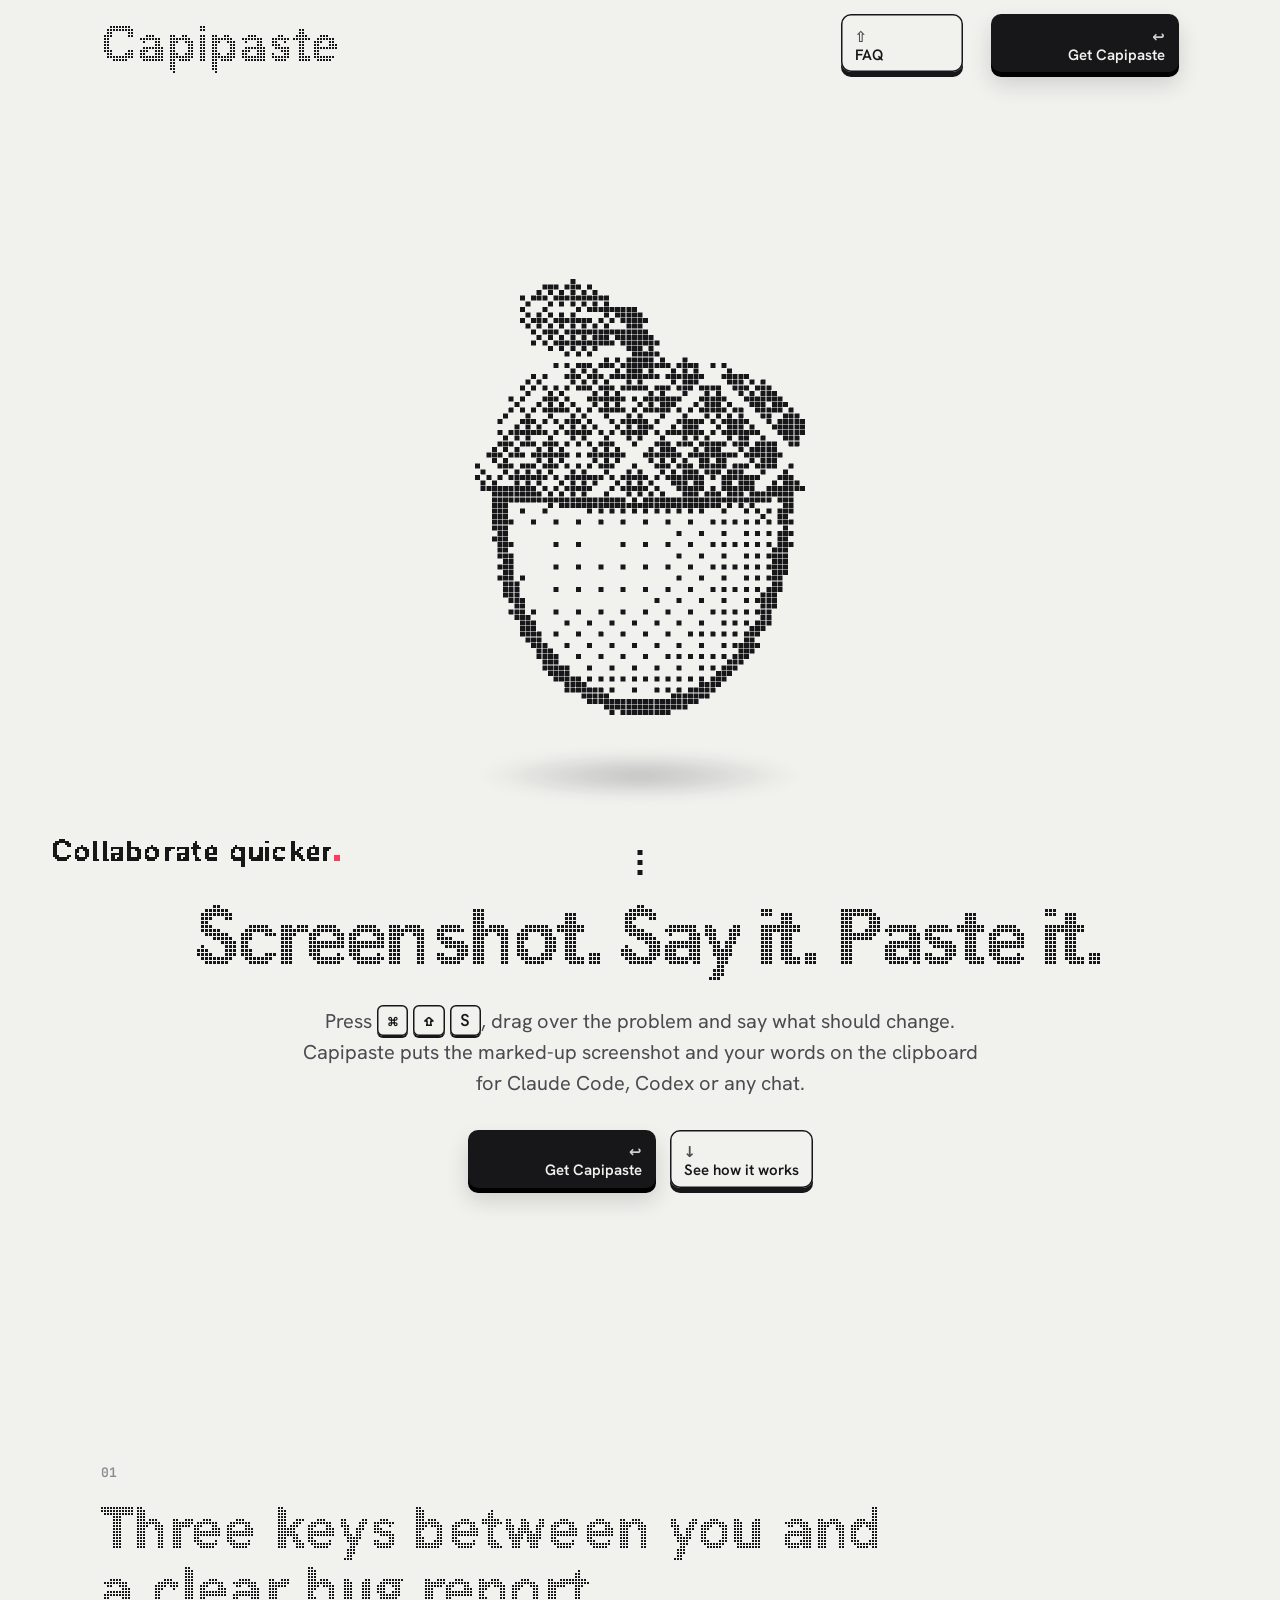
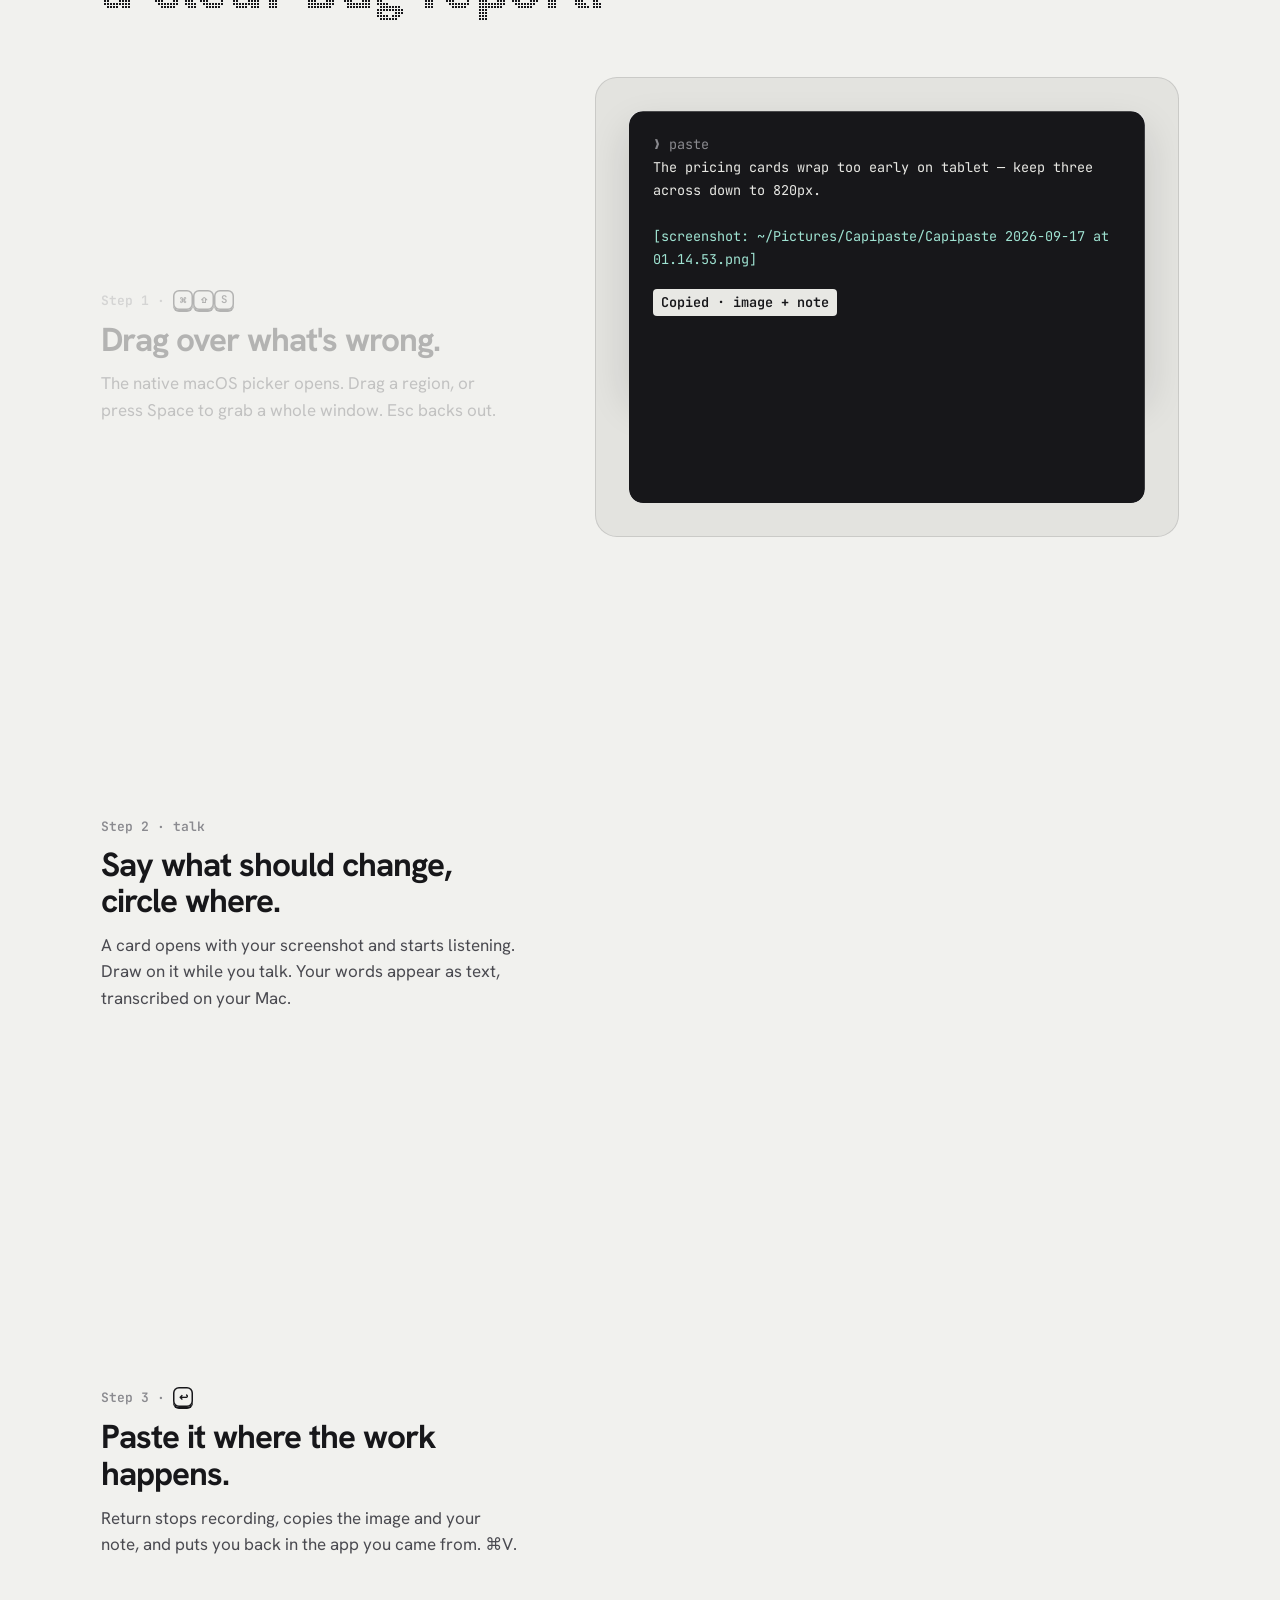
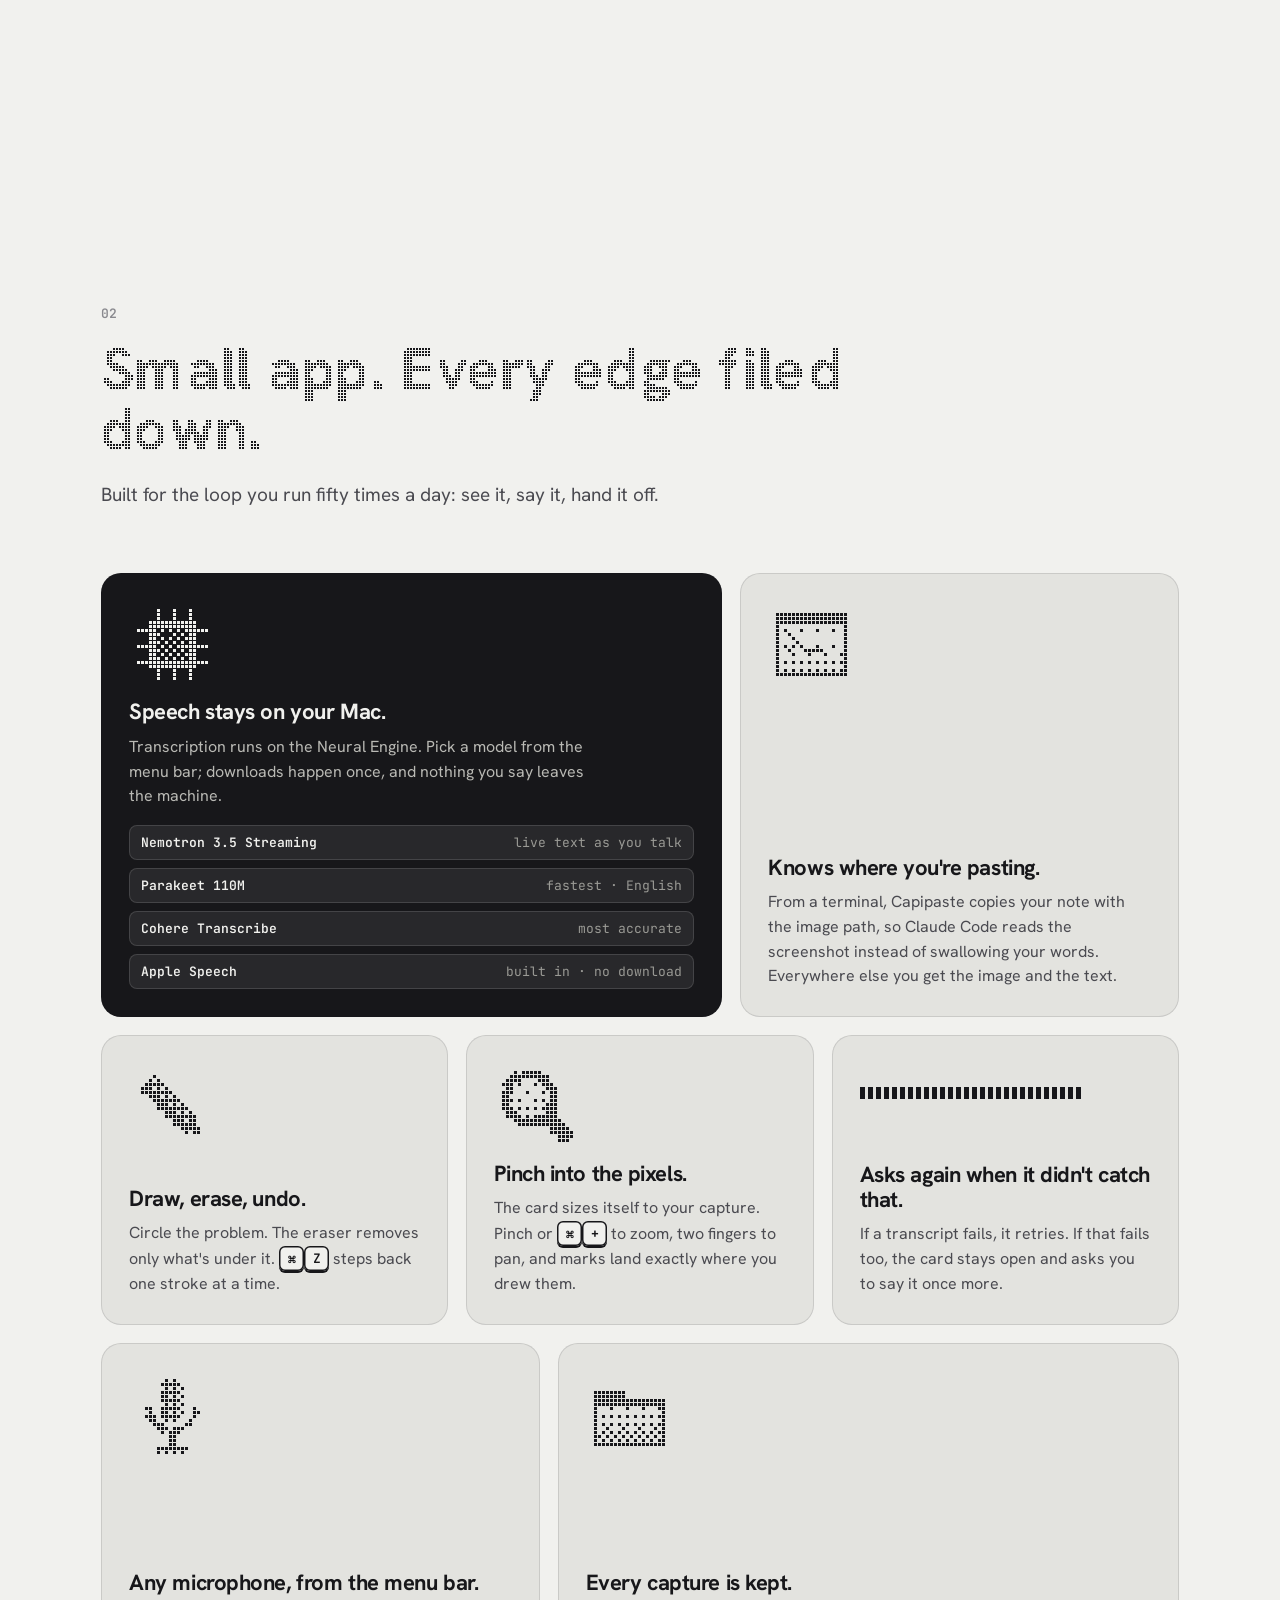
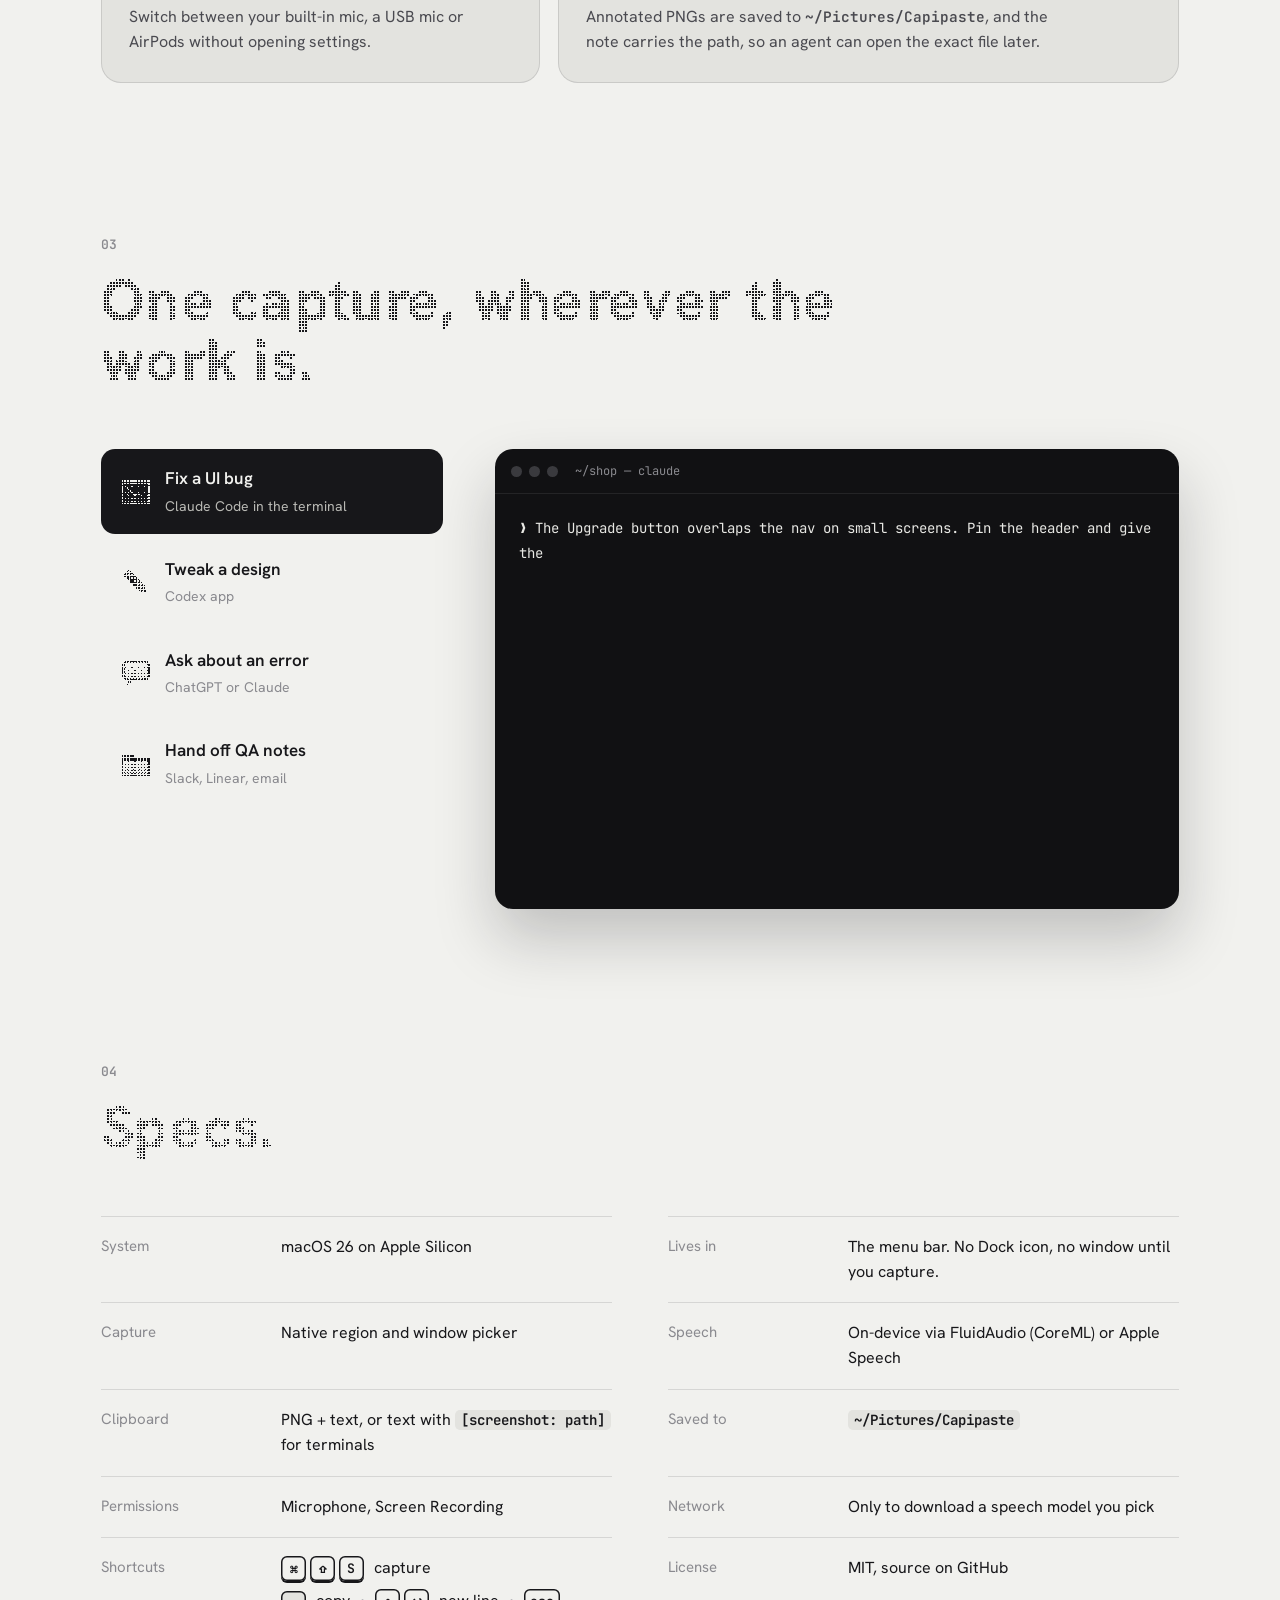
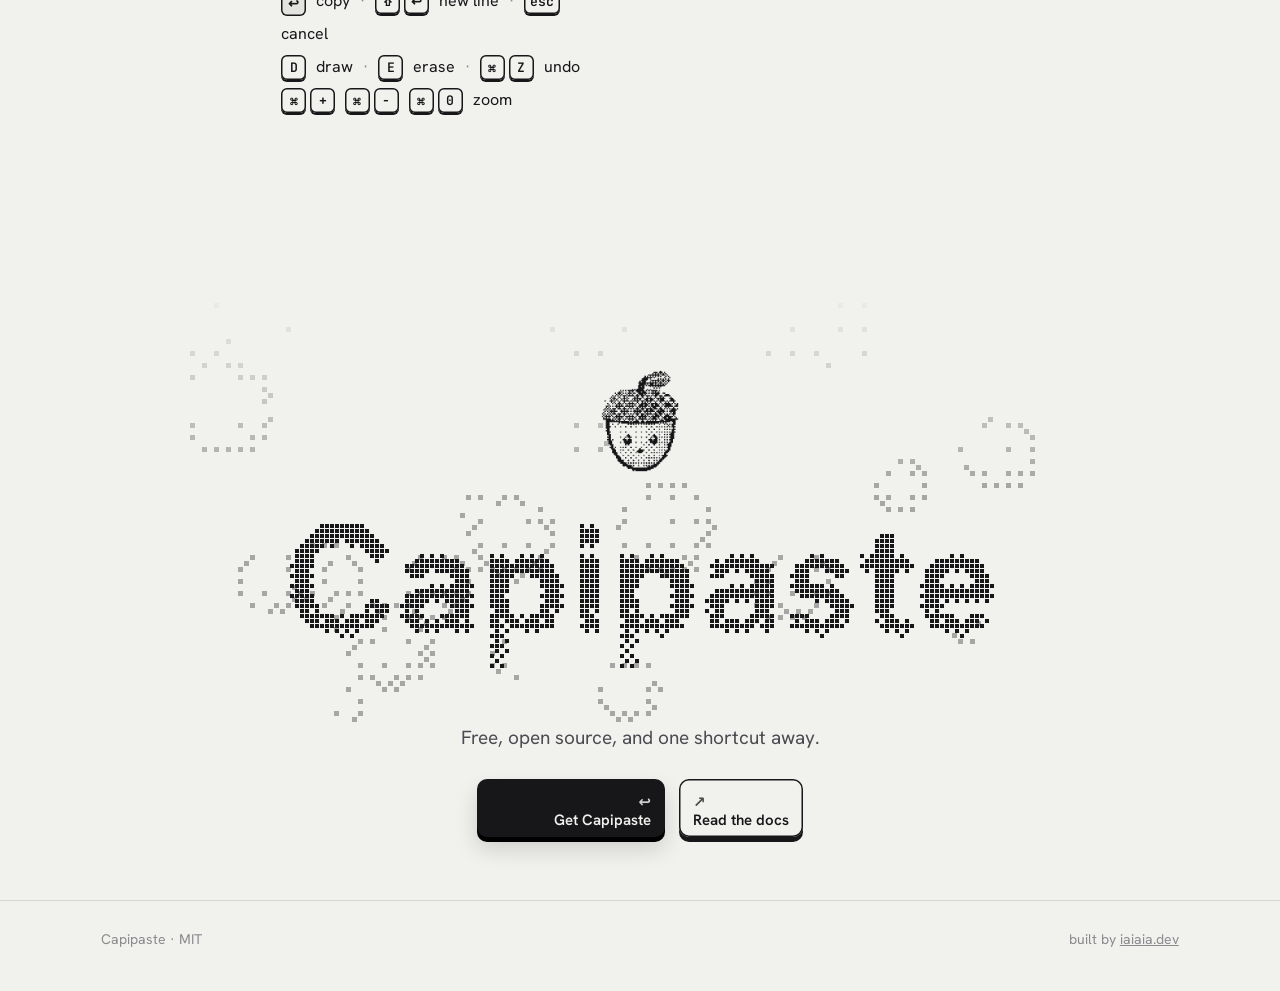
==== commit a034bc88: "Site footer: built by iaiaia.dev Co-Authored-By: Claude Opus 5 (1M context) <noreply@anthropic.com>" ====
--- a/site/index.html
+++ b/site/index.html
@@ -221,7 +221,7 @@
 <footer>
   <div class="wrap">
     <span>Capipaste · MIT</span>
-    <span>Speech by FluidAudio · made for people who talk to their agents</span>
+    <span>built by <a href="https://iaiaia.dev">iaiaia.dev</a></span>
   </div>
 </footer>
 
--- a/site/style.css
+++ b/site/style.css
@@ -106,7 +106,7 @@
 }
 /* the full stop is the recording light */
 .rec-dot {
-  width: .2em; height: .2em; margin-bottom: .05em; flex: none;
+  width: .2em; height: .2em; margin-bottom: .2em; flex: none;
   background: var(--mark);
   animation: rec 1.6s ease-in-out infinite;
 }
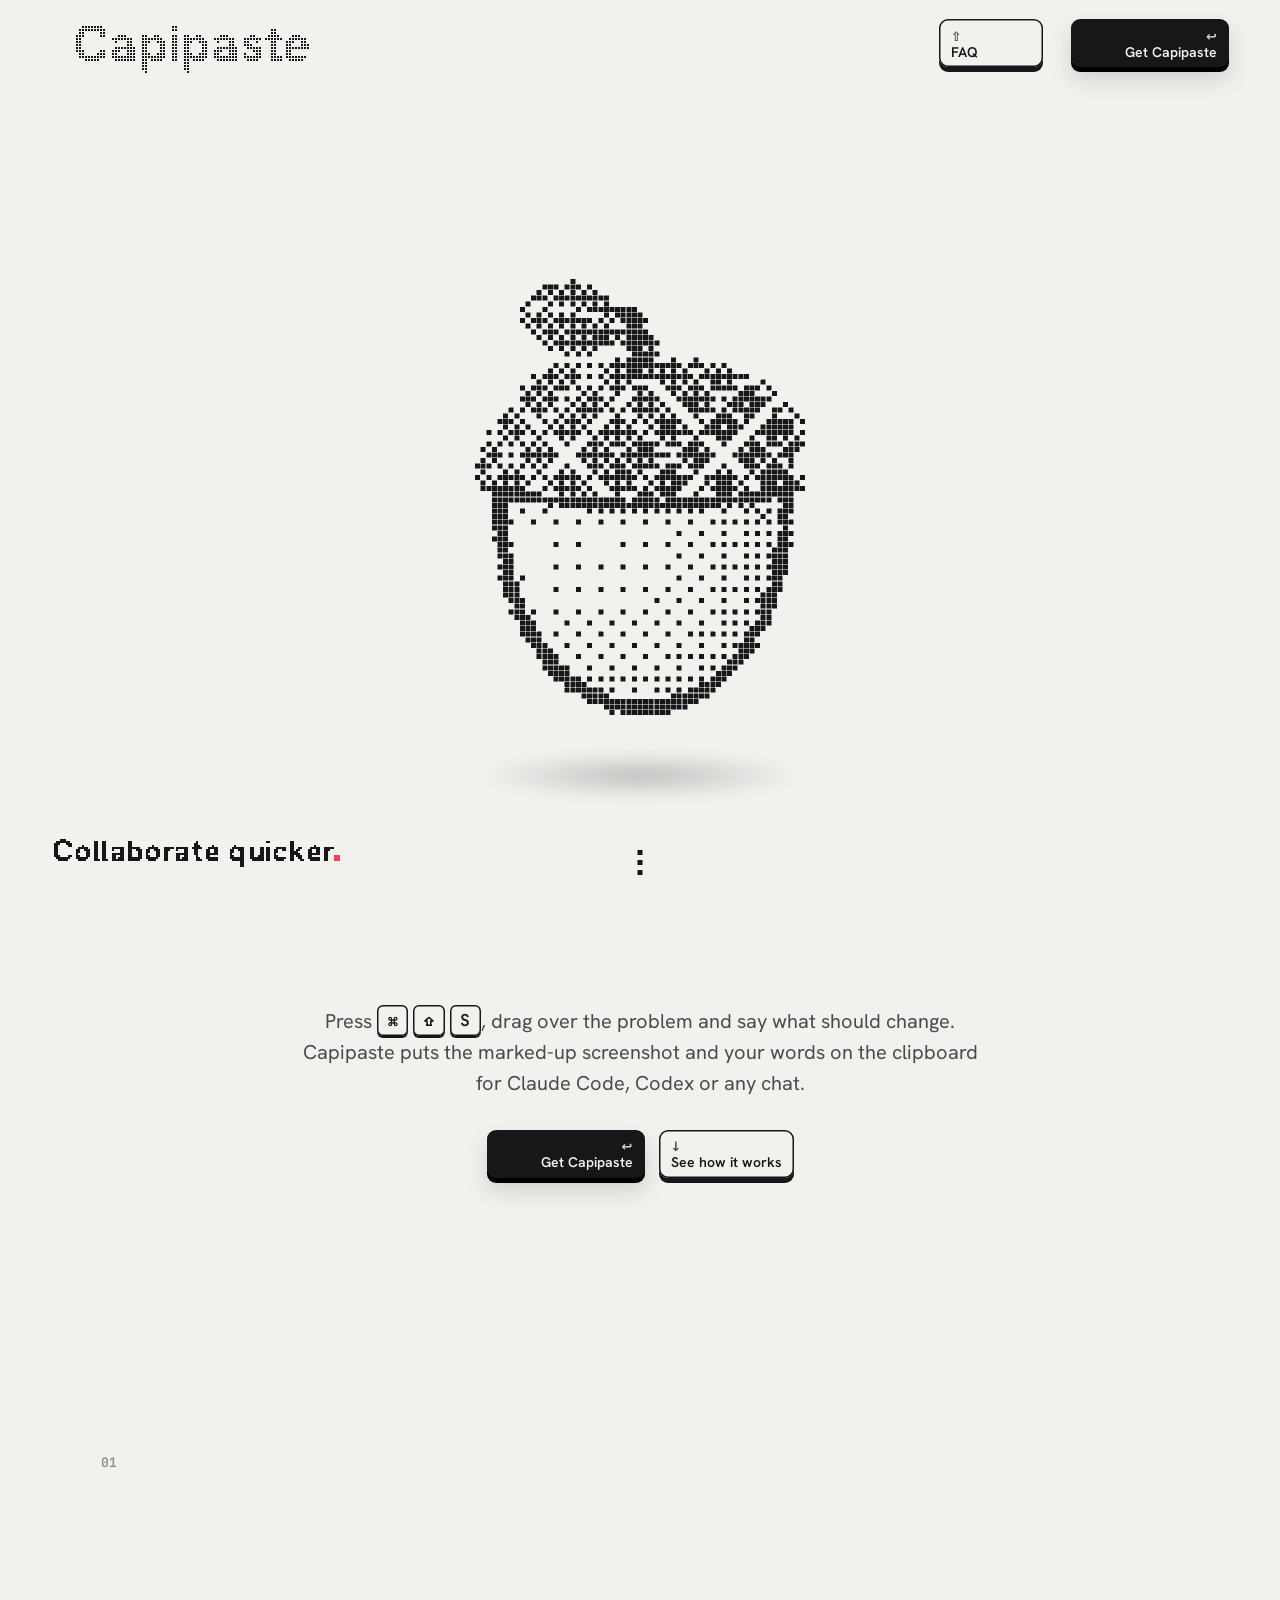
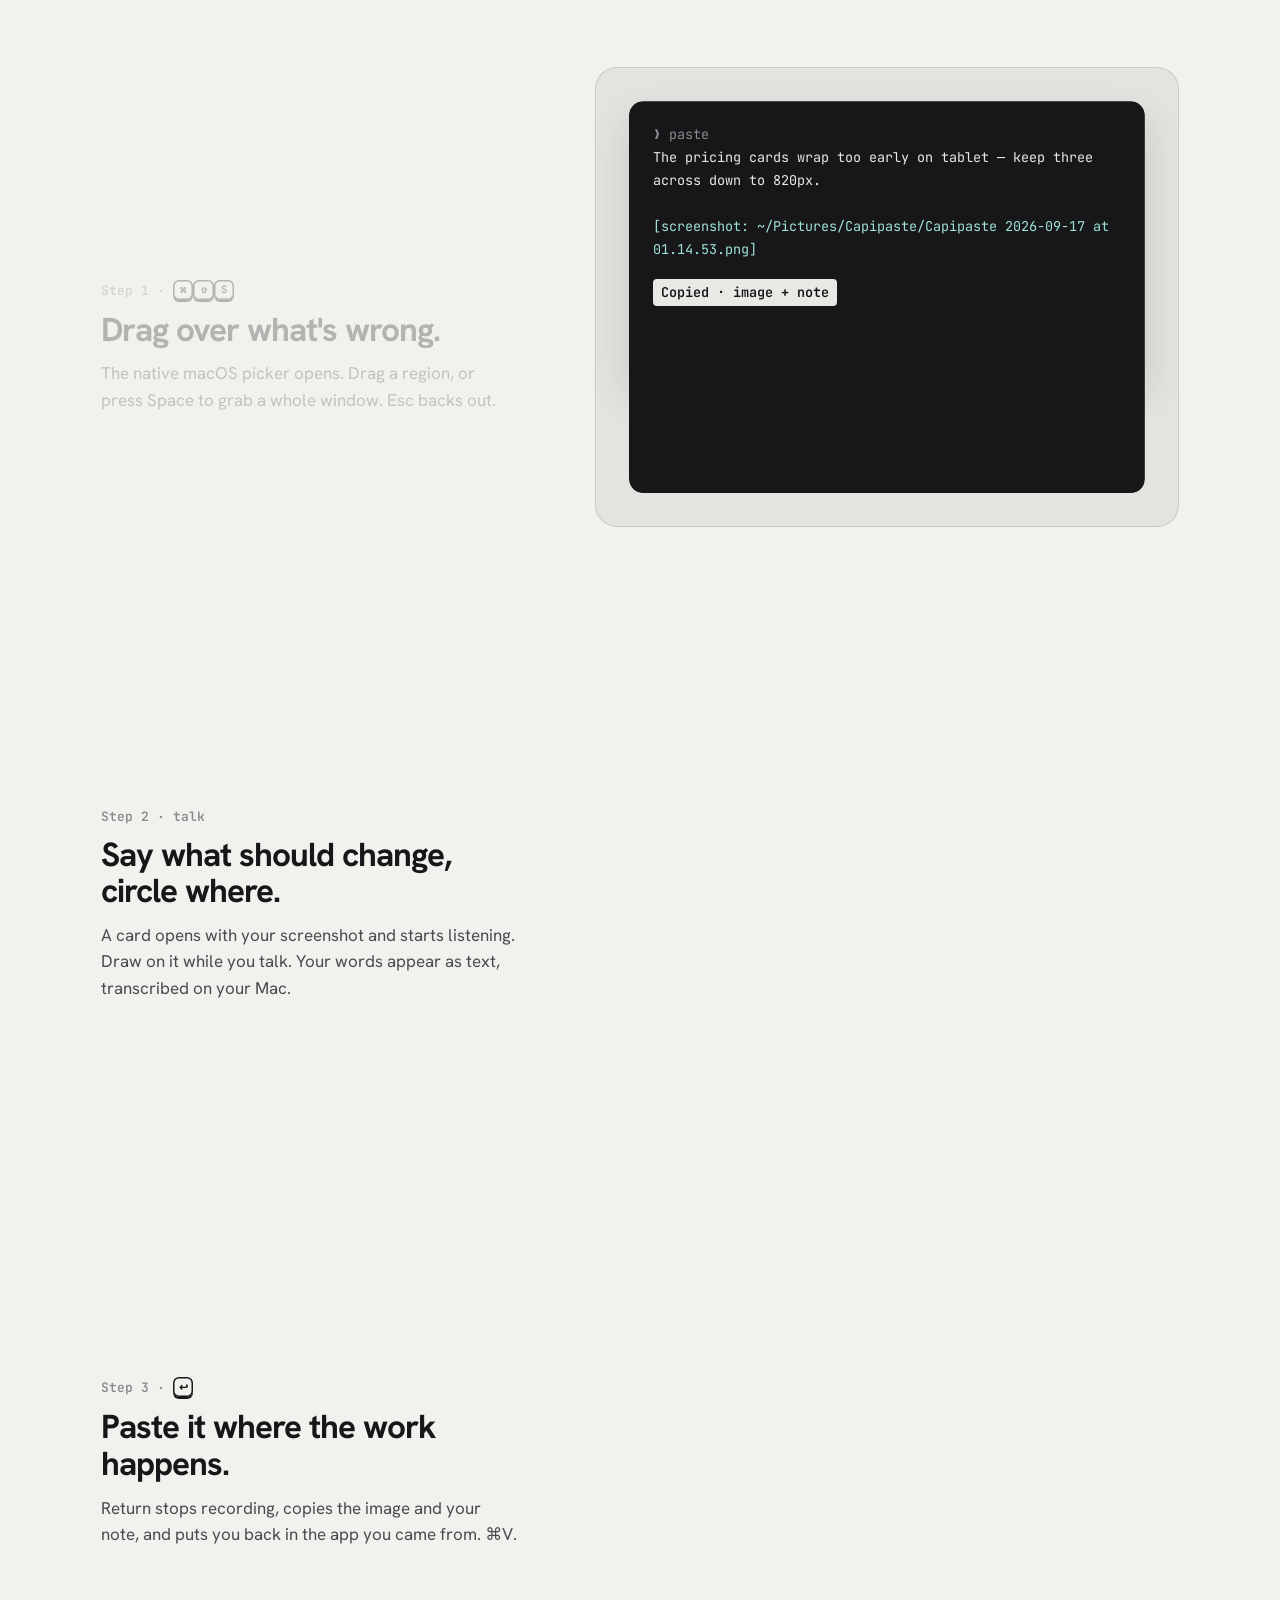
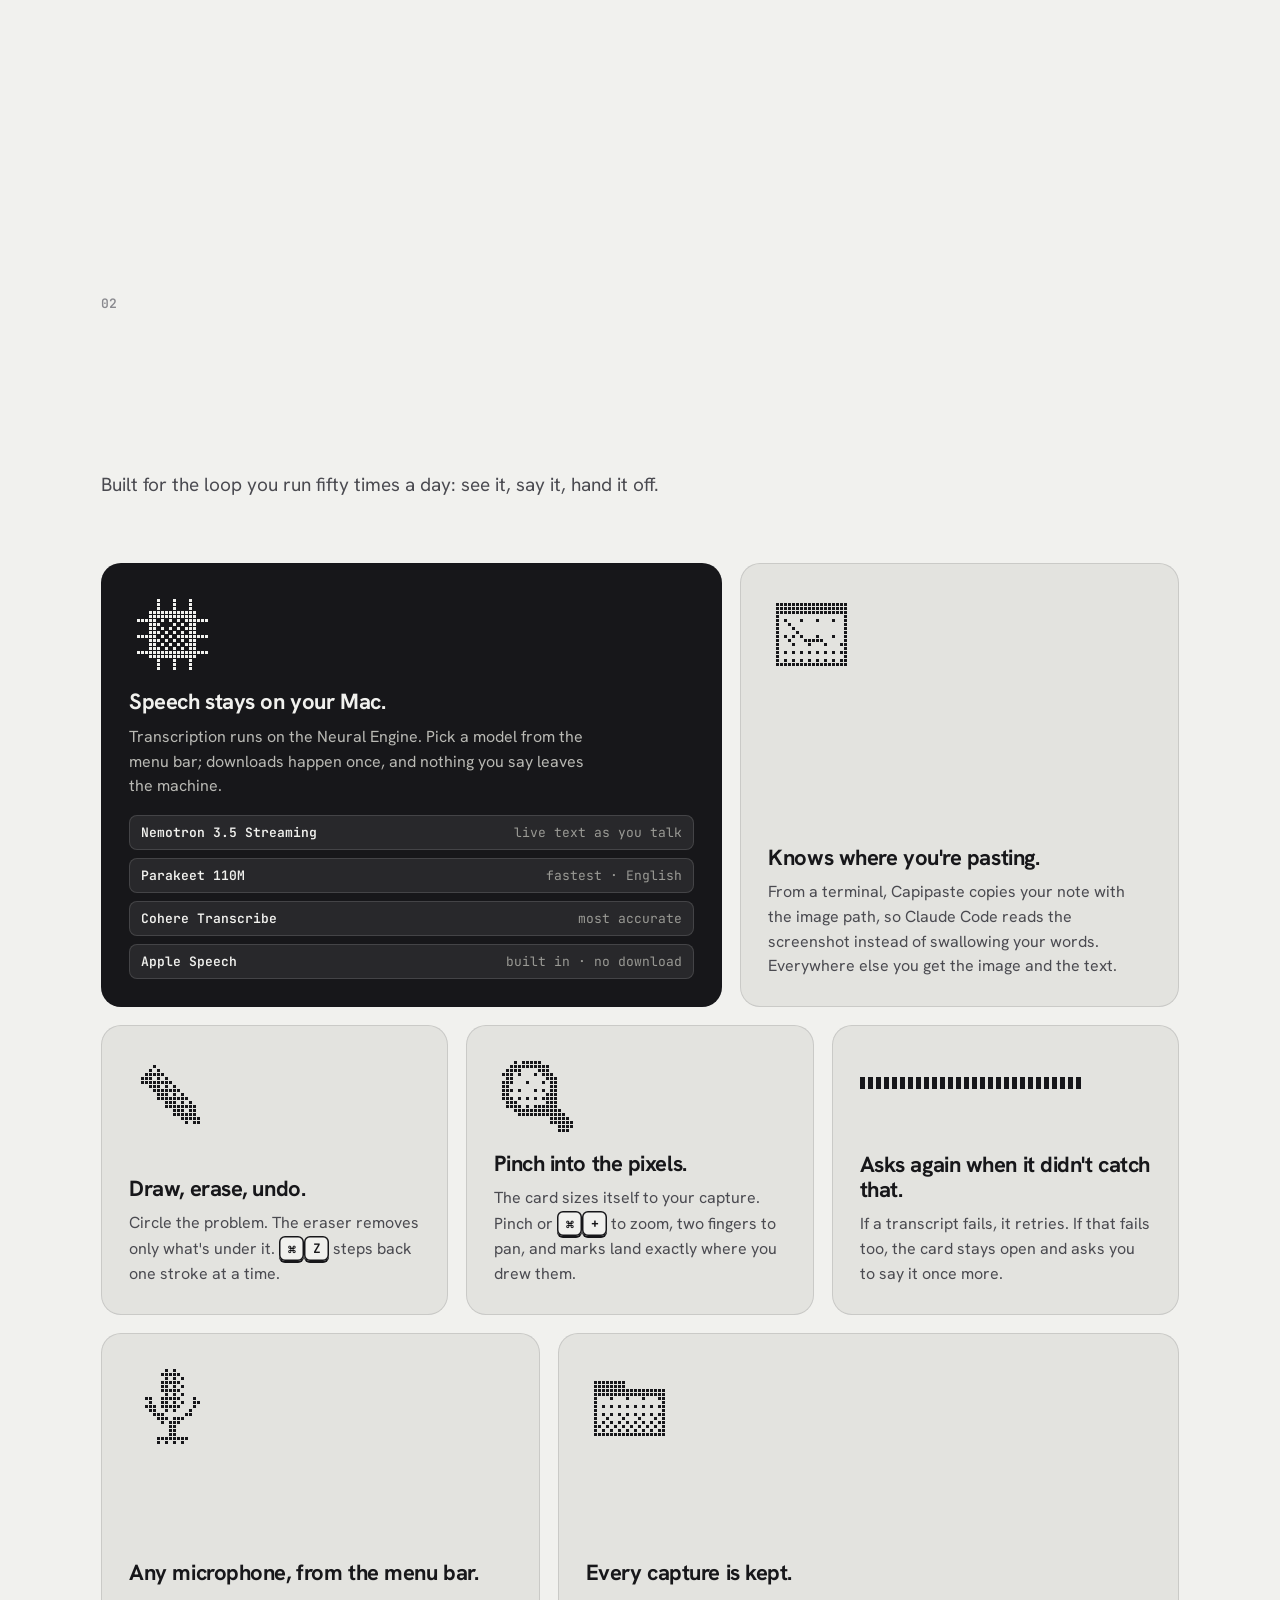
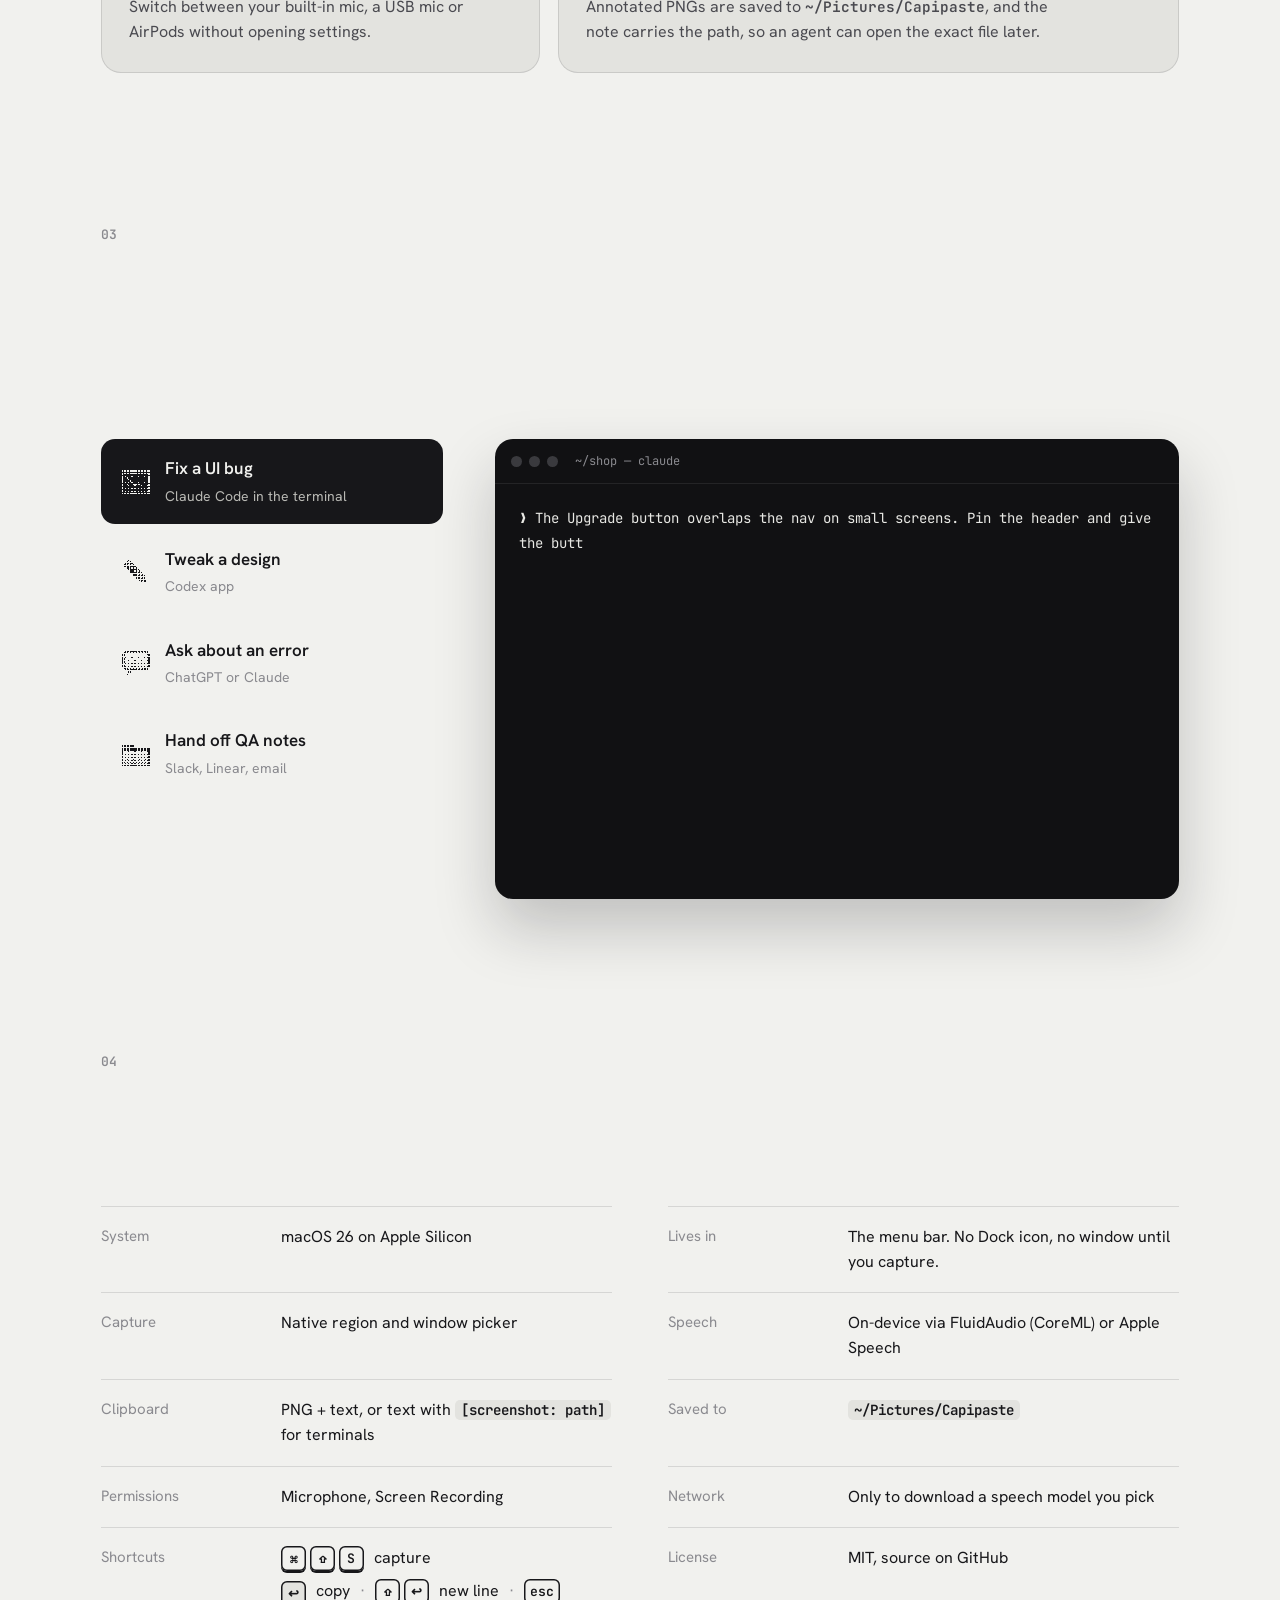
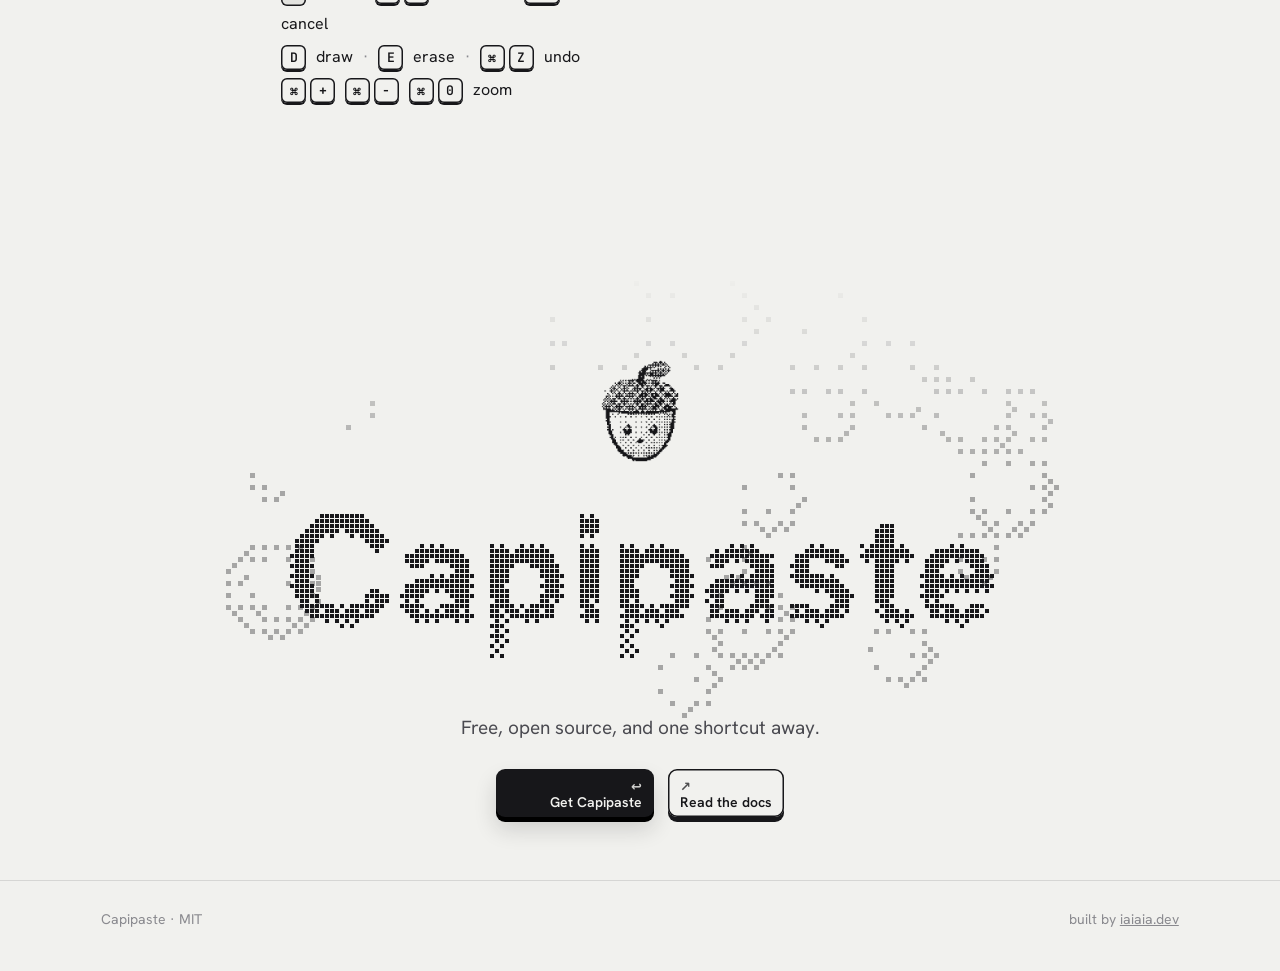
==== commit 5cee9683: "Site: edge-to-edge nav, smaller keys, wordmark centred over the corner line, titles dot in/out on sc" ====
--- a/site/index.html
+++ b/site/index.html
@@ -17,8 +17,8 @@
 <body>
 
 <nav class="nav" id="nav">
-  <div class="wrap">
-    <a class="brand" href="index.html"><span class="brand-word dither-title" data-grid="15">Capipaste</span></a>
+  <div class="nav-row">
+    <a class="brand" href="index.html"><span class="brand-word dither-title" data-static data-grid="15">Capipaste</span></a>
     <ul>
       <li><a class="key" href="faq.html"><i aria-hidden="true">&#8679;</i><span>FAQ</span></a></li>
     </ul>
@@ -39,8 +39,9 @@
         <div class="shadow" aria-hidden="true"></div>
         <canvas class="refresh" id="refresh" aria-hidden="true"></canvas>
       </div>
+      <div class="bubbles-layer" id="bubbles-layer" aria-hidden="true"></div>
       <div class="scroll-cue" aria-hidden="true"><i></i><i></i><i></i></div>
-      <span class="corner-word"><span class="dither-title" data-grid="17">Collaborate quicker</span><i class="rec-dot" aria-hidden="true"></i></span>
+      <span class="corner-word"><span class="dither-title" data-static data-grid="17">Collaborate quicker</span><i class="rec-dot" aria-hidden="true"></i></span>
     </div>
     <div>
       <div class="hero-copy wrap">
--- a/site/style.css
+++ b/site/style.css
@@ -38,23 +38,23 @@
   transition: border-color .3s;
 }
 .nav.scrolled { border-bottom-color: var(--rule); }
-.nav .wrap { display: flex; align-items: center; gap: 28px; height: var(--nav-h); }
-.brand { text-decoration: none; display: block; line-height: 0; }
+.nav-row { display: flex; align-items: center; gap: 28px; height: var(--nav-h); padding: 0 var(--pad); }
+.brand { text-decoration: none; display: block; line-height: 0; will-change: transform; }
 .brand-word { display: inline-block; font-size: 52px; font-weight: 700; line-height: 1; letter-spacing: 0.015em; }
 /* key-row nav: each link is a numbered key; number keys jump there */
 .nav ul { display: flex; gap: 12px; list-style: none; padding: 0; margin-left: auto; align-items: center; }
 /* Mac keycaps: symbol above the label, like the keys on an Apple keyboard */
 .key, .cta {
   position: relative; display: grid; align-content: end; gap: 2px;
-  height: 58px; padding: 0 14px 9px; border-radius: 10px;
-  text-decoration: none; font-size: 15px; font-weight: 600; line-height: 1.1;
+  height: 48px; padding: 0 12px 7px; border-radius: 9px;
+  text-decoration: none; font-size: 14px; font-weight: 600; line-height: 1.1;
   transform: translateY(-3px);
   transition: transform .09s ease, box-shadow .09s ease, background .2s;
 }
-.key i, .cta i { font-style: normal; font-size: 15px; line-height: 1; opacity: .75; }
+.key i, .cta i { font-style: normal; font-size: 13px; line-height: 1; opacity: .75; }
 /* shift key */
 .key {
-  justify-items: start; min-width: 122px; color: var(--ink); background: var(--paper);
+  justify-items: start; min-width: 104px; color: var(--ink); background: var(--paper);
   box-shadow: inset 0 0 0 1.5px var(--ink), 0 5px 0 var(--ink);
 }
 .key:hover { transform: translateY(-1px); box-shadow: inset 0 0 0 1.5px var(--ink), 0 3px 0 var(--ink); }
@@ -63,7 +63,7 @@
 }
 /* return key */
 .cta {
-  justify-items: end; text-align: right; min-width: 188px; flex: none;
+  justify-items: end; text-align: right; min-width: 158px; flex: none;
   color: var(--paper); background: var(--ink);
   box-shadow: 0 5px 0 #000, 0 12px 22px rgba(23,23,26,.16);
 }
@@ -358,3 +358,29 @@
 
 /* anchors land below the sticky nav */
 section[id] { scroll-margin-top: calc(var(--nav-h) + 24px); }
+
+/* ---------- hero speech bubbles ---------- */
+.bubbles-layer { position: absolute; inset: 0; pointer-events: none; overflow: hidden; z-index: 3; }
+.say {
+  position: absolute; max-width: min(340px, 40vw);
+  padding: 12px 16px 14px; border-radius: 14px;
+  background: color-mix(in srgb, var(--paper) 86%, transparent);
+  box-shadow: inset 0 0 0 2px var(--ink), 0 10px 24px rgba(23,23,26,.10);
+  opacity: 0; transition: opacity .45s ease, transform .45s cubic-bezier(.2,.8,.2,1);
+  transform: translateY(8px);
+}
+.say.in { opacity: 1; transform: none; }
+/* tail, on whichever side the bubble sits */
+.say::after {
+  content: ""; position: absolute; bottom: -9px; width: 14px; height: 14px;
+  background: var(--paper); box-shadow: inset 0 0 0 2px var(--ink);
+  transform: rotate(45deg); clip-path: polygon(100% 0, 100% 100%, 0 100%);
+}
+.say.left::after { left: 22px; }
+.say.right::after { right: 22px; }
+.say .line { display: inline-block; position: relative; vertical-align: top; font-size: 17px; font-weight: 600; line-height: 1.25; letter-spacing: 0.015em; }
+/* the rare one: dots cycle through hues like an old terminal */
+.say .cycle canvas { animation: hue 2.4s linear infinite; }
+@keyframes hue { to { filter: hue-rotate(360deg); } }
+@media (max-width: 900px) { .say { max-width: 62vw; } .say .line { font-size: 15px; } }
+@media (prefers-reduced-motion: reduce) { .bubbles-layer { display: none; } }
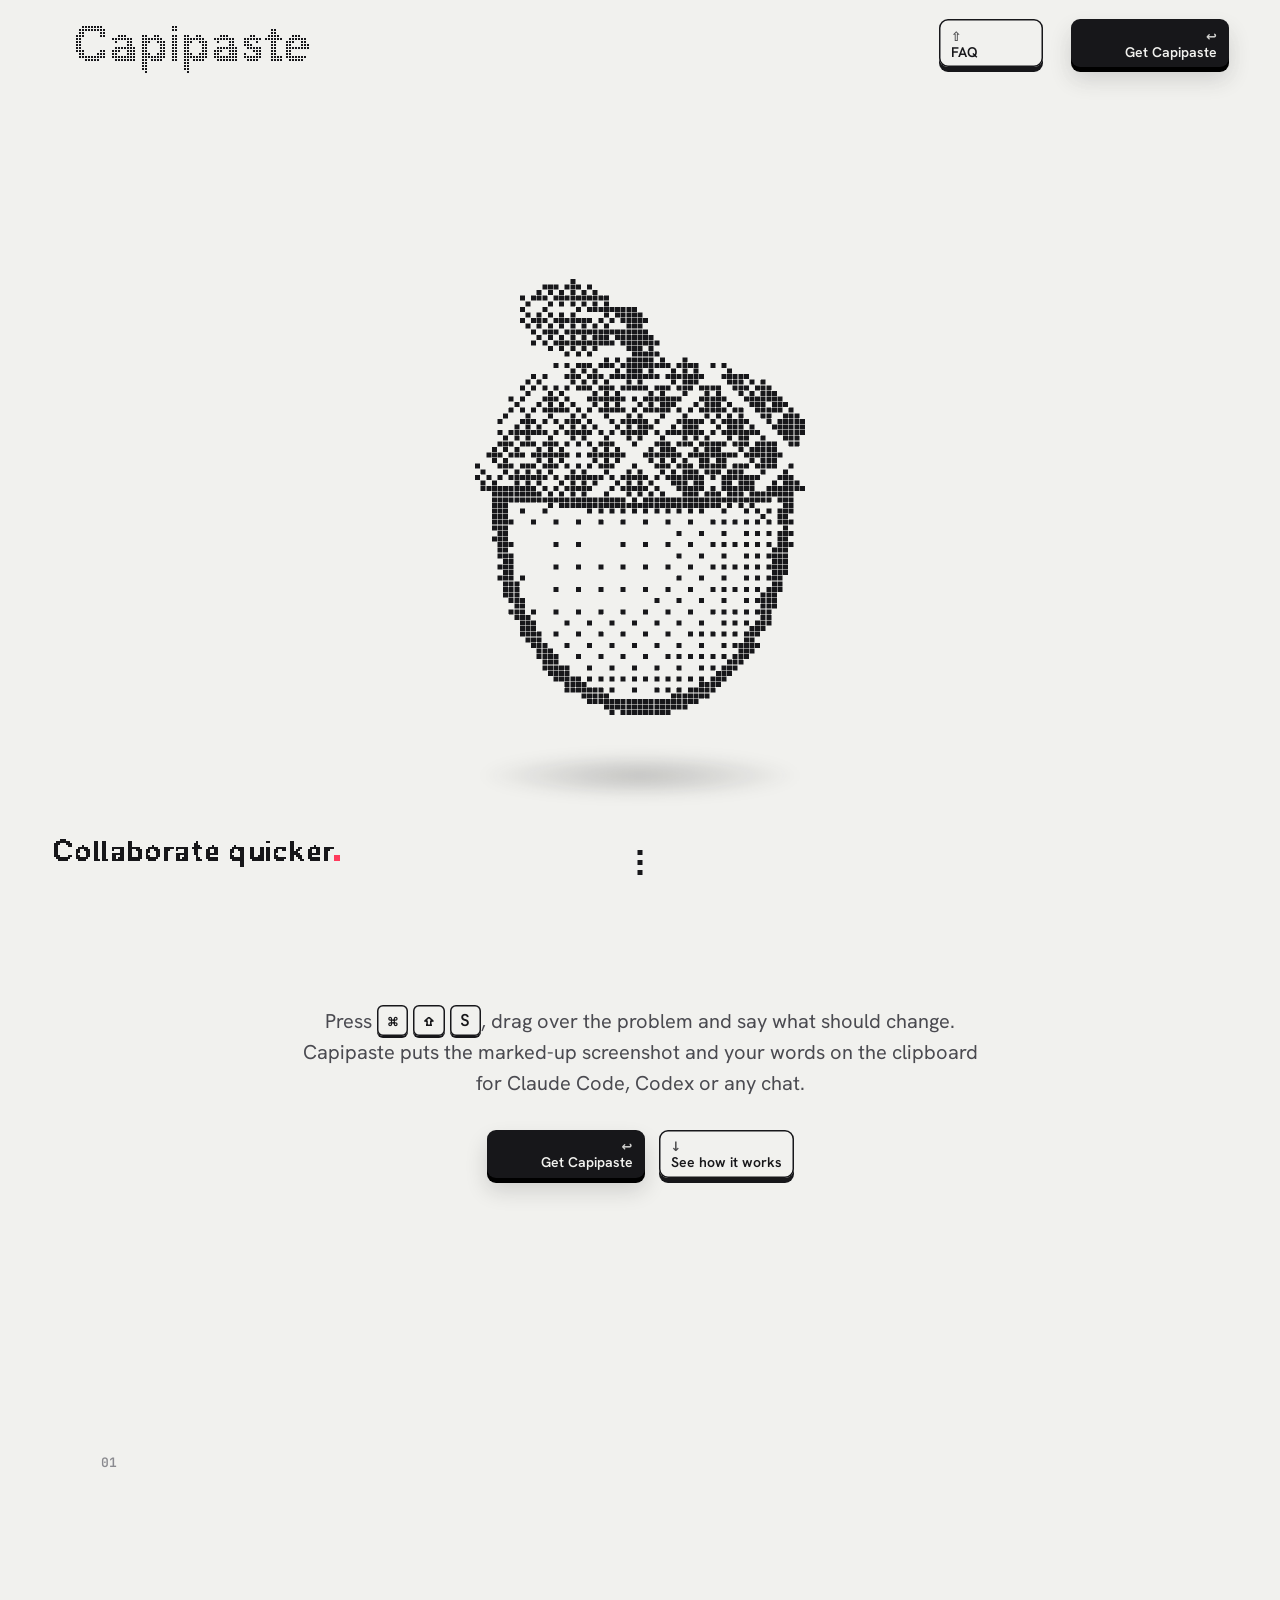
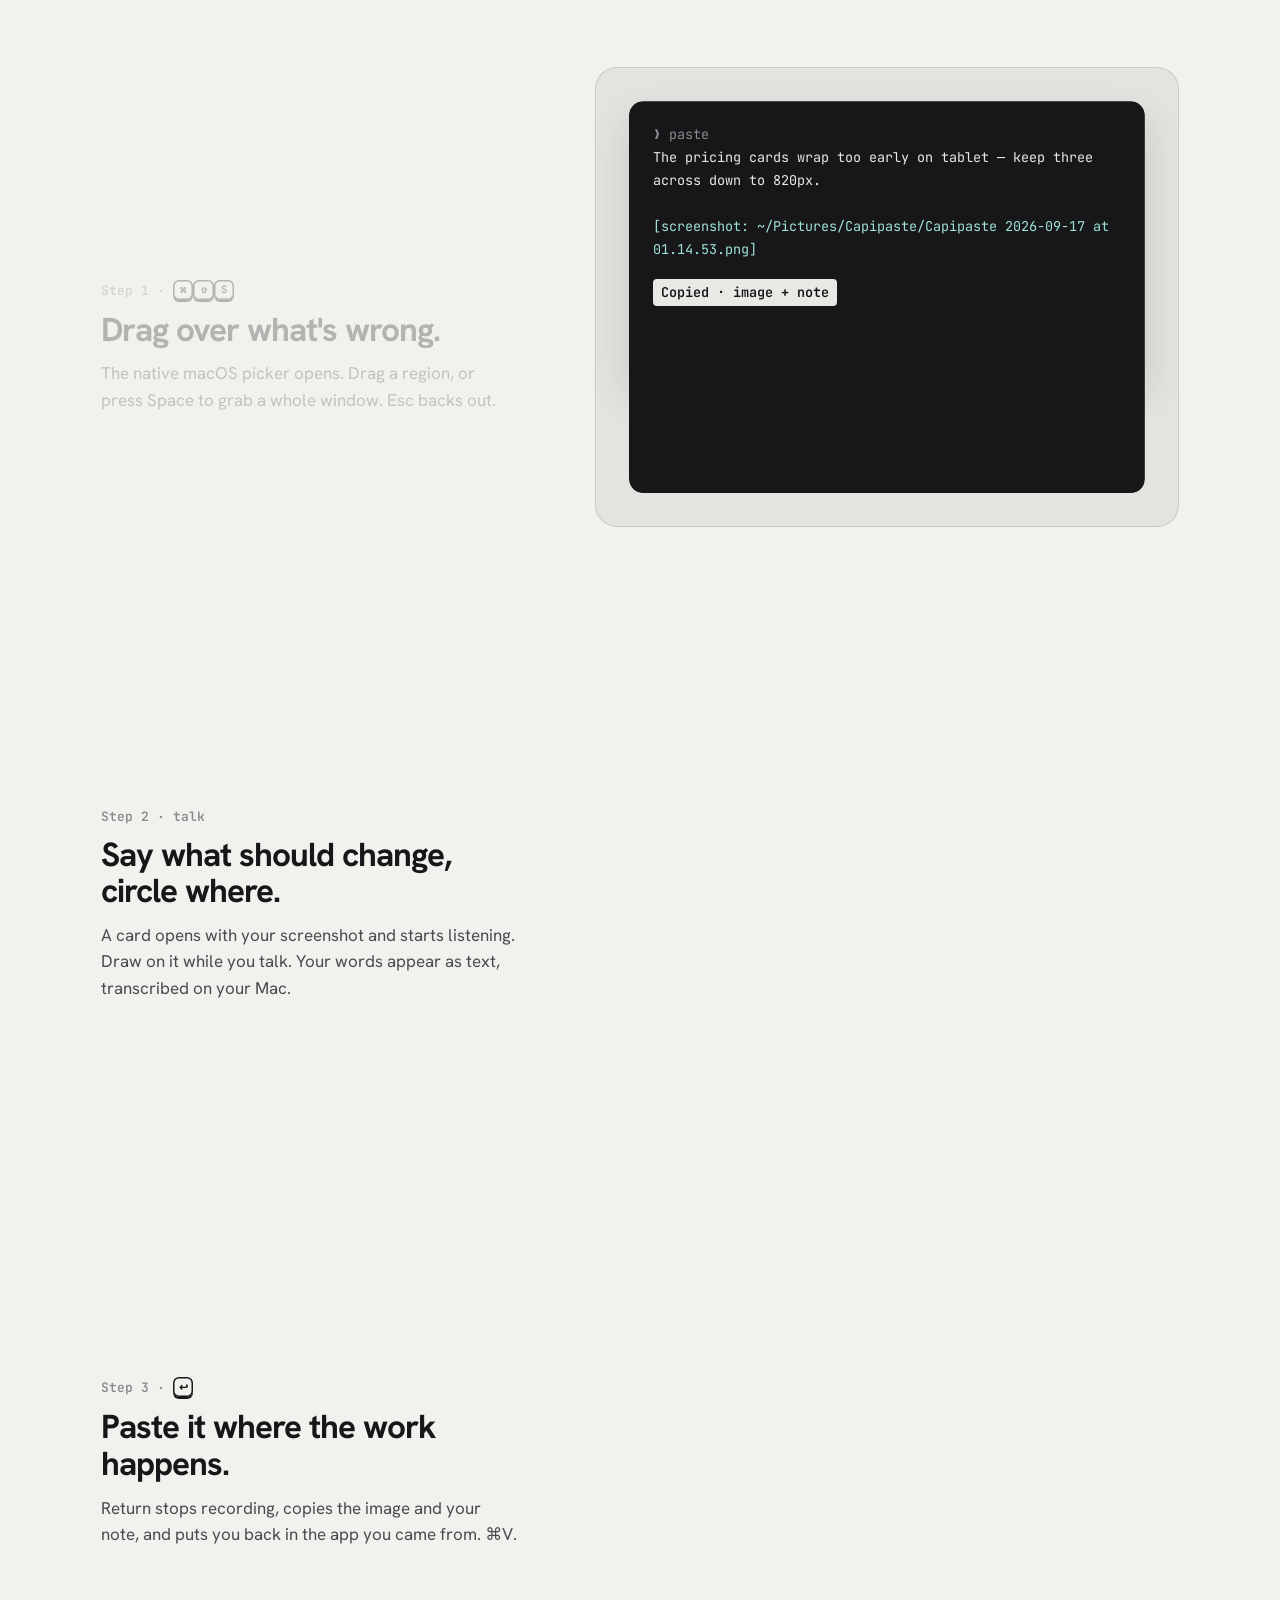
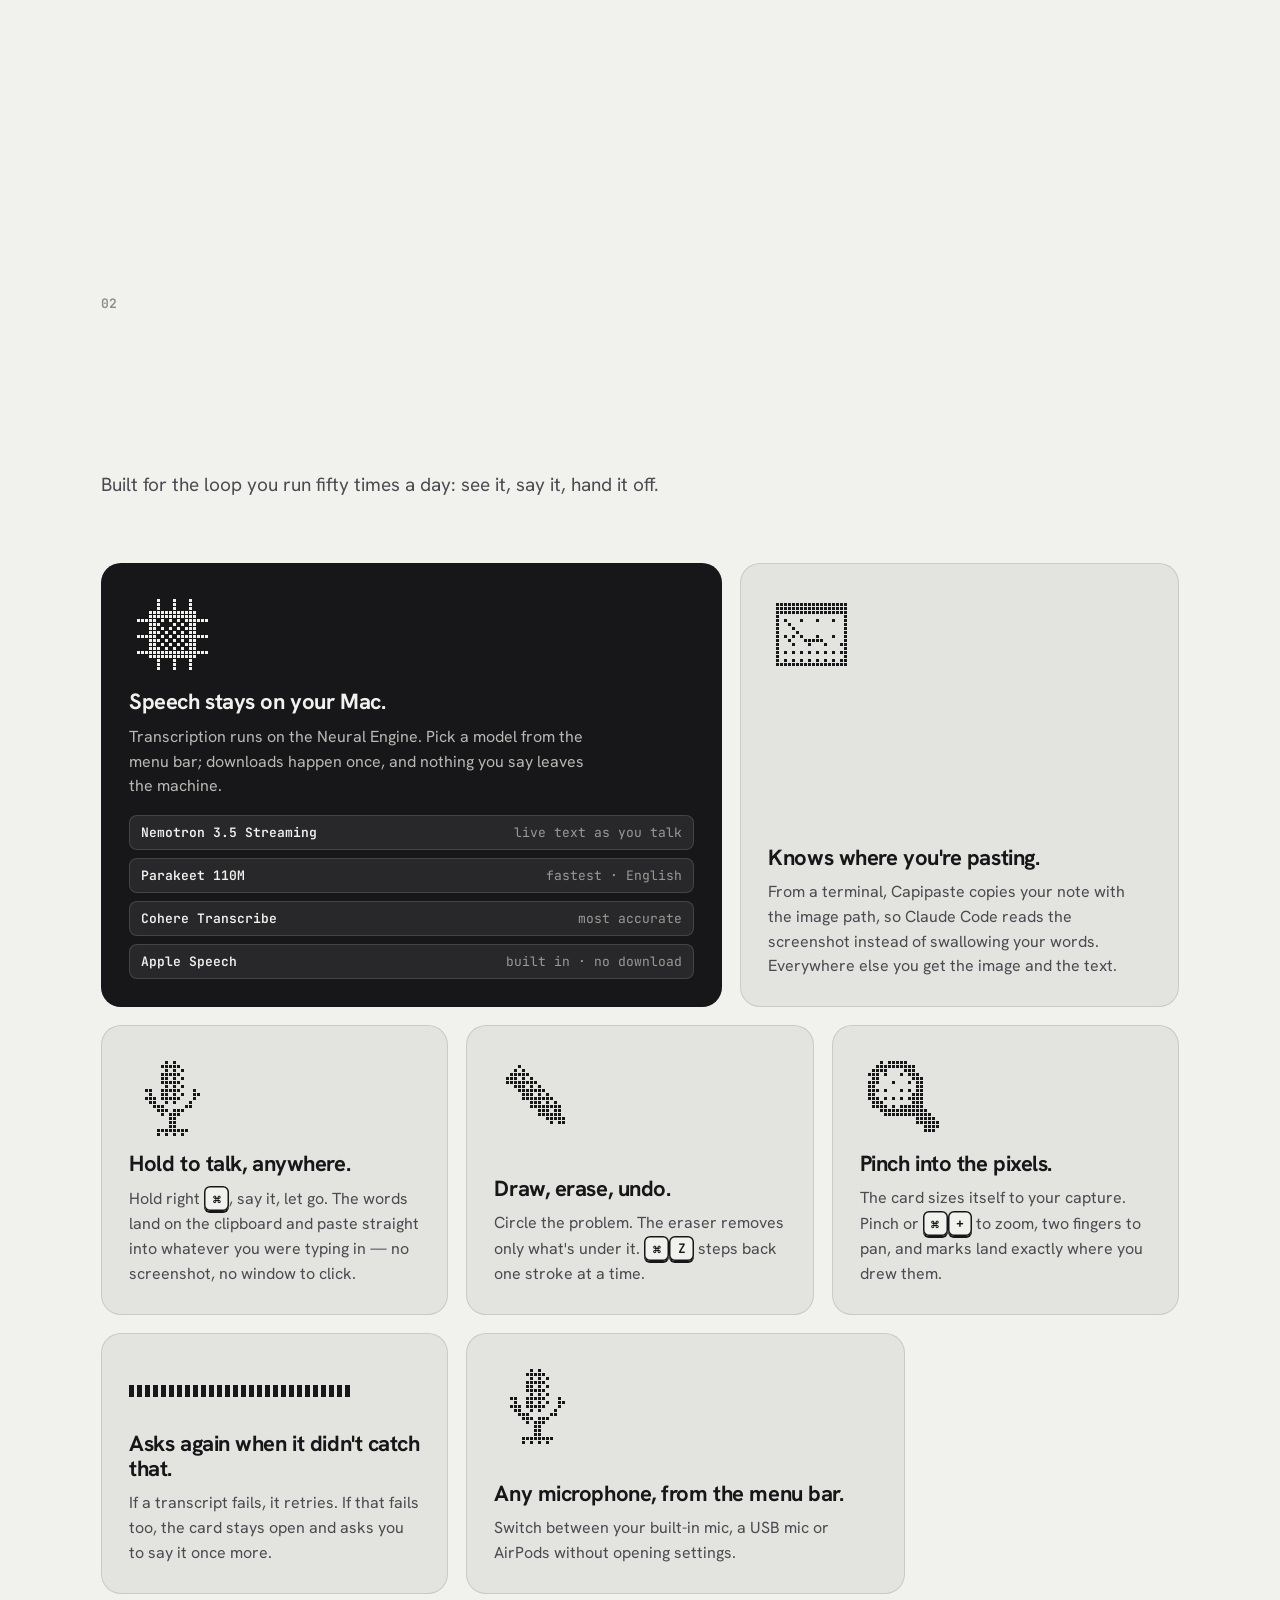
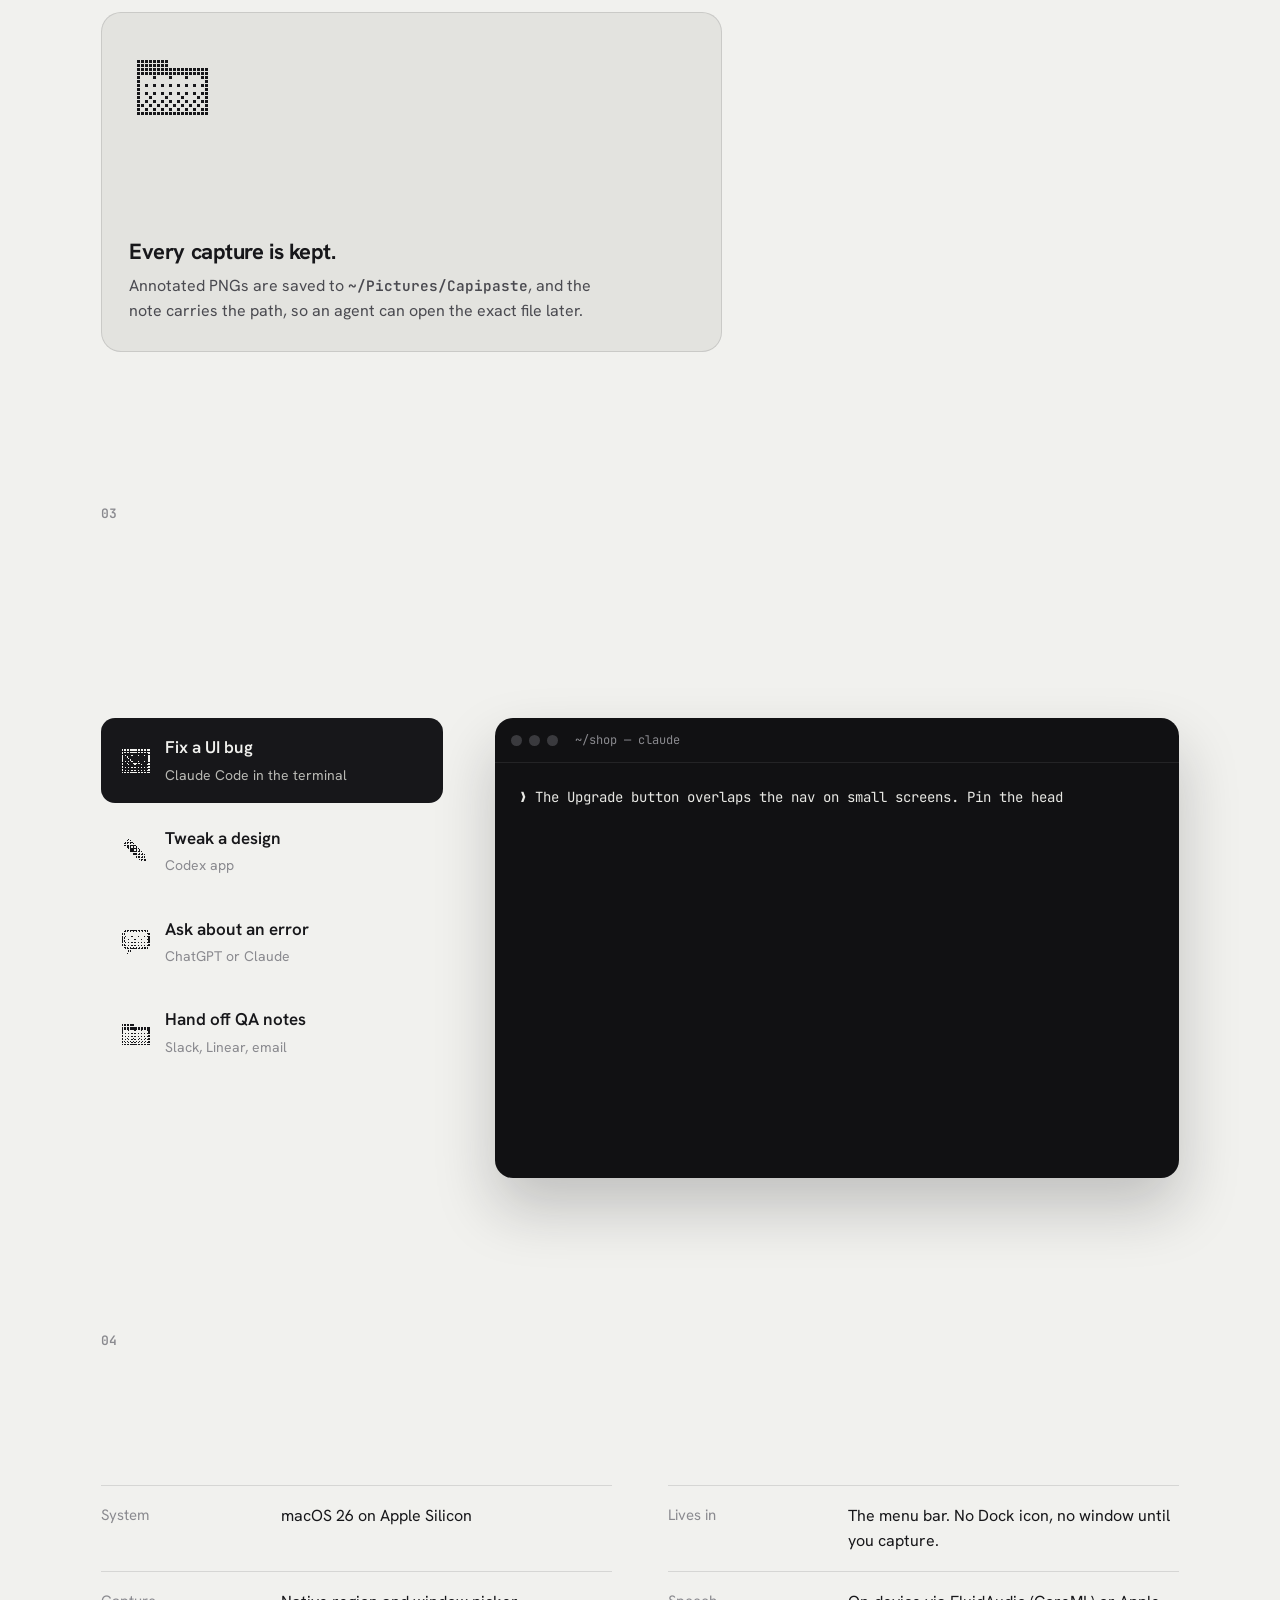
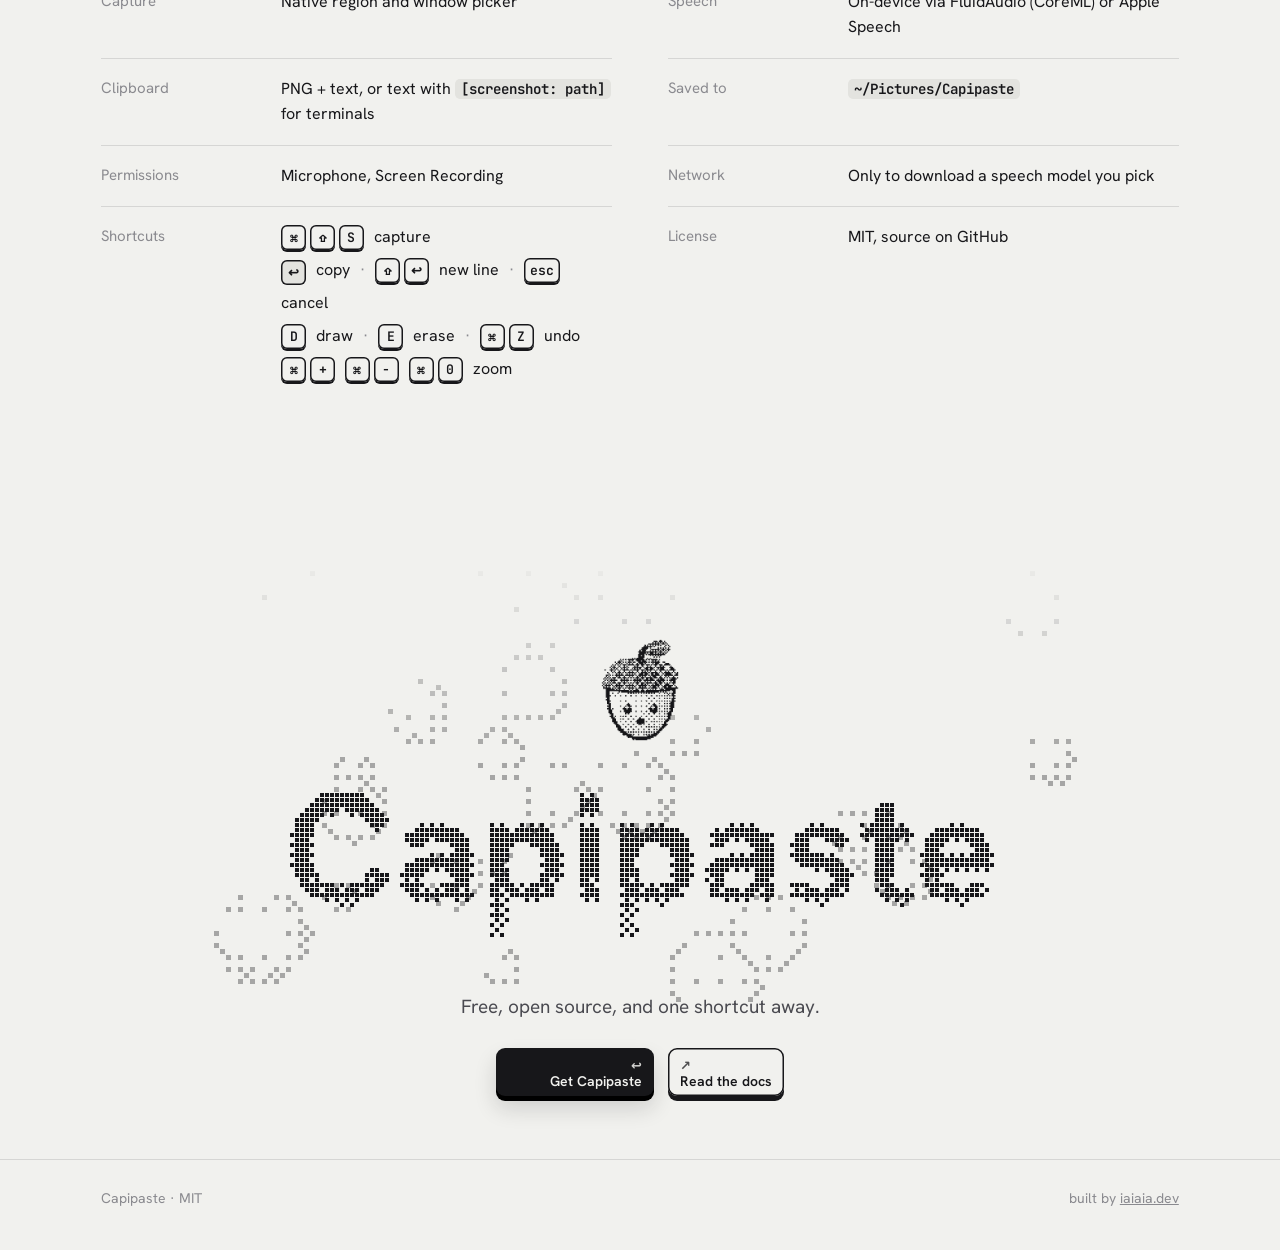
==== commit dae7c30d: "Hold-to-talk dictation, Settings window, and self-updating - PushToTalk: hold right ⌘ (configurable)" ====
--- a/site/index.html
+++ b/site/index.html
@@ -132,6 +132,11 @@
           <canvas class="icon" data-icon="term" width="88" height="88"></canvas>
           <h3>Knows where you're pasting.</h3>
           <p>From a terminal, Capipaste copies your note with the image path, so Claude Code reads the screenshot instead of swallowing your words. Everywhere else you get the image and the text.</p>
+        </article>
+        <article class="feat third">
+          <canvas class="icon" data-icon="mic" width="88" height="88"></canvas>
+          <h3>Hold to talk, anywhere.</h3>
+          <p>Hold right <kbd>⌘</kbd>, say it, let go. The words land on the clipboard and paste straight into whatever you were typing in — no screenshot, no window to click.</p>
         </article>
         <article class="feat third">
           <canvas class="icon" data-icon="pen" width="88" height="88"></canvas>
